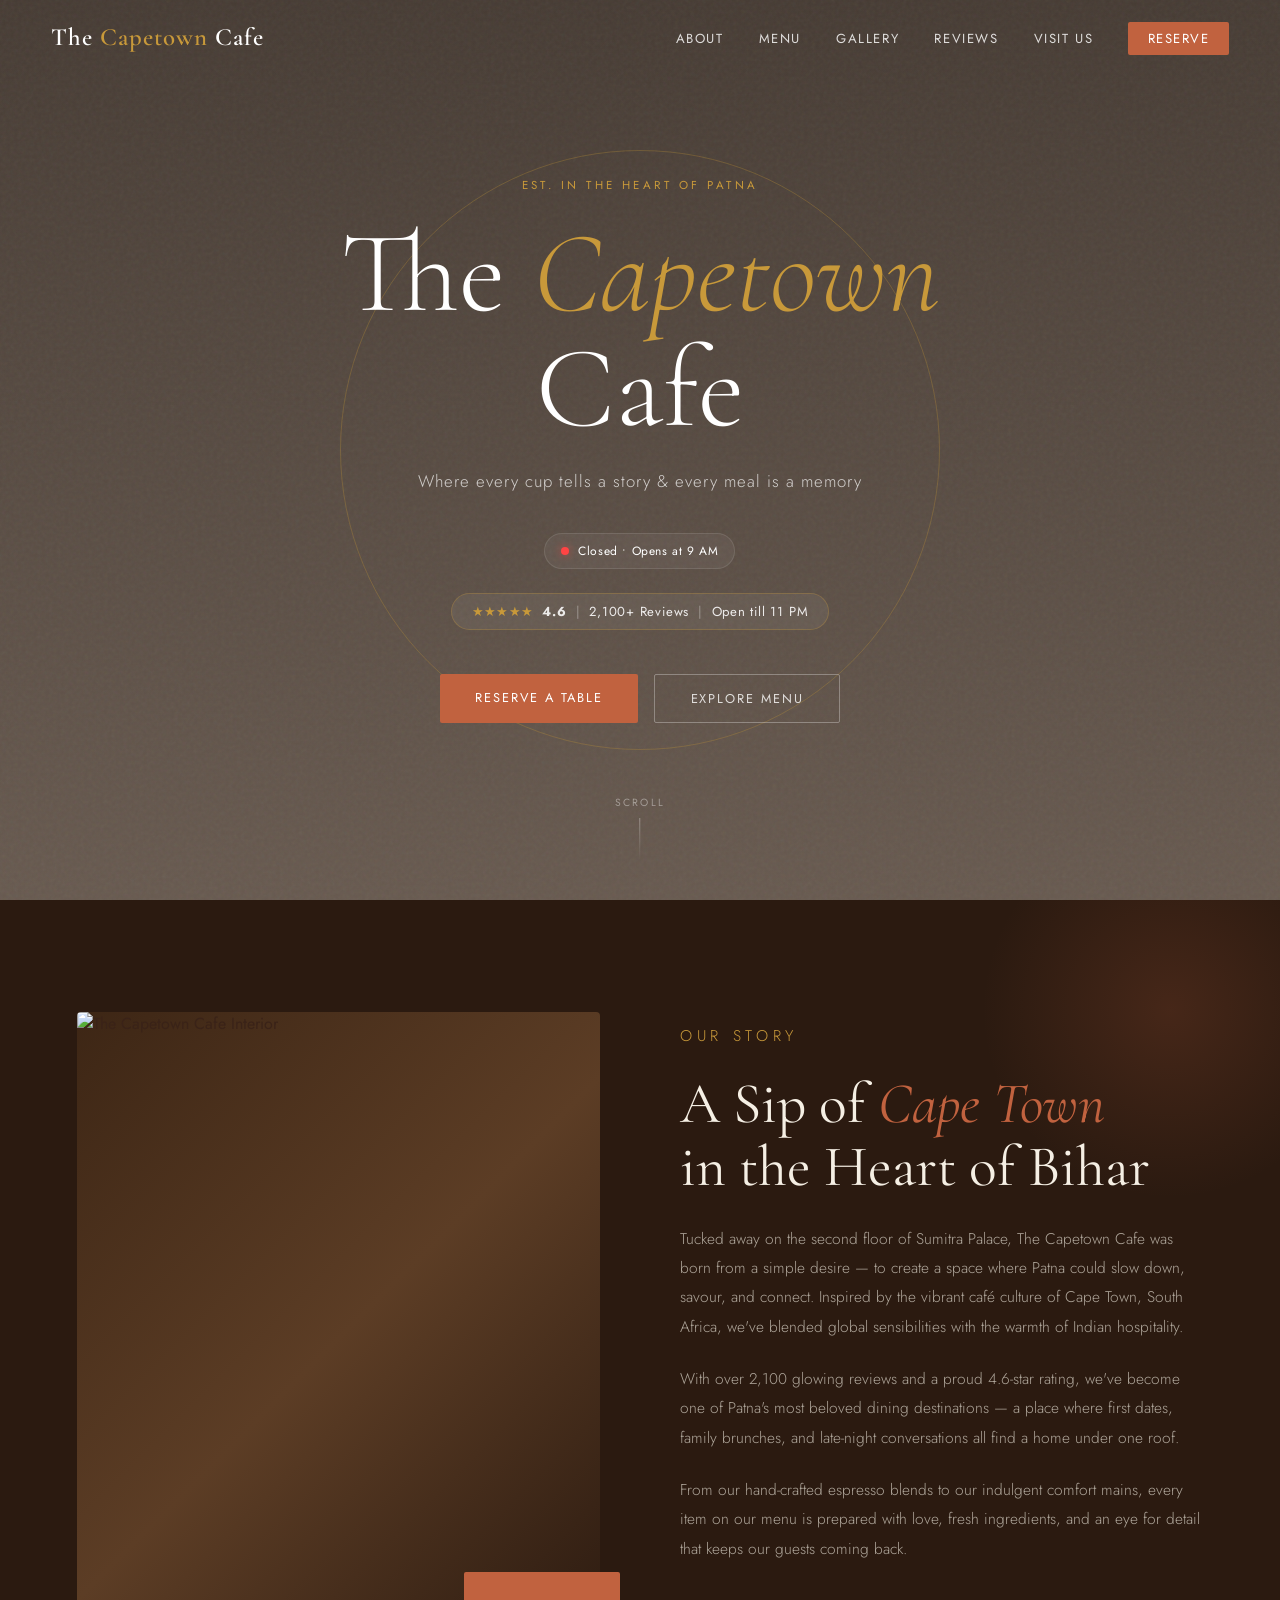
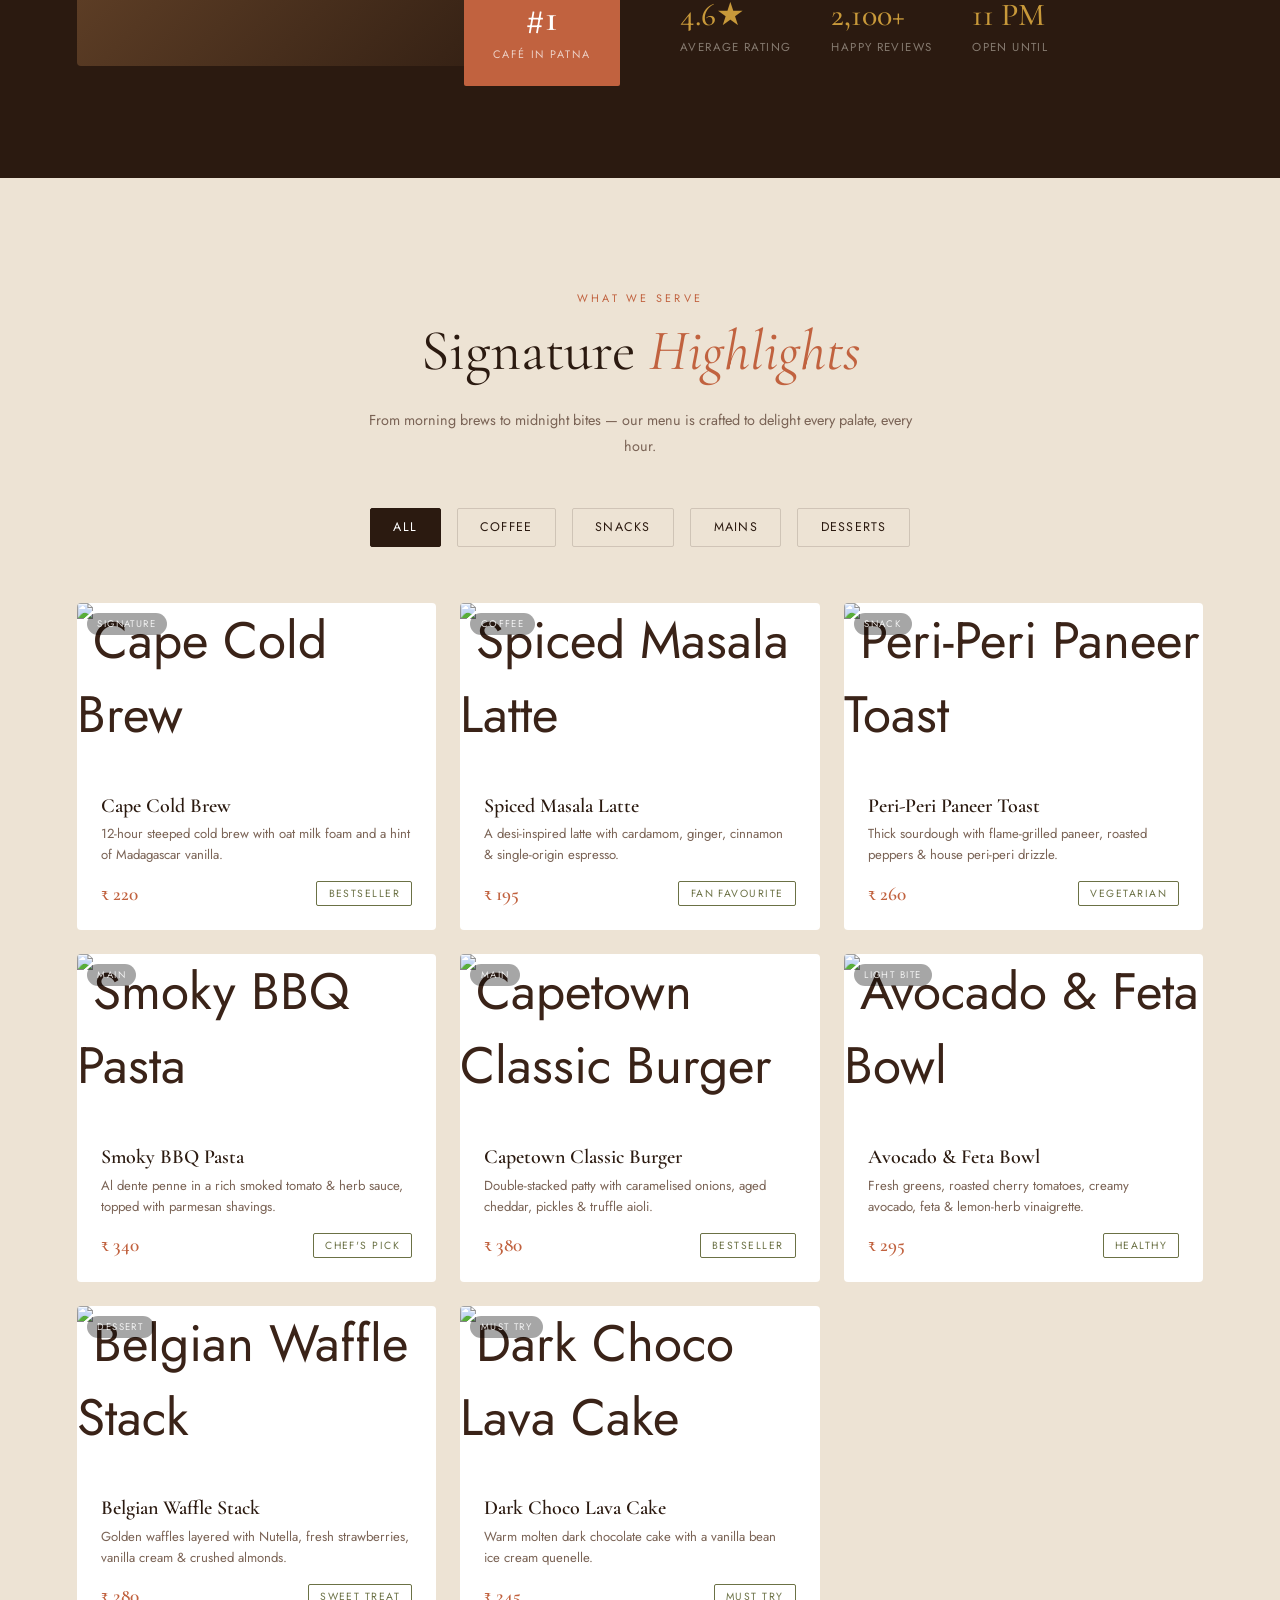
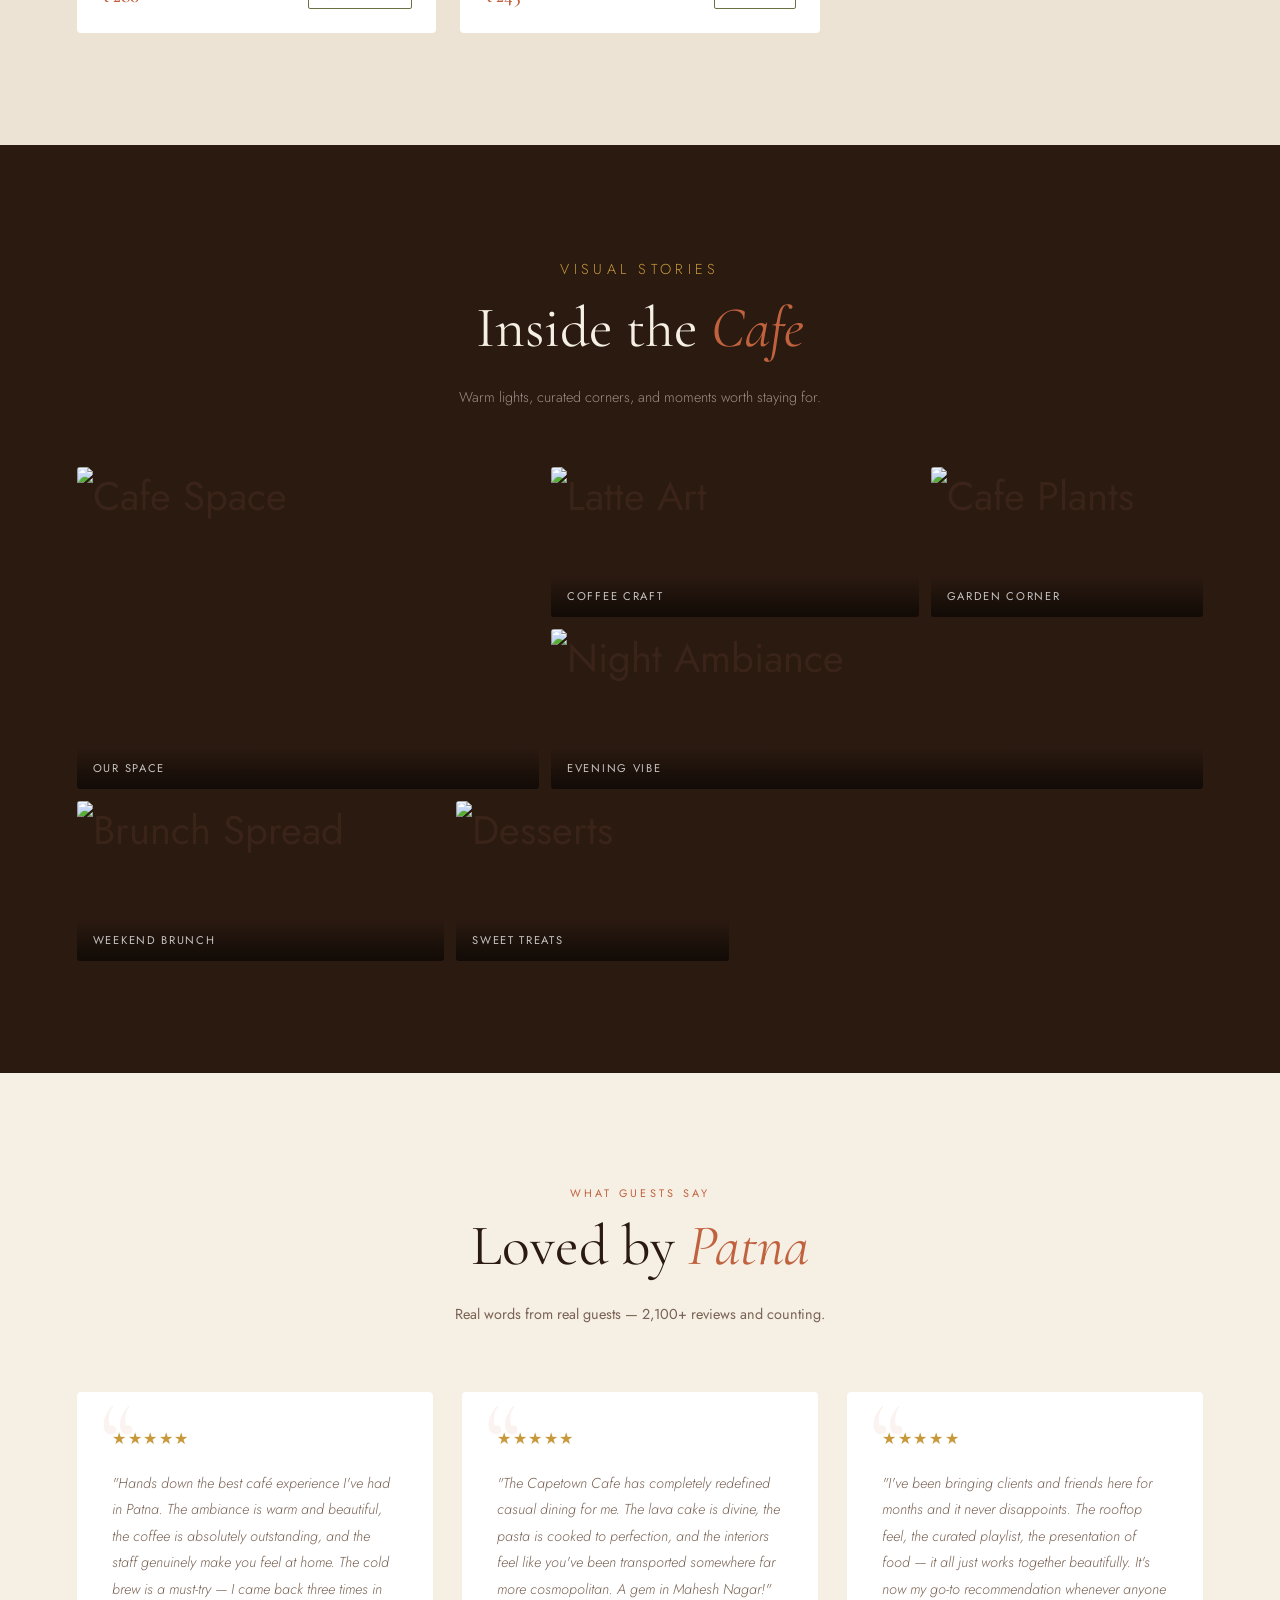
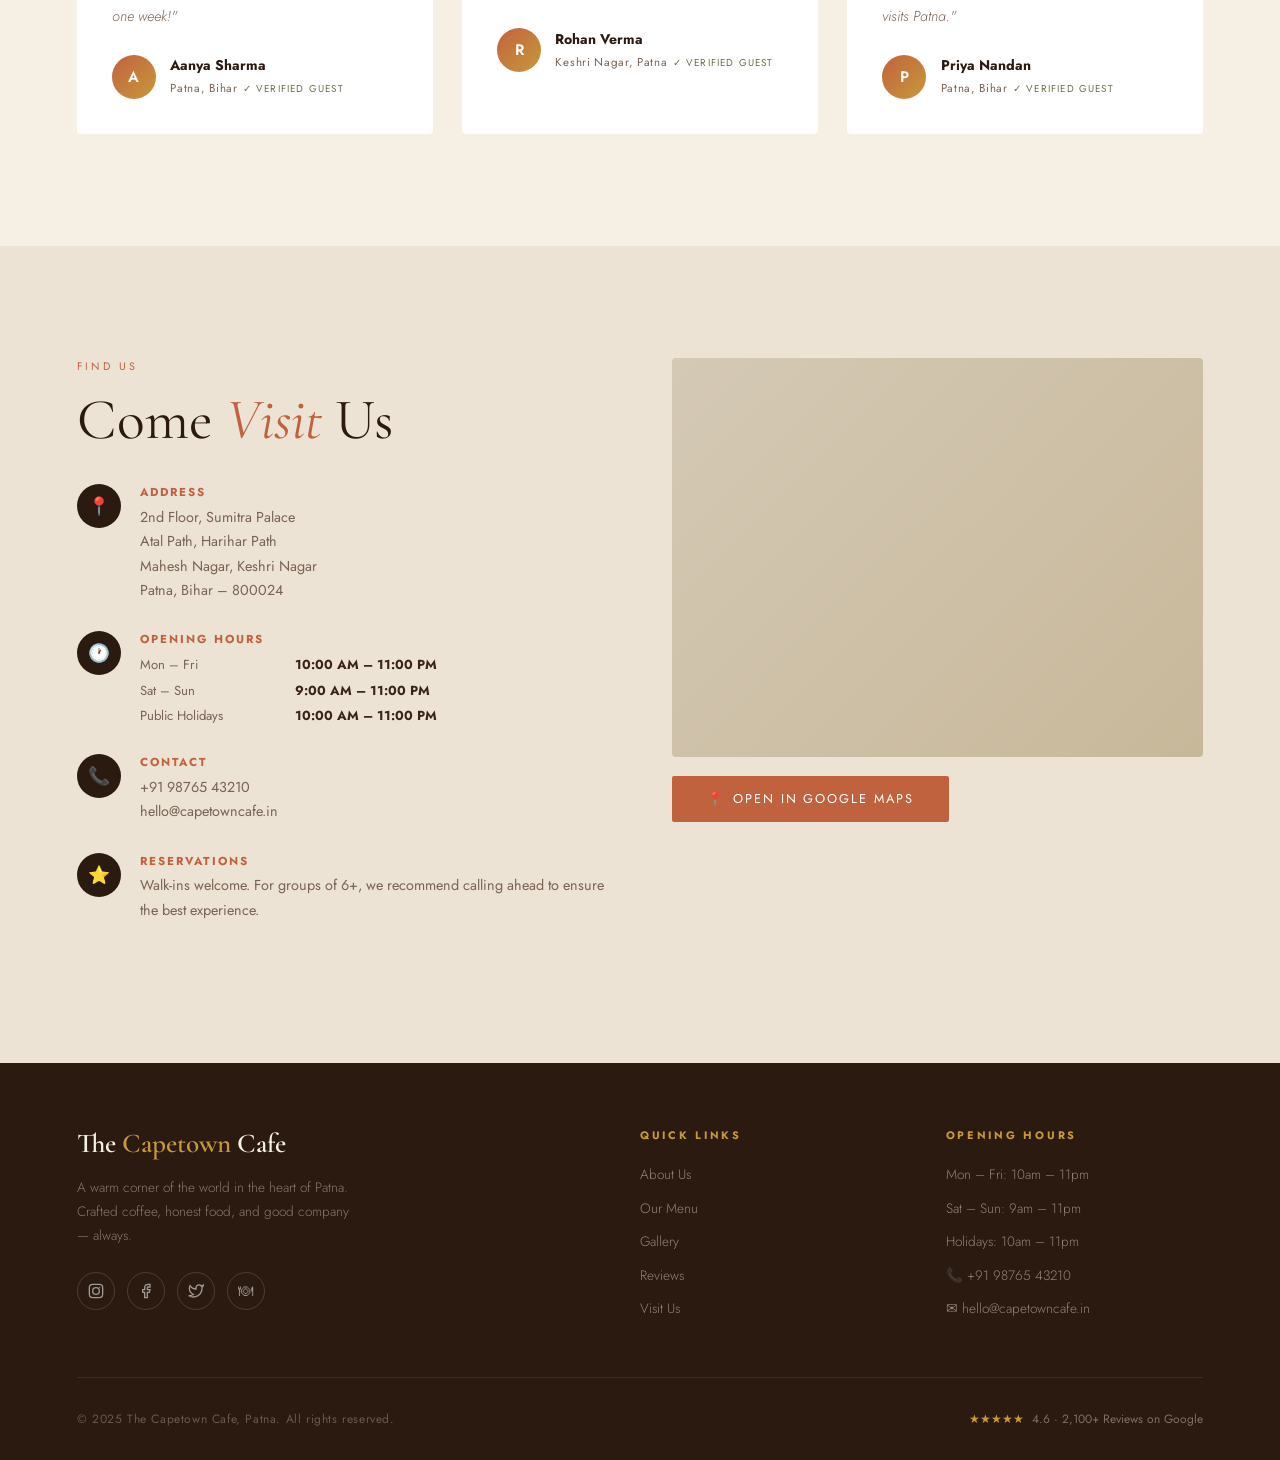
==== index.html @ cfdac9e3 "Initial commit - The Capetown Cafe Website" ====
<!DOCTYPE html>
<html lang="en">

<head>
    <meta charset="UTF-8" />
    <meta name="viewport" content="width=device-width, initial-scale=1.0" />
    <title>The Capetown Cafe — Patna</title>
    <link
        href="https://fonts.googleapis.com/css2?family=Cormorant+Garamond:ital,wght@0,300;0,400;0,500;0,600;1,300;1,400&family=Jost:wght@300;400;500&display=swap"
        rel="stylesheet" />
    <link rel="stylesheet" href="style.css">
</head>

<body>

    <!-- ── NAV ── -->
    <nav id="navbar">
        <a href="#hero" class="nav-logo">The <span>Capetown</span> Cafe</a>
        <ul class="nav-links">
            <li><a href="#about">About</a></li>
            <li><a href="#menu">Menu</a></li>
            <li><a href="#gallery">Gallery</a></li>
            <li><a href="#reviews">Reviews</a></li>
            <li><a href="#visit">Visit Us</a></li>
            <li><a href="#visit" class="nav-cta">Reserve</a></li>
        </ul>
        <div class="hamburger" id="hamburger" onclick="openMobileNav()">
            <span></span><span></span><span></span>
        </div>
    </nav>

    <!-- Mobile Nav -->
    <div class="mobile-nav" id="mobileNav">
        <button class="mobile-close" onclick="closeMobileNav()">✕</button>
        <a href="#about" onclick="closeMobileNav()">About</a>
        <a href="#menu" onclick="closeMobileNav()">Menu</a>
        <a href="#gallery" onclick="closeMobileNav()">Gallery</a>
        <a href="#reviews" onclick="closeMobileNav()">Reviews</a>
        <a href="#visit" onclick="closeMobileNav()">Visit Us</a>
        <a href="#visit" onclick="closeMobileNav()" style="color:var(--gold)">Reserve a Table</a>
    </div>

    <!-- ── HERO ── -->
    <section id="hero">
        <div class="hero-bg"></div>
        <div class="hero-grain"></div>
        <div class="hero-circle"></div>
        <div class="hero-circle"></div>
        <div class="hero-content">
            <p class="hero-eyebrow">Est. in the Heart of Patna</p>
            <h1 class="hero-title">The <em>Capetown</em><br>Cafe</h1>
            <p class="hero-tagline">Where every cup tells a story &amp; every meal is a memory</p>
            <div class="hero-status-wrap">
                <div id="statusPill" class="status-pill">
                    <span class="status-dot"></span>
                    <span id="statusText">Checking status...</span>
                </div>
            </div>
            <div class="hero-badge">
                <span class="stars">★★★★★</span>
                <strong>4.6</strong>
                <span class="sep">|</span>
                <span>2,100+ Reviews</span>
                <span class="sep">|</span>
                <span>Open till 11 PM</span>
            </div>
            <div class="hero-btns">
                <a href="#visit" class="btn-primary">Reserve a Table</a>
                <a href="#menu" class="btn-outline">Explore Menu</a>
            </div>
        </div>
        <div class="hero-scroll">Scroll</div>
    </section>

    <!-- ── ABOUT ── -->
    <section id="about">
        <div class="about-deco"></div>
        <div class="about-grid">
            <div class="about-img-wrap reveal-left">
                <div class="about-img-frame">
                    <img src="images/our space.png" alt="The Capetown Cafe Interior" class="about-img">
                </div>
                <div class="about-accent-box reveal-scale stagger-3">
                    <strong>#1</strong>
                    <span>Café in Patna</span>
                </div>
            </div>
            <div class="about-text reveal-right stagger-2">
                <p class="section-label">Our Story</p>
                <h2 class="section-title">A Sip of <em>Cape Town</em><br>in the Heart of Bihar</h2>
                <p>Tucked away on the second floor of Sumitra Palace, The Capetown Cafe was born from a simple desire —
                    to create a space where Patna could slow down, savour, and connect. Inspired by the vibrant café
                    culture of Cape Town, South Africa, we've blended global sensibilities with the warmth of Indian
                    hospitality.</p>
                <p>With over 2,100 glowing reviews and a proud 4.6-star rating, we've become one of Patna's most beloved
                    dining destinations — a place where first dates, family brunches, and late-night conversations all
                    find a home under one roof.</p>
                <p>From our hand-crafted espresso blends to our indulgent comfort mains, every item on our menu is
                    prepared with love, fresh ingredients, and an eye for detail that keeps our guests coming back.</p>
                <div class="about-stats">
                    <div class="stat">
                        <strong>4.6★</strong>
                        <span>Average Rating</span>
                    </div>
                    <div class="stat">
                        <strong>2,100+</strong>
                        <span>Happy Reviews</span>
                    </div>
                    <div class="stat">
                        <strong>11 PM</strong>
                        <span>Open Until</span>
                    </div>
                </div>
            </div>
        </div>
    </section>

    <!-- ── MENU ── -->
    <section id="menu">
        <div class="menu-header reveal-scale stagger-1">
            <p class="section-label">What We Serve</p>
            <h2 class="section-title">Signature <em>Highlights</em></h2>
            <p style="color:var(--muted);font-size:.9rem;line-height:1.8;margin-top:.8rem">From morning brews to
                midnight bites — our menu is crafted to delight every palate, every hour.</p>
        </div>

        <!-- Menu Filter Bar -->
        <div class="menu-filters reveal-scale">
            <button class="filter-btn active" data-filter="all">All</button>
            <button class="filter-btn" data-filter="coffee">Coffee</button>
            <button class="filter-btn" data-filter="snack">Snacks</button>
            <button class="filter-btn" data-filter="main">Mains</button>
            <button class="filter-btn" data-filter="dessert">Desserts</button>
        </div>

        <div class="menu-grid" id="menuGrid">
            <div class="menu-card reveal-scale stagger-1" data-category="coffee">
                <div class="menu-card-img">
                    <img src="https://images.unsplash.com/photo-1559496417-e7f25cb247f3?auto=format&fit=crop&q=80&w=600"
                        alt="Cape Cold Brew">
                    <span class="menu-tag">Signature</span>
                </div>
                <div class="menu-card-body">
                    <h3>Cape Cold Brew</h3>
                    <p>12-hour steeped cold brew with oat milk foam and a hint of Madagascar vanilla.</p>
                    <div class="menu-price"><strong>₹ 220</strong><span>Bestseller</span></div>
                </div>
            </div>
            <div class="menu-card reveal-scale stagger-2" data-category="coffee">
                <div class="menu-card-img">
                    <img src="https://images.unsplash.com/photo-1541167760496-162955ed8a9f?auto=format&fit=crop&q=80&w=600"
                        alt="Spiced Masala Latte">
                    <span class="menu-tag">Coffee</span>
                </div>
                <div class="menu-card-body">
                    <h3>Spiced Masala Latte</h3>
                    <p>A desi-inspired latte with cardamom, ginger, cinnamon &amp; single-origin espresso.</p>
                    <div class="menu-price"><strong>₹ 195</strong><span>Fan Favourite</span></div>
                </div>
            </div>
            <div class="menu-card reveal-scale stagger-3" data-category="snack">
                <div class="menu-card-img">
                    <img src="https://images.unsplash.com/photo-1525351484163-7529414344d8?auto=format&fit=crop&q=80&w=600"
                        alt="Peri-Peri Paneer Toast">
                    <span class="menu-tag">Snack</span>
                </div>
                <div class="menu-card-body">
                    <h3>Peri-Peri Paneer Toast</h3>
                    <p>Thick sourdough with flame-grilled paneer, roasted peppers &amp; house peri-peri drizzle.</p>
                    <div class="menu-price"><strong>₹ 260</strong><span>Vegetarian</span></div>
                </div>
            </div>
            <div class="menu-card reveal-scale stagger-4" data-category="main">
                <div class="menu-card-img">
                    <img src="https://images.unsplash.com/photo-1473093226795-af9932fe5856?auto=format&fit=crop&q=80&w=600"
                        alt="Smoky BBQ Pasta">
                    <span class="menu-tag">Main</span>
                </div>
                <div class="menu-card-body">
                    <h3>Smoky BBQ Pasta</h3>
                    <p>Al dente penne in a rich smoked tomato &amp; herb sauce, topped with parmesan shavings.</p>
                    <div class="menu-price"><strong>₹ 340</strong><span>Chef's Pick</span></div>
                </div>
            </div>
            <div class="menu-card reveal-scale stagger-1" data-category="main">
                <div class="menu-card-img">
                    <img src="https://images.unsplash.com/photo-1568901346375-23c9450c58cd?auto=format&fit=crop&q=80&w=600"
                        alt="Capetown Classic Burger">
                    <span class="menu-tag">Main</span>
                </div>
                <div class="menu-card-body">
                    <h3>Capetown Classic Burger</h3>
                    <p>Double-stacked patty with caramelised onions, aged cheddar, pickles &amp; truffle aioli.</p>
                    <div class="menu-price"><strong>₹ 380</strong><span>Bestseller</span></div>
                </div>
            </div>
            <div class="menu-card reveal-scale stagger-2" data-category="snack">
                <div class="menu-card-img">
                    <img src="https://images.unsplash.com/photo-1540189549336-e6e99c3679fe?auto=format&fit=crop&q=80&w=600"
                        alt="Avocado &amp; Feta Bowl">
                    <span class="menu-tag">Light Bite</span>
                </div>
                <div class="menu-card-body">
                    <h3>Avocado &amp; Feta Bowl</h3>
                    <p>Fresh greens, roasted cherry tomatoes, creamy avocado, feta &amp; lemon-herb vinaigrette.</p>
                    <div class="menu-price"><strong>₹ 295</strong><span>Healthy</span></div>
                </div>
            </div>
            <div class="menu-card reveal-scale stagger-3" data-category="dessert">
                <div class="menu-card-img">
                    <img src="https://images.unsplash.com/photo-1484723091739-30a097e8f929?auto=format&fit=crop&q=80&w=600"
                        alt="Belgian Waffle Stack">
                    <span class="menu-tag">Dessert</span>
                </div>
                <div class="menu-card-body">
                    <h3>Belgian Waffle Stack</h3>
                    <p>Golden waffles layered with Nutella, fresh strawberries, vanilla cream &amp; crushed almonds.</p>
                    <div class="menu-price"><strong>₹ 280</strong><span>Sweet Treat</span></div>
                </div>
            </div>
            <div class="menu-card reveal-scale stagger-4" data-category="dessert">
                <div class="menu-card-img">
                    <img src="https://images.unsplash.com/photo-1563805042-7684c019e1cb?auto=format&fit=crop&q=80&w=600"
                        alt="Dark Choco Lava Cake">
                    <span class="menu-tag">Must Try</span>
                </div>
                <div class="menu-card-body">
                    <h3>Dark Choco Lava Cake</h3>
                    <p>Warm molten dark chocolate cake with a vanilla bean ice cream quenelle.</p>
                    <div class="menu-price"><strong>₹ 245</strong><span>Must Try</span></div>
                </div>
            </div>
        </div>
    </section>

    <!-- ── GALLERY ── -->
    <section id="gallery">
        <div class="gallery-header reveal">
            <p class="section-label" style="color:var(--gold)">Visual Stories</p>
            <h2 class="section-title" style="color:var(--cream)">Inside the <em>Cafe</em></h2>
            <p>Warm lights, curated corners, and moments worth staying for.</p>
        </div>
        <div class="gallery-grid reveal">
            <div class="g-item" data-label="Our Space">
                <img src="images/our space.png" alt="Cafe Space">
            </div>
            <div class="g-item" data-label="Coffee Craft">
                <img src="https://images.unsplash.com/photo-1495474472287-4d71bcdd2085?auto=format&fit=crop&q=80&w=600"
                    alt="Latte Art">
            </div>
            <div class="g-item" data-label="Garden Corner">
                <img src="images/garden.png" alt="Cafe Plants">
            </div>
            <div class="g-item" data-label="Evening Vibe">
                <img src="https://images.unsplash.com/photo-1514933651103-005eec06c04b?auto=format&fit=crop&q=80&w=800"
                    alt="Night Ambiance">
            </div>
            <div class="g-item" data-label="Weekend Brunch">
                <img src="https://images.unsplash.com/photo-1493770348161-369560ae357d?auto=format&fit=crop&q=80&w=600"
                    alt="Brunch Spread">
            </div>
            <div class="g-item" data-label="Sweet Treats">
                <img src="https://images.unsplash.com/photo-1551024601-bec78aea704b?auto=format&fit=crop&q=80&w=600"
                    alt="Desserts">
            </div>
        </div>
    </section>

    <!-- ── REVIEWS ── -->
    <section id="reviews">
        <div class="reviews-header reveal">
            <p class="section-label">What Guests Say</p>
            <h2 class="section-title">Loved by <em>Patna</em></h2>
            <p style="color:var(--muted);font-size:.9rem;line-height:1.8;margin-top:.8rem">Real words from real guests —
                2,100+ reviews and counting.</p>
        </div>
        <div class="reviews-grid">
            <div class="review-card reveal-left stagger-1">
                <div class="review-stars">★★★★★</div>
                <p class="review-text">"Hands down the best café experience I've had in Patna. The ambiance is warm and
                    beautiful, the coffee is absolutely outstanding, and the staff genuinely make you feel at home. The
                    cold brew is a must-try — I came back three times in one week!"</p>
                <div class="review-author">
                    <div class="review-avatar">A</div>
                    <div class="review-author-info">
                        <strong>Aanya Sharma</strong>
                        <span>Patna, Bihar</span>
                        <div class="review-verified">✓ Verified Guest</div>
                    </div>
                </div>
            </div>
            <div class="review-card reveal-scale stagger-2">
                <div class="review-stars">★★★★★</div>
                <p class="review-text">"The Capetown Cafe has completely redefined casual dining for me. The lava cake
                    is divine, the pasta is cooked to perfection, and the interiors feel like you've been transported
                    somewhere far more cosmopolitan. A gem in Mahesh Nagar!"</p>
                <div class="review-author">
                    <div class="review-avatar">R</div>
                    <div class="review-author-info">
                        <strong>Rohan Verma</strong>
                        <span>Keshri Nagar, Patna</span>
                        <div class="review-verified">✓ Verified Guest</div>
                    </div>
                </div>
            </div>
            <div class="review-card reveal-right stagger-3">
                <div class="review-stars">★★★★★</div>
                <p class="review-text">"I've been bringing clients and friends here for months and it never disappoints.
                    The rooftop feel, the curated playlist, the presentation of food — it all just works together
                    beautifully. It's now my go-to recommendation whenever anyone visits Patna."</p>
                <div class="review-author">
                    <div class="review-avatar">P</div>
                    <div class="review-author-info">
                        <strong>Priya Nandan</strong>
                        <span>Patna, Bihar</span>
                        <div class="review-verified">✓ Verified Guest</div>
                    </div>
                </div>
            </div>
        </div>
    </section>

    <!-- ── VISIT ── -->
    <section id="visit">
        <div class="visit-grid">
            <div class="visit-info reveal">
                <p class="section-label">Find Us</p>
                <h2 class="section-title">Come <em>Visit</em> Us</h2>
                <div class="info-block">
                    <div class="info-icon">📍</div>
                    <div>
                        <h4>Address</h4>
                        <p>2nd Floor, Sumitra Palace<br>Atal Path, Harihar Path<br>Mahesh Nagar, Keshri Nagar<br>Patna,
                            Bihar – 800024</p>
                    </div>
                </div>
                <div class="info-block">
                    <div class="info-icon">🕐</div>
                    <div>
                        <h4>Opening Hours</h4>
                        <div class="hours-grid">
                            <span>Mon – Fri</span><strong>10:00 AM – 11:00 PM</strong>
                            <span>Sat – Sun</span><strong>9:00 AM – 11:00 PM</strong>
                            <span>Public Holidays</span><strong>10:00 AM – 11:00 PM</strong>
                        </div>
                    </div>
                </div>
                <div class="info-block">
                    <div class="info-icon">📞</div>
                    <div>
                        <h4>Contact</h4>
                        <p>+91 98765 43210<br>hello@capetowncafe.in</p>
                    </div>
                </div>
                <div class="info-block">
                    <div class="info-icon">⭐</div>
                    <div>
                        <h4>Reservations</h4>
                        <p>Walk-ins welcome. For groups of 6+, we recommend calling ahead to ensure the best experience.
                        </p>
                    </div>
                </div>
            </div>
            <div class="reveal">
                <div class="map-frame">
                    <iframe
                        src="https://www.google.com/maps/embed?pb=!1m18!1m12!1m3!1d3597.9!2d85.1376!3d25.6093!2m3!1f0!2f0!3f0!3m2!1i1024!2i768!4f13.1!3m3!1m2!1s0x0%3A0x0!2zMjXCsDM2JzMzLjUiTiA4NcKwMDgnMTUuNCJF!5e0!3m2!1sen!2sin!4v1234567890"
                        allowfullscreen="" loading="lazy" referrerpolicy="no-referrer-when-downgrade"
                        title="The Capetown Cafe Location">
                    </iframe>
                </div>
                <a href="https://maps.google.com/?q=Sumitra+Palace+Atal+Path+Patna" target="_blank" class="btn-primary"
                    style="display:inline-flex;align-items:center;gap:.5rem;margin-top:1.2rem;text-decoration:none">
                    <span>📍</span> Open in Google Maps
                </a>
            </div>
        </div>
    </section>

    <!-- ── FOOTER ── -->
    <footer>
        <div class="footer-top">
            <div class="footer-brand">
                <div class="logo">The <span>Capetown</span> Cafe</div>
                <p>A warm corner of the world in the heart of Patna. Crafted coffee, honest food, and good company —
                    always.</p>
                <div class="footer-socials">
                    <a href="#" class="social-btn" title="Instagram">
                        <svg width="16" height="16" fill="none" stroke="currentColor" stroke-width="2"
                            viewBox="0 0 24 24">
                            <rect x="2" y="2" width="20" height="20" rx="5" />
                            <circle cx="12" cy="12" r="5" />
                            <circle cx="17.5" cy="6.5" r="1" fill="currentColor" stroke="none" />
                        </svg>
                    </a>
                    <a href="#" class="social-btn" title="Facebook">
                        <svg width="16" height="16" fill="none" stroke="currentColor" stroke-width="2"
                            viewBox="0 0 24 24">
                            <path d="M18 2h-3a5 5 0 00-5 5v3H7v4h3v8h4v-8h3l1-4h-4V7a1 1 0 011-1h3z" />
                        </svg>
                    </a>
                    <a href="#" class="social-btn" title="Twitter/X">
                        <svg width="16" height="16" fill="none" stroke="currentColor" stroke-width="2"
                            viewBox="0 0 24 24">
                            <path
                                d="M23 3a10.9 10.9 0 01-3.14 1.53A4.48 4.48 0 0012 8v1A10.66 10.66 0 013 4s-4 9 5 13a11.64 11.64 0 01-7 2c9 5 20 0 20-11.5a4.5 4.5 0 00-.08-.83A7.72 7.72 0 0023 3z" />
                        </svg>
                    </a>
                    <a href="#" class="social-btn" title="Zomato">🍽</a>
                </div>
            </div>
            <div class="footer-col">
                <h5>Quick Links</h5>
                <ul>
                    <li><a href="#about">About Us</a></li>
                    <li><a href="#menu">Our Menu</a></li>
                    <li><a href="#gallery">Gallery</a></li>
                    <li><a href="#reviews">Reviews</a></li>
                    <li><a href="#visit">Visit Us</a></li>
                </ul>
            </div>
            <div class="footer-col">
                <h5>Opening Hours</h5>
                <ul>
                    <li><a href="#">Mon – Fri: 10am – 11pm</a></li>
                    <li><a href="#">Sat – Sun: 9am – 11pm</a></li>
                    <li><a href="#">Holidays: 10am – 11pm</a></li>
                    <li><a href="#">📞 +91 98765 43210</a></li>
                    <li><a href="#">✉ hello@capetowncafe.in</a></li>
                </ul>
            </div>
        </div>
        <div class="footer-bottom">
            <p>© 2025 The Capetown Cafe, Patna. All rights reserved.</p>
            <div class="footer-rating">
                <span class="stars">★★★★★</span>
                <span>4.6 · 2,100+ Reviews on Google</span>
            </div>
        </div>
    </footer>

    <script src="script.js"></script>
</body>

</html>
---- style.css ----
*,
*::before,
*::after {
    margin: 0;
    padding: 0;
    box-sizing: border-box;
}

:root {
    --terra: #C1623F;
    --espresso: #2B1A10;
    --cream: #F5EFE4;
    --warm: #EDE3D4;
    --olive: #6B7145;
    --gold: #C8993A;
    --text: #3A2318;
    --muted: #7A6355;
}

html {
    scroll-behavior: smooth;
}

body {
    font-family: 'Jost', sans-serif;
    background: var(--cream);
    color: var(--text);
    overflow-x: hidden;
}

/* ── NAV ── */
nav {
    position: fixed;
    top: 0;
    left: 0;
    right: 0;
    z-index: 100;
    padding: 1.4rem 4vw;
    display: flex;
    align-items: center;
    justify-content: space-between;
    transition: background .4s, padding .4s, box-shadow .4s;
}

nav.scrolled {
    background: rgba(43, 26, 16, .93);
    backdrop-filter: blur(10px);
    padding: .85rem 4vw;
    box-shadow: 0 2px 30px rgba(0, 0, 0, .35);
}

.nav-logo {
    font-family: 'Cormorant Garamond', serif;
    font-size: 1.55rem;
    font-weight: 600;
    letter-spacing: .04em;
    color: #fff;
    text-decoration: none;
}

.nav-logo span {
    color: var(--gold);
}

.nav-links {
    display: flex;
    gap: 2.2rem;
    list-style: none;
}

.nav-links a {
    color: rgba(255, 255, 255, .82);
    font-size: .82rem;
    letter-spacing: .12em;
    text-transform: uppercase;
    text-decoration: none;
    font-weight: 400;
    position: relative;
    transition: color .3s;
}

.nav-links a::after {
    content: '';
    position: absolute;
    bottom: -3px;
    left: 0;
    right: 100%;
    height: 1px;
    background: var(--gold);
    transition: right .3s;
}

.nav-links a:hover {
    color: #fff;
}

.nav-links a:hover::after {
    right: 0;
}

.nav-cta {
    background: var(--terra);
    color: #fff !important;
    padding: .45rem 1.2rem;
    border-radius: 2px;
    transition: background .3s !important;
}

.nav-cta:hover {
    background: var(--gold) !important;
}

.nav-cta::after {
    display: none !important;
}

.hamburger {
    display: none;
    flex-direction: column;
    gap: 5px;
    cursor: pointer;
}

.hamburger span {
    width: 24px;
    height: 2px;
    background: #fff;
    border-radius: 2px;
    transition: .3s;
}

/* ── HERO ── */
#hero {
    min-height: 100vh;
    position: relative;
    display: flex;
    align-items: center;
    justify-content: center;
    overflow: hidden;
    text-align: center;
}

.hero-bg {
    position: absolute;
    inset: 0;
    background:
        linear-gradient(rgba(26, 14, 7, 0.8), rgba(43, 26, 16, 0.7)),
        url('images/hero cafe.png');
    background-size: cover;
    background-position: center;
}

.hero-grain {
    position: absolute;
    inset: 0;
    opacity: .06;
    background-image: url("data:image/svg+xml,%3Csvg viewBox='0 0 256 256' xmlns='http://www.w3.org/2000/svg'%3E%3Cfilter id='noise'%3E%3CfeTurbulence type='fractalNoise' baseFrequency='0.9' numOctaves='4' stitchTiles='stitch'/%3E%3C/filter%3E%3Crect width='100%25' height='100%25' filter='url(%23noise)'/%3E%3C/svg%3E");
}

.hero-circle {
    position: absolute;
    width: 600px;
    height: 600px;
    border-radius: 50%;
    border: 1px solid rgba(200, 153, 58, .15);
    top: 50%;
    left: 50%;
    transform: translate(-50%, -50%);
    animation: pulse-ring 6s ease-in-out infinite;
}

.hero-circle:nth-child(2) {
    width: 800px;
    height: 800px;
    animation-delay: 2s;
    opacity: .5;
}

@keyframes pulse-ring {

    0%,
    100% {
        transform: translate(-50%, -50%) scale(1);
        opacity: .3;
    }

    50% {
        transform: translate(-50%, -50%) scale(1.04);
        opacity: .08;
    }
}

.hero-content {
    position: relative;
    z-index: 2;
    padding: 2rem;
    max-width: 780px;
}

.hero-eyebrow {
    font-size: .72rem;
    letter-spacing: .3em;
    text-transform: uppercase;
    color: var(--gold);
    margin-bottom: 1.4rem;
    opacity: 0;
    animation: fadeUp .8s .3s forwards;
}

.hero-title {
    font-family: 'Cormorant Garamond', serif;
    font-size: clamp(3.5rem, 9vw, 7.5rem);
    font-weight: 300;
    line-height: 1.0;
    color: #fff;
    margin-bottom: 1.4rem;
    opacity: 0;
    animation: fadeUp .9s .5s forwards;
}

.hero-title em {
    font-style: italic;
    color: var(--gold);
}

.hero-tagline {
    font-size: clamp(.9rem, 2vw, 1.05rem);
    font-weight: 300;
    color: rgba(255, 255, 255, .72);
    letter-spacing: .06em;
    margin-bottom: 2.5rem;
    opacity: 0;
    animation: fadeUp .9s .7s forwards;
}

/* ── DYNAMIC STATUS PILL ── */
.hero-status-wrap {
    display: flex;
    justify-content: center;
    margin-bottom: 1.5rem;
    opacity: 0;
    animation: fadeUp .9s .8s forwards;
}

.status-pill {
    display: inline-flex;
    align-items: center;
    gap: .6rem;
    padding: .5rem 1rem;
    background: rgba(255, 255, 255, .05);
    border: 1px solid rgba(255, 255, 255, .1);
    border-radius: 40px;
    font-size: .75rem;
    letter-spacing: .05em;
    color: #fff;
    backdrop-filter: blur(5px);
}

.status-dot {
    width: 8px;
    height: 8px;
    border-radius: 50%;
    background: #444;
}

.status-pill.open .status-dot {
    background: #00ff88;
    box-shadow: 0 0 10px rgba(0, 255, 136, .6);
}

.status-pill.closed .status-dot {
    background: #ff4444;
    box-shadow: 0 0 10px rgba(255, 68, 68, .6);
}

.hero-badge {
    display: inline-flex;
    align-items: center;
    gap: .55rem;
    background: rgba(255, 255, 255, .06);
    border: 1px solid rgba(200, 153, 58, .3);
    padding: .5rem 1.2rem;
    border-radius: 30px;
    color: rgba(255, 255, 255, .88);
    font-size: .82rem;
    letter-spacing: .06em;
    margin-bottom: 2.8rem;
    opacity: 0;
    animation: fadeUp 1s 0.9s cubic-bezier(0.2, 0.8, 0.2, 1) forwards;
}

.hero-badge .stars {
    color: var(--gold);
    letter-spacing: .03em;
}

.hero-badge .sep {
    opacity: .4;
}

.hero-btns {
    display: flex;
    gap: 1rem;
    justify-content: center;
    flex-wrap: wrap;
    opacity: 0;
    animation: fadeUp 1s 1.1s cubic-bezier(0.2, 0.8, 0.2, 1) forwards;
}

.btn-primary {
    background: var(--terra);
    color: #fff;
    padding: .85rem 2.2rem;
    border-radius: 2px;
    font-family: 'Jost', sans-serif;
    font-size: .8rem;
    letter-spacing: .15em;
    text-transform: uppercase;
    text-decoration: none;
    border: none;
    cursor: pointer;
    transition: background .3s, transform .2s;
}

.btn-primary:hover {
    background: var(--gold);
    transform: translateY(-2px);
}

.btn-outline {
    background: transparent;
    color: rgba(255, 255, 255, .8);
    padding: .85rem 2.2rem;
    border-radius: 2px;
    border: 1px solid rgba(255, 255, 255, .3);
    font-family: 'Jost', sans-serif;
    font-size: .8rem;
    letter-spacing: .15em;
    text-transform: uppercase;
    text-decoration: none;
    transition: border-color .3s, color .3s;
}

.btn-outline:hover {
    border-color: var(--gold);
    color: var(--gold);
}

.hero-scroll {
    position: absolute;
    bottom: 2.5rem;
    left: 50%;
    transform: translateX(-50%);
    display: flex;
    flex-direction: column;
    align-items: center;
    gap: .5rem;
    color: rgba(255, 255, 255, .4);
    font-size: .65rem;
    letter-spacing: .2em;
    text-transform: uppercase;
    animation: bob 2.5s ease-in-out infinite;
}

.hero-scroll::after {
    content: '';
    width: 1px;
    height: 42px;
    background: linear-gradient(to bottom, rgba(255, 255, 255, .35), transparent);
}

@keyframes bob {

    0%,
    100% {
        transform: translateX(-50%) translateY(0)
    }

    50% {
        transform: translateX(-50%) translateY(6px)
    }
}

/* ── SECTION COMMON ── */
section {
    padding: 7rem 6vw;
}

.section-label {
    font-size: .68rem;
    letter-spacing: .3em;
    text-transform: uppercase;
    color: var(--terra);
    margin-bottom: .9rem;
}

.section-title {
    font-family: 'Cormorant Garamond', serif;
    font-size: clamp(2.2rem, 5vw, 3.6rem);
    font-weight: 400;
    line-height: 1.1;
    color: var(--espresso);
    margin-bottom: 1.5rem;
}

.section-title em {
    font-style: italic;
    color: var(--terra);
}

.reveal {
    opacity: 0;
    transform: translateY(36px);
    transition: opacity .8s ease, transform .8s ease;
}

.reveal.visible {
    opacity: 1;
    transform: none;
}

/* ── ABOUT ── */
#about {
    background: var(--espresso);
    position: relative;
    overflow: hidden;
}

.about-deco {
    position: absolute;
    right: -80px;
    top: -80px;
    width: 380px;
    height: 380px;
    border-radius: 50%;
    background: radial-gradient(circle, rgba(193, 98, 63, .18) 0%, transparent 70%);
}

.about-grid {
    display: grid;
    grid-template-columns: 1fr 1fr;
    gap: 5rem;
    align-items: center;
}

.about-img-wrap {
    position: relative;
}

.about-img-frame {
    width: 100%;
    aspect-ratio: 4/5;
    background: linear-gradient(135deg, #3d2615 0%, #5c3d25 50%, #2B1A10 100%);
    border-radius: 4px;
    overflow: hidden;
    position: relative;
}

.about-img-frame::before {
    display: none;
}

.about-img {
    width: 100%;
    height: 100%;
    object-fit: cover;
    transition: transform .6s ease;
}

.about-img-frame:hover .about-img {
    transform: scale(1.05);
}

.about-img-frame .img-placeholder {
    position: absolute;
    inset: 0;
    display: flex;
    flex-direction: column;
    align-items: center;
    justify-content: center;
    gap: .8rem;
    color: rgba(255, 255, 255, .2);
    font-size: .72rem;
    letter-spacing: .18em;
    text-transform: uppercase;
}

.about-img-frame .img-placeholder svg {
    opacity: .3;
}

.about-accent-box {
    position: absolute;
    bottom: -20px;
    right: -20px;
    background: var(--terra);
    padding: 1.4rem 1.8rem;
    border-radius: 2px;
    text-align: center;
}

.about-accent-box strong {
    display: block;
    font-family: 'Cormorant Garamond', serif;
    font-size: 2.4rem;
    font-weight: 600;
    color: #fff;
}

.about-accent-box span {
    font-size: .68rem;
    letter-spacing: .18em;
    text-transform: uppercase;
    color: rgba(255, 255, 255, .7);
}

.about-text .section-label {
    color: var(--gold);
}

.about-text .section-title {
    color: var(--cream);
}

.about-text p {
    font-size: .97rem;
    line-height: 1.9;
    color: rgba(245, 239, 228, .65);
    margin-bottom: 1.4rem;
    font-weight: 300;
}

.about-stats {
    display: flex;
    gap: 2.5rem;
    margin-top: 2rem;
    flex-wrap: wrap;
}

.stat strong {
    display: block;
    font-family: 'Cormorant Garamond', serif;
    font-size: 2rem;
    color: var(--gold);
    font-weight: 500;
}

.stat span {
    font-size: .72rem;
    letter-spacing: .12em;
    text-transform: uppercase;
    color: rgba(245, 239, 228, .45);
}

/* ── MENU ── */
#menu {
    background: var(--warm);
}

.menu-header {
    text-align: center;
    max-width: 560px;
    margin: 0 auto 3rem;
}

/* ── MENU FILTERS ── */
.menu-filters {
    display: flex;
    justify-content: center;
    gap: 1rem;
    margin-bottom: 3.5rem;
    flex-wrap: wrap;
}

.filter-btn {
    background: transparent;
    border: 1px solid rgba(43, 26, 16, .15);
    padding: .6rem 1.4rem;
    font-family: 'Jost', sans-serif;
    font-size: .78rem;
    letter-spacing: .1em;
    text-transform: uppercase;
    color: var(--espresso);
    cursor: pointer;
    border-radius: 2px;
    transition: all .3s ease;
}

.filter-btn:hover {
    border-color: var(--terra);
    color: var(--terra);
}

.filter-btn.active {
    background: var(--espresso);
    border-color: var(--espresso);
    color: #fff;
}

.menu-card.filtered-out {
    display: none;
}

.menu-grid {
    display: grid;
    grid-template-columns: repeat(auto-fill, minmax(280px, 1fr));
    gap: 1.5rem;
}

.menu-card {
    background: #fff;
    border-radius: 4px;
    overflow: hidden;
    transition: transform .3s, box-shadow .3s;
    cursor: default;
}

.menu-card:hover {
    transform: translateY(-6px);
    box-shadow: 0 20px 50px rgba(43, 26, 16, .14);
}

.menu-card-img {
    height: 170px;
    position: relative;
    overflow: hidden;
    display: flex;
    align-items: center;
    justify-content: center;
    font-size: 3.2rem;
}

.menu-card-img img {
    width: 100%;
    height: 100%;
    object-fit: cover;
    transition: transform .5s ease;
}

.menu-card:hover .menu-card-img img {
    transform: scale(1.1);
}

.menu-tag {
    position: absolute;
    top: 10px;
    left: 10px;
    background: rgba(0, 0, 0, .35);
    color: rgba(255, 255, 255, .85);
    font-size: .6rem;
    letter-spacing: .15em;
    text-transform: uppercase;
    padding: .25rem .65rem;
    border-radius: 20px;
}

.menu-card-body {
    padding: 1.3rem 1.5rem 1.5rem;
}

.menu-card-body h3 {
    font-family: 'Cormorant Garamond', serif;
    font-size: 1.25rem;
    font-weight: 600;
    color: var(--espresso);
    margin-bottom: .35rem;
}

.menu-card-body p {
    font-size: .82rem;
    color: var(--muted);
    line-height: 1.6;
    margin-bottom: 1rem;
}

.menu-price {
    display: flex;
    align-items: center;
    justify-content: space-between;
}

.menu-price strong {
    font-family: 'Cormorant Garamond', serif;
    font-size: 1.2rem;
    color: var(--terra);
    font-weight: 600;
}

.menu-price span {
    font-size: .65rem;
    letter-spacing: .14em;
    text-transform: uppercase;
    color: var(--olive);
    border: 1px solid var(--olive);
    padding: .25rem .7rem;
    border-radius: 2px;
}

/* ── GALLERY ── */
#gallery {
    background: var(--espresso);
}

.gallery-header {
    text-align: center;
    max-width: 520px;
    margin: 0 auto 3.5rem;
}

.gallery-header .section-title {
    color: var(--cream);
}

.gallery-header p {
    color: rgba(245, 239, 228, .55);
    font-size: .9rem;
    line-height: 1.8;
    font-weight: 300;
}

.gallery-grid {
    display: grid;
    grid-template-columns: repeat(12, 1fr);
    grid-template-rows: auto;
    gap: 12px;
}

.g-item {
    border-radius: 3px;
    overflow: hidden;
    position: relative;
    display: flex;
    align-items: center;
    justify-content: center;
    font-size: 2.5rem;
    transition: transform .4s;
}

.g-item:hover {
    transform: scale(1.02);
    z-index: 2;
}

.g-item::after {
    content: attr(data-label);
    position: absolute;
    bottom: 0;
    left: 0;
    right: 0;
    padding: .8rem 1rem;
    font-size: .7rem;
    letter-spacing: .15em;
    text-transform: uppercase;
    color: rgba(255, 255, 255, .75);
    background: linear-gradient(to top, rgba(0, 0, 0, .6), transparent);
    font-family: 'Jost', sans-serif;
}

.g-item img {
    width: 100%;
    height: 100%;
    object-fit: cover;
    transition: transform .6s cubic-bezier(0.165, 0.84, 0.44, 1);
}

.g-item:hover img {
    transform: scale(1.1);
}

.g-item:nth-child(1) {
    grid-column: span 5;
    grid-row: span 2;
    min-height: 320px;
}

.g-item:nth-child(2) {
    grid-column: span 4;
    min-height: 150px;
}

.g-item:nth-child(3) {
    grid-column: span 3;
    min-height: 150px;
}

.g-item:nth-child(4) {
    grid-column: span 7;
    min-height: 160px;
}

.g-item:nth-child(5) {
    grid-column: span 4;
    min-height: 160px;
}

.g-item:nth-child(6) {
    grid-column: span 3;
    min-height: 160px;
}

/* ── REVIEWS ── */
#reviews {
    background: var(--cream);
}

.reviews-header {
    text-align: center;
    max-width: 520px;
    margin: 0 auto 4rem;
}

.reviews-grid {
    display: grid;
    grid-template-columns: repeat(auto-fill, minmax(300px, 1fr));
    gap: 1.8rem;
}

.review-card {
    background: #fff;
    border-radius: 4px;
    padding: 2.2rem;
    position: relative;
    overflow: hidden;
    transition: transform .3s, box-shadow .3s;
}

.review-card:hover {
    transform: translateY(-4px);
    box-shadow: 0 16px 40px rgba(43, 26, 16, .1);
}

.review-card::before {
    content: '\201C';
    position: absolute;
    top: -.4rem;
    left: 1.4rem;
    font-family: 'Cormorant Garamond', serif;
    font-size: 7rem;
    color: var(--terra);
    opacity: .08;
    line-height: 1;
    pointer-events: none;
}

.review-stars {
    color: var(--gold);
    font-size: 1rem;
    letter-spacing: .1em;
    margin-bottom: 1.2rem;
}

.review-text {
    font-size: .9rem;
    line-height: 1.85;
    color: var(--muted);
    margin-bottom: 1.6rem;
    font-style: italic;
    font-weight: 300;
}

.review-author {
    display: flex;
    align-items: center;
    gap: .9rem;
}

.review-avatar {
    width: 44px;
    height: 44px;
    border-radius: 50%;
    background: linear-gradient(135deg, var(--terra), var(--gold));
    display: flex;
    align-items: center;
    justify-content: center;
    color: #fff;
    font-weight: 600;
    font-size: .95rem;
}

.review-author-info strong {
    display: block;
    font-size: .88rem;
    color: var(--espresso);
}

.review-author-info span {
    font-size: .72rem;
    color: var(--muted);
    letter-spacing: .06em;
}

.review-verified {
    display: inline-flex;
    align-items: center;
    gap: .3rem;
    font-size: .62rem;
    letter-spacing: .12em;
    text-transform: uppercase;
    color: var(--olive);
    margin-top: .2rem;
}

/* ── VISIT ── */
#visit {
    background: var(--warm);
}

.visit-grid {
    display: grid;
    grid-template-columns: 1fr 1fr;
    gap: 4rem;
    align-items: start;
}

.visit-info .section-title {
    margin-bottom: 2rem;
}

.info-block {
    display: flex;
    gap: 1.2rem;
    margin-bottom: 1.8rem;
    align-items: flex-start;
}

.info-icon {
    width: 44px;
    height: 44px;
    border-radius: 50%;
    flex-shrink: 0;
    background: var(--espresso);
    display: flex;
    align-items: center;
    justify-content: center;
    font-size: 1.1rem;
}

.info-block h4 {
    font-size: .72rem;
    letter-spacing: .18em;
    text-transform: uppercase;
    color: var(--terra);
    margin-bottom: .3rem;
}

.info-block p {
    font-size: .9rem;
    color: var(--muted);
    line-height: 1.7;
}

.hours-grid {
    display: grid;
    grid-template-columns: 1fr 1fr;
    gap: .4rem .8rem;
    margin-top: .5rem;
}

.hours-grid span {
    font-size: .82rem;
    color: var(--muted);
}

.hours-grid strong {
    font-size: .82rem;
    color: var(--text);
}

.map-frame {
    width: 100%;
    aspect-ratio: 4/3;
    background: linear-gradient(135deg, #d4c9b5, #c8b89a);
    border-radius: 4px;
    overflow: hidden;
    position: relative;
    display: flex;
    align-items: center;
    justify-content: center;
}

.map-frame iframe {
    width: 100%;
    height: 100%;
    border: none;
}

.map-pin {
    position: absolute;
    text-align: center;
    pointer-events: none;
}

.map-pin .pin-dot {
    width: 18px;
    height: 18px;
    background: var(--terra);
    border-radius: 50%;
    border: 3px solid #fff;
    margin: 0 auto .4rem;
    box-shadow: 0 0 0 6px rgba(193, 98, 63, .25);
}

.map-pin span {
    font-size: .72rem;
    color: var(--espresso);
    letter-spacing: .05em;
    font-weight: 500;
}

/* ── FOOTER ── */
footer {
    background: var(--espresso);
    padding: 4rem 6vw 2rem;
}

.footer-top {
    display: grid;
    grid-template-columns: 2fr 1fr 1fr;
    gap: 3rem;
    padding-bottom: 3rem;
    border-bottom: 1px solid rgba(255, 255, 255, .08);
    margin-bottom: 2rem;
}

.footer-brand .logo {
    font-family: 'Cormorant Garamond', serif;
    font-size: 1.7rem;
    font-weight: 600;
    color: var(--cream);
    margin-bottom: .9rem;
}

.footer-brand .logo span {
    color: var(--gold);
}

.footer-brand p {
    font-size: .85rem;
    color: rgba(245, 239, 228, .45);
    line-height: 1.8;
    font-weight: 300;
    max-width: 280px;
}

.footer-socials {
    display: flex;
    gap: .75rem;
    margin-top: 1.5rem;
}

.social-btn {
    width: 38px;
    height: 38px;
    border-radius: 50%;
    border: 1px solid rgba(255, 255, 255, .15);
    display: flex;
    align-items: center;
    justify-content: center;
    color: rgba(255, 255, 255, .55);
    text-decoration: none;
    font-size: .95rem;
    transition: border-color .3s, color .3s, background .3s;
}

.social-btn:hover {
    border-color: var(--gold);
    color: var(--gold);
    background: rgba(200, 153, 58, .1);
}

.footer-col h5 {
    font-size: .68rem;
    letter-spacing: .25em;
    text-transform: uppercase;
    color: var(--gold);
    margin-bottom: 1.2rem;
}

.footer-col ul {
    list-style: none;
}

.footer-col ul li {
    margin-bottom: .65rem;
}

.footer-col ul li a {
    color: rgba(245, 239, 228, .5);
    font-size: .85rem;
    text-decoration: none;
    transition: color .3s;
    font-weight: 300;
}

.footer-col ul li a:hover {
    color: var(--cream);
}

.footer-bottom {
    display: flex;
    align-items: center;
    justify-content: space-between;
    flex-wrap: wrap;
    gap: 1rem;
}

.footer-bottom p {
    font-size: .75rem;
    color: rgba(245, 239, 228, .3);
    letter-spacing: .05em;
}

.footer-rating {
    display: flex;
    align-items: center;
    gap: .5rem;
    font-size: .75rem;
    color: rgba(245, 239, 228, .4);
}

.footer-rating .stars {
    color: var(--gold);
}

/* ── ANIMATIONS ── */
@keyframes fadeUp {
    from {
        opacity: 0;
        transform: translateY(30px);
    }

    to {
        opacity: 1;
        transform: translateY(0);
    }
}

@keyframes fadeScale {
    from {
        opacity: 0;
        transform: scale(0.95) translateY(10px);
    }

    to {
        opacity: 1;
        transform: scale(1) translateY(0);
    }
}

@keyframes slideRight {
    from {
        opacity: 0;
        transform: translateX(-30px);
    }

    to {
        opacity: 1;
        transform: translateX(0);
    }
}

@keyframes slideLeft {
    from {
        opacity: 0;
        transform: translateX(30px);
    }

    to {
        opacity: 1;
        transform: translateX(0);
    }
}

@keyframes spin-slow {
    from {
        transform: rotate(0deg);
    }

    to {
        transform: rotate(360deg);
    }
}

@keyframes float {

    0%,
    100% {
        transform: translateY(0);
    }

    50% {
        transform: translateY(-10px);
    }
}

.reveal {
    opacity: 0;
    transform: translateY(30px);
    transition: all 0.8s cubic-bezier(0.2, 0.8, 0.2, 1);
}

.reveal.visible {
    opacity: 1;
    transform: translateY(0);
}

.reveal-scale {
    opacity: 0;
    transform: scale(0.95);
    transition: all 0.8s cubic-bezier(0.2, 0.8, 0.2, 1);
}

.reveal-scale.visible {
    opacity: 1;
    transform: scale(1);
}

.reveal-left {
    opacity: 0;
    transform: translateX(-30px);
    transition: all 0.8s cubic-bezier(0.2, 0.8, 0.2, 1);
}

.reveal-left.visible {
    opacity: 1;
    transform: translateX(0);
}

.reveal-right {
    opacity: 0;
    transform: translateX(30px);
    transition: all 0.8s cubic-bezier(0.2, 0.8, 0.2, 1);
}

.reveal-right.visible {
    opacity: 1;
    transform: translateX(0);
}

/* ── STAGGER DELAYS ── */
.stagger-1 {
    transition-delay: 0.1s;
}

.stagger-2 {
    transition-delay: 0.2s;
}

.stagger-3 {
    transition-delay: 0.3s;
}

.stagger-4 {
    transition-delay: 0.4s;
}

.stagger-5 {
    transition-delay: 0.5s;
}

/* ── RESPONSIVE ── */
@media (max-width: 900px) {

    .about-grid,
    .visit-grid {
        grid-template-columns: 1fr;
        gap: 3rem;
    }

    .about-img-wrap {
        max-width: 420px;
    }

    .footer-top {
        grid-template-columns: 1fr 1fr;
    }

    .footer-brand {
        grid-column: span 2;
    }

    .gallery-grid {
        grid-template-columns: repeat(6, 1fr);
    }

    .g-item:nth-child(1) {
        grid-column: span 6;
        min-height: 220px;
    }

    .g-item:nth-child(2),
    .g-item:nth-child(3) {
        grid-column: span 3;
    }

    .g-item:nth-child(4) {
        grid-column: span 4;
    }

    .g-item:nth-child(5) {
        grid-column: span 2;
    }

    .g-item:nth-child(6) {
        grid-column: span 6;
    }
}

@media (max-width: 640px) {
    section {
        padding: 5rem 5vw;
    }

    .nav-links {
        display: none;
    }

    .hamburger {
        display: flex;
    }

    .footer-top {
        grid-template-columns: 1fr;
    }

    .footer-brand {
        grid-column: span 1;
    }

    .hero-btns {
        flex-direction: column;
        align-items: center;
    }

    .gallery-grid {
        display: grid;
        grid-template-columns: 1fr 1fr;
        gap: 8px;
    }

    .g-item {
        grid-column: span 1 !important;
        grid-row: span 1 !important;
        min-height: 130px !important;
    }

    .about-stats {
        gap: 1.5rem;
    }
}

/* Mobile Nav */
.mobile-nav {
    display: none;
    position: fixed;
    inset: 0;
    z-index: 200;
    background: rgba(43, 26, 16, .97);
    flex-direction: column;
    align-items: center;
    justify-content: center;
    gap: 2rem;
}

.mobile-nav.open {
    display: flex;
}

.mobile-nav a {
    color: var(--cream);
    font-size: 1.4rem;
    font-family: 'Cormorant Garamond', serif;
    text-decoration: none;
    letter-spacing: .06em;
    transition: color .3s;
}

.mobile-nav a:hover {
    color: var(--gold);
}

.mobile-close {
    position: absolute;
    top: 1.5rem;
    right: 1.5rem;
    background: none;
    border: none;
    color: var(--cream);
    font-size: 1.6rem;
    cursor: pointer;
}
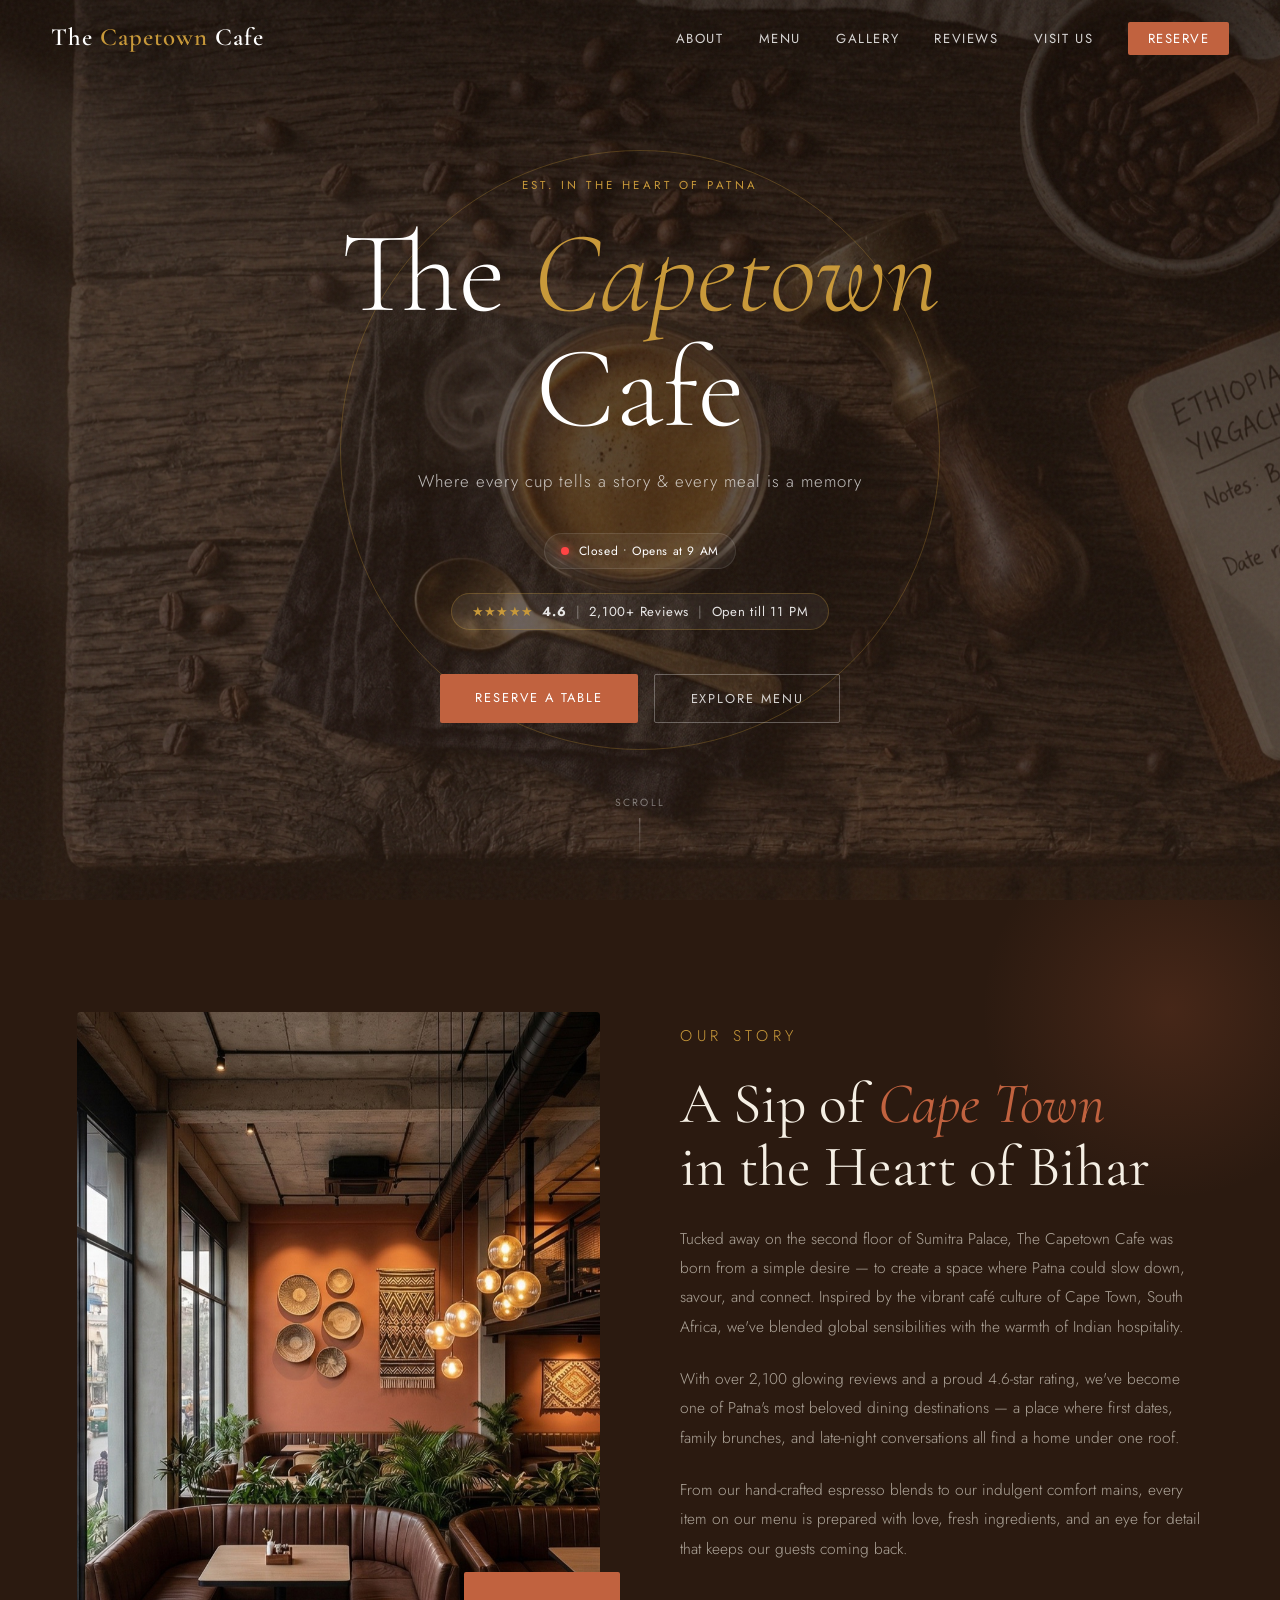
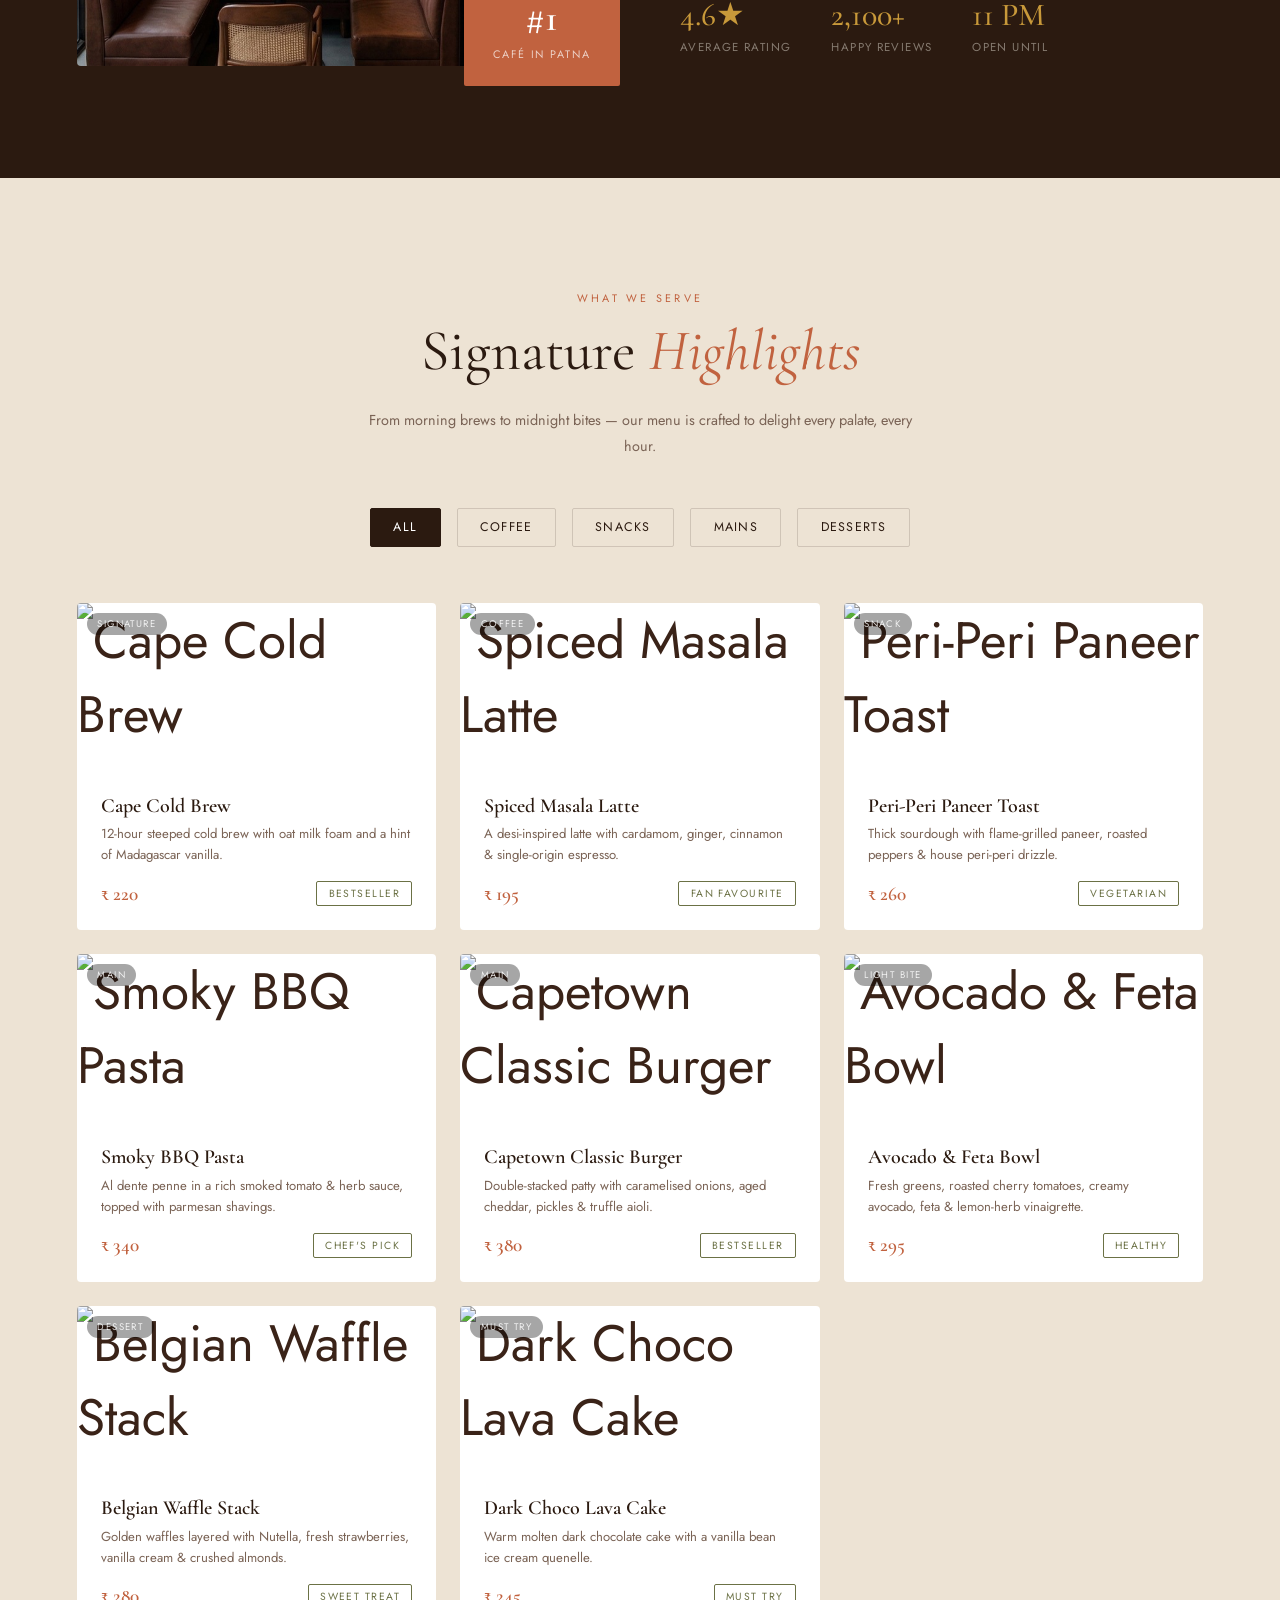
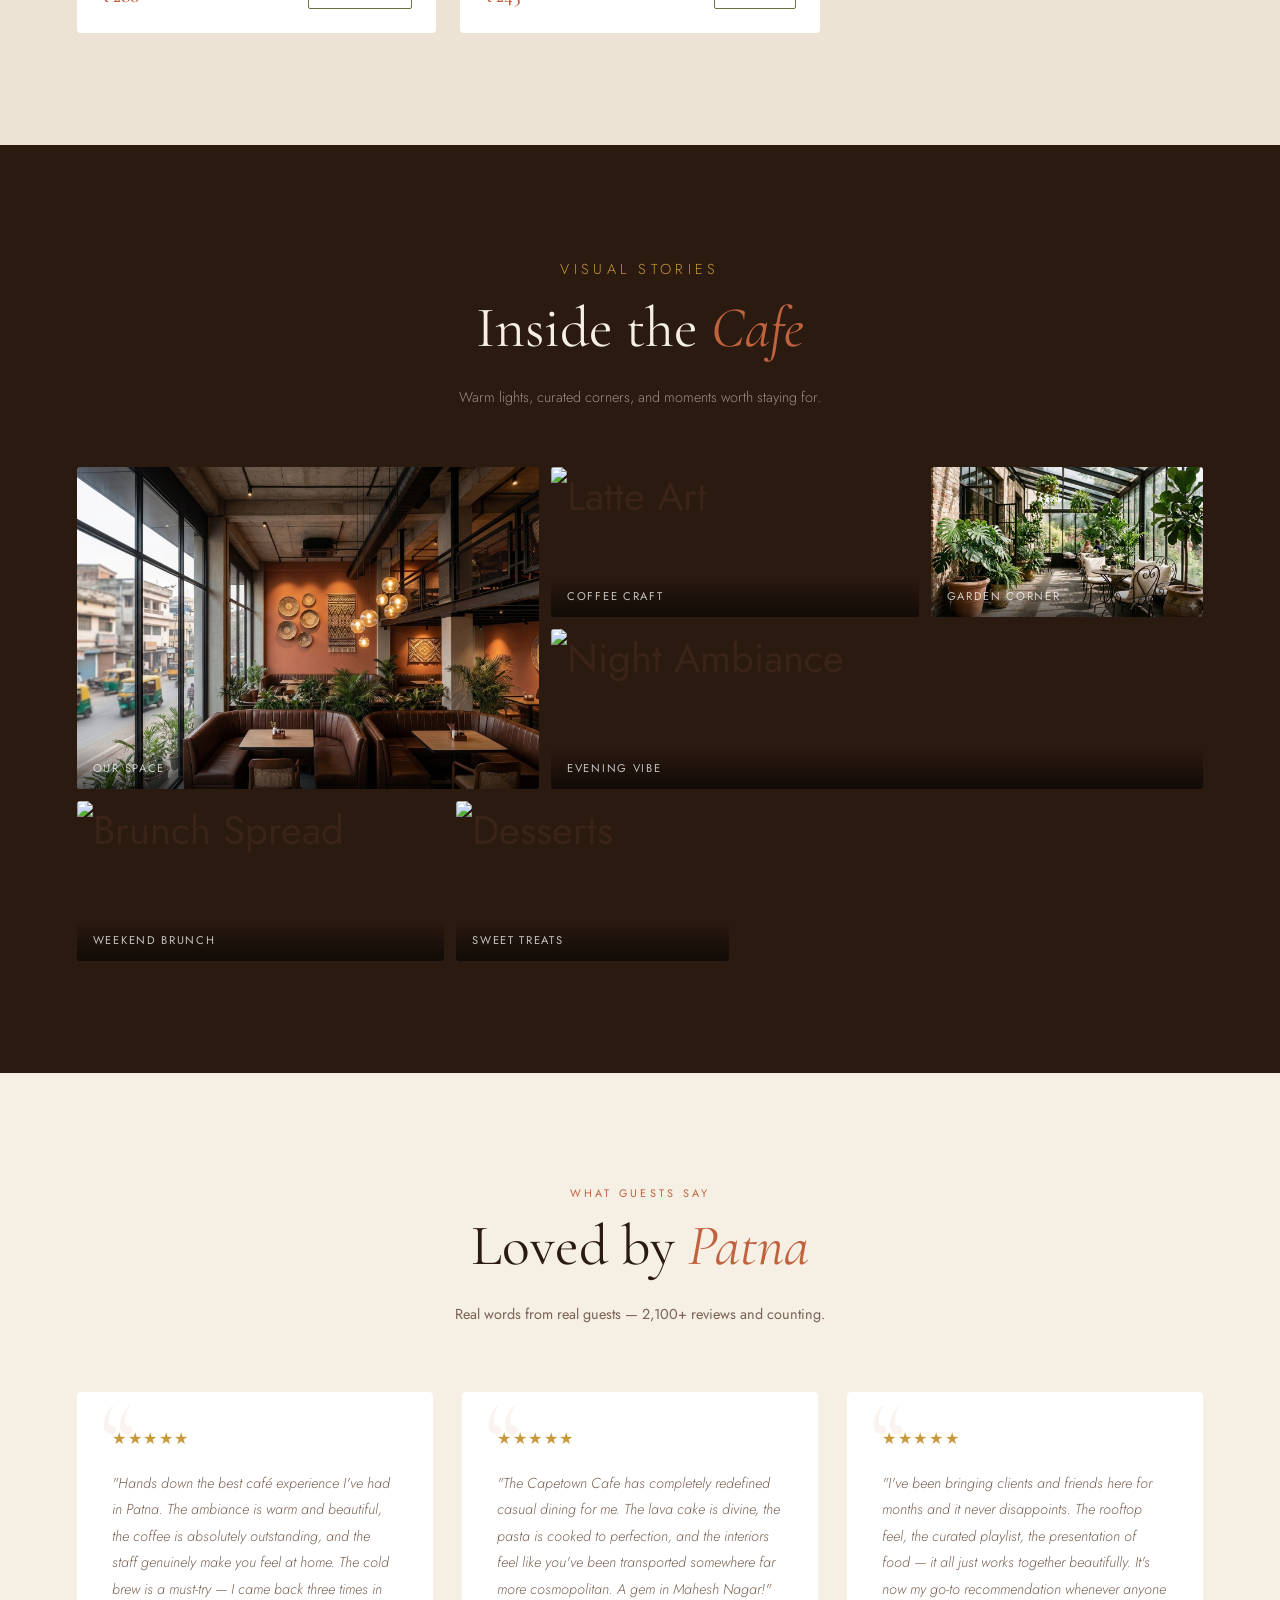
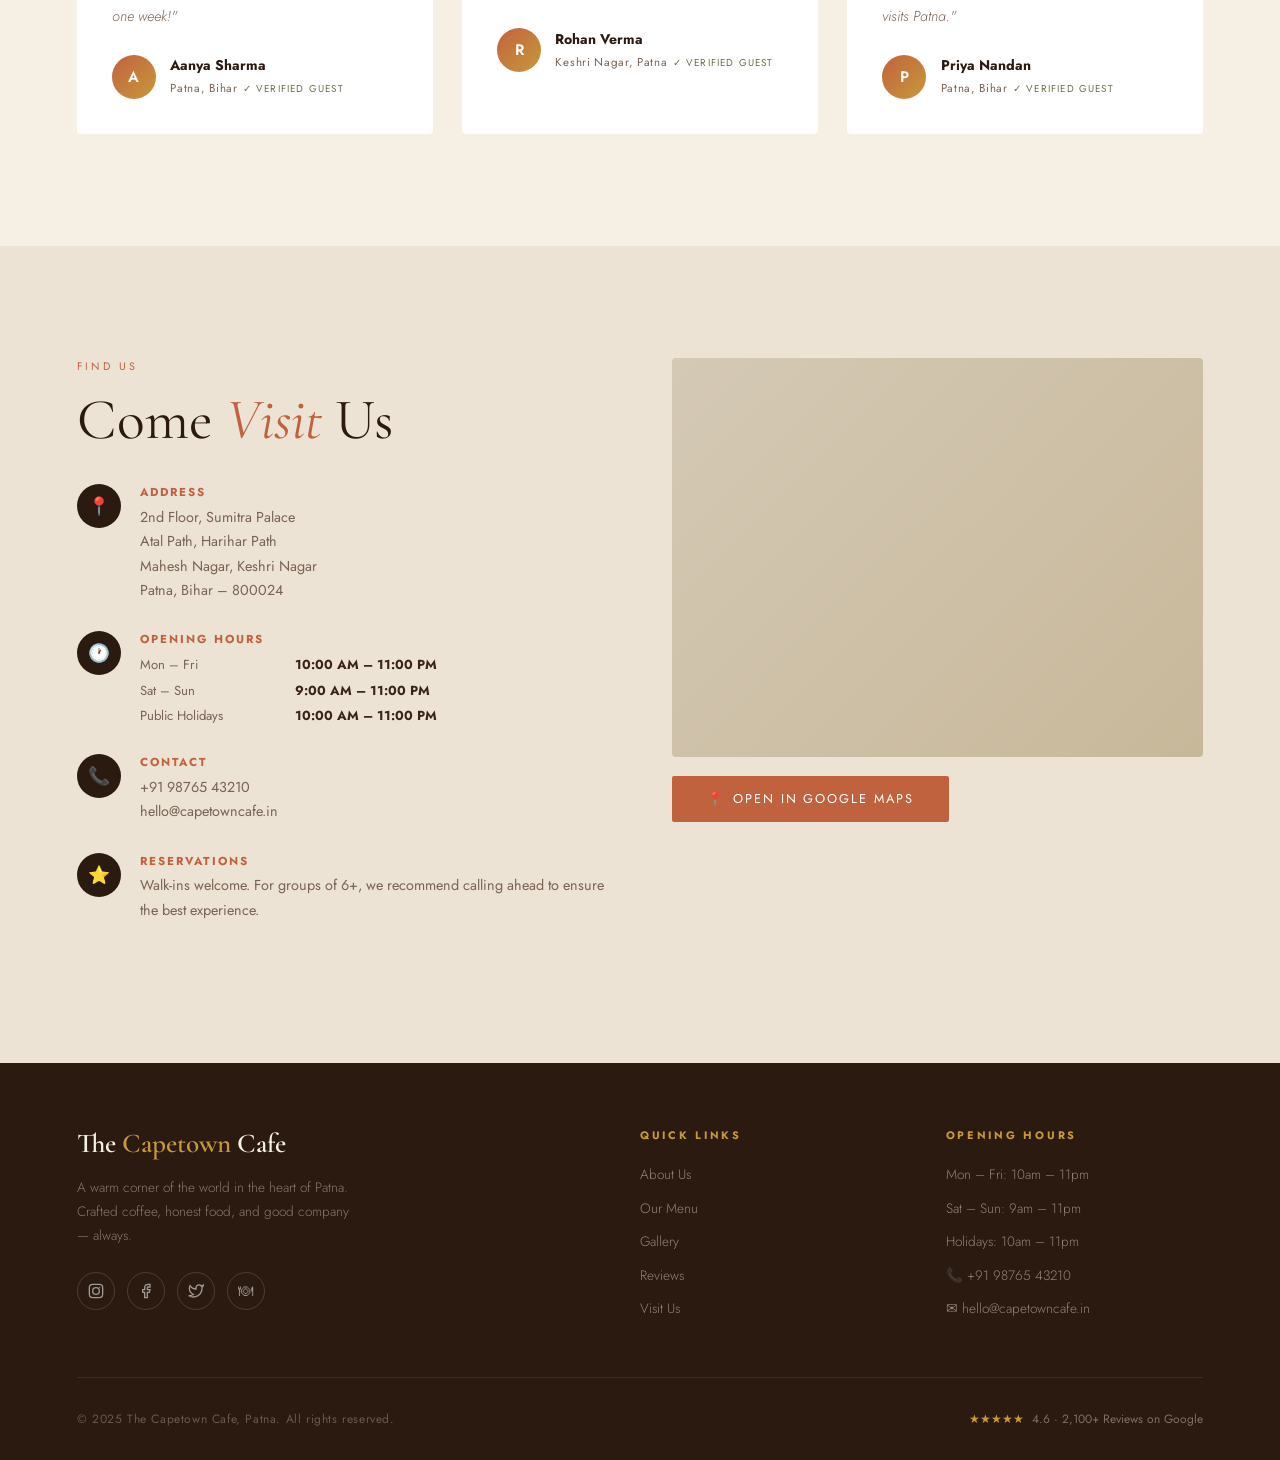
==== commit 24826f35: "Optimize: Compress images and add lazy loading" ====
--- a/index.html
+++ b/index.html
@@ -78,7 +78,7 @@
         <div class="about-grid">
             <div class="about-img-wrap reveal-left">
                 <div class="about-img-frame">
-                    <img src="images/our space.png" alt="The Capetown Cafe Interior" class="about-img">
+                    <img src="images/space.jpg" alt="The Capetown Cafe Interior" class="about-img" loading="lazy">
                 </div>
                 <div class="about-accent-box reveal-scale stagger-3">
                     <strong>#1</strong>
@@ -137,7 +137,7 @@
             <div class="menu-card reveal-scale stagger-1" data-category="coffee">
                 <div class="menu-card-img">
                     <img src="https://images.unsplash.com/photo-1559496417-e7f25cb247f3?auto=format&fit=crop&q=80&w=600"
-                        alt="Cape Cold Brew">
+                        alt="Cape Cold Brew" loading="lazy">
                     <span class="menu-tag">Signature</span>
                 </div>
                 <div class="menu-card-body">
@@ -149,7 +149,7 @@
             <div class="menu-card reveal-scale stagger-2" data-category="coffee">
                 <div class="menu-card-img">
                     <img src="https://images.unsplash.com/photo-1541167760496-162955ed8a9f?auto=format&fit=crop&q=80&w=600"
-                        alt="Spiced Masala Latte">
+                        alt="Spiced Masala Latte" loading="lazy">
                     <span class="menu-tag">Coffee</span>
                 </div>
                 <div class="menu-card-body">
@@ -161,7 +161,7 @@
             <div class="menu-card reveal-scale stagger-3" data-category="snack">
                 <div class="menu-card-img">
                     <img src="https://images.unsplash.com/photo-1525351484163-7529414344d8?auto=format&fit=crop&q=80&w=600"
-                        alt="Peri-Peri Paneer Toast">
+                        alt="Peri-Peri Paneer Toast" loading="lazy">
                     <span class="menu-tag">Snack</span>
                 </div>
                 <div class="menu-card-body">
@@ -173,7 +173,7 @@
             <div class="menu-card reveal-scale stagger-4" data-category="main">
                 <div class="menu-card-img">
                     <img src="https://images.unsplash.com/photo-1473093226795-af9932fe5856?auto=format&fit=crop&q=80&w=600"
-                        alt="Smoky BBQ Pasta">
+                        alt="Smoky BBQ Pasta" loading="lazy">
                     <span class="menu-tag">Main</span>
                 </div>
                 <div class="menu-card-body">
@@ -185,7 +185,7 @@
             <div class="menu-card reveal-scale stagger-1" data-category="main">
                 <div class="menu-card-img">
                     <img src="https://images.unsplash.com/photo-1568901346375-23c9450c58cd?auto=format&fit=crop&q=80&w=600"
-                        alt="Capetown Classic Burger">
+                        alt="Capetown Classic Burger" loading="lazy">
                     <span class="menu-tag">Main</span>
                 </div>
                 <div class="menu-card-body">
@@ -197,7 +197,7 @@
             <div class="menu-card reveal-scale stagger-2" data-category="snack">
                 <div class="menu-card-img">
                     <img src="https://images.unsplash.com/photo-1540189549336-e6e99c3679fe?auto=format&fit=crop&q=80&w=600"
-                        alt="Avocado &amp; Feta Bowl">
+                        alt="Avocado &amp; Feta Bowl" loading="lazy">
                     <span class="menu-tag">Light Bite</span>
                 </div>
                 <div class="menu-card-body">
@@ -209,7 +209,7 @@
             <div class="menu-card reveal-scale stagger-3" data-category="dessert">
                 <div class="menu-card-img">
                     <img src="https://images.unsplash.com/photo-1484723091739-30a097e8f929?auto=format&fit=crop&q=80&w=600"
-                        alt="Belgian Waffle Stack">
+                        alt="Belgian Waffle Stack" loading="lazy">
                     <span class="menu-tag">Dessert</span>
                 </div>
                 <div class="menu-card-body">
@@ -221,7 +221,7 @@
             <div class="menu-card reveal-scale stagger-4" data-category="dessert">
                 <div class="menu-card-img">
                     <img src="https://images.unsplash.com/photo-1563805042-7684c019e1cb?auto=format&fit=crop&q=80&w=600"
-                        alt="Dark Choco Lava Cake">
+                        alt="Dark Choco Lava Cake" loading="lazy">
                     <span class="menu-tag">Must Try</span>
                 </div>
                 <div class="menu-card-body">
@@ -242,18 +242,18 @@
         </div>
         <div class="gallery-grid reveal">
             <div class="g-item" data-label="Our Space">
-                <img src="images/our space.png" alt="Cafe Space">
+                <img src="images/space.jpg" alt="Cafe Space" loading="lazy">
             </div>
             <div class="g-item" data-label="Coffee Craft">
                 <img src="https://images.unsplash.com/photo-1495474472287-4d71bcdd2085?auto=format&fit=crop&q=80&w=600"
-                    alt="Latte Art">
+                    alt="Latte Art" loading="lazy">
             </div>
             <div class="g-item" data-label="Garden Corner">
-                <img src="images/garden.png" alt="Cafe Plants">
+                <img src="images/garden.jpg" alt="Cafe Plants" loading="lazy">
             </div>
             <div class="g-item" data-label="Evening Vibe">
                 <img src="https://images.unsplash.com/photo-1514933651103-005eec06c04b?auto=format&fit=crop&q=80&w=800"
-                    alt="Night Ambiance">
+                    alt="Night Ambiance" loading="lazy">
             </div>
             <div class="g-item" data-label="Weekend Brunch">
                 <img src="https://images.unsplash.com/photo-1493770348161-369560ae357d?auto=format&fit=crop&q=80&w=600"
--- a/style.css
+++ b/style.css
@@ -145,7 +145,7 @@
     inset: 0;
     background:
         linear-gradient(rgba(26, 14, 7, 0.8), rgba(43, 26, 16, 0.7)),
-        url('images/hero cafe.png');
+        url('images/hero.jpg');
     background-size: cover;
     background-position: center;
 }
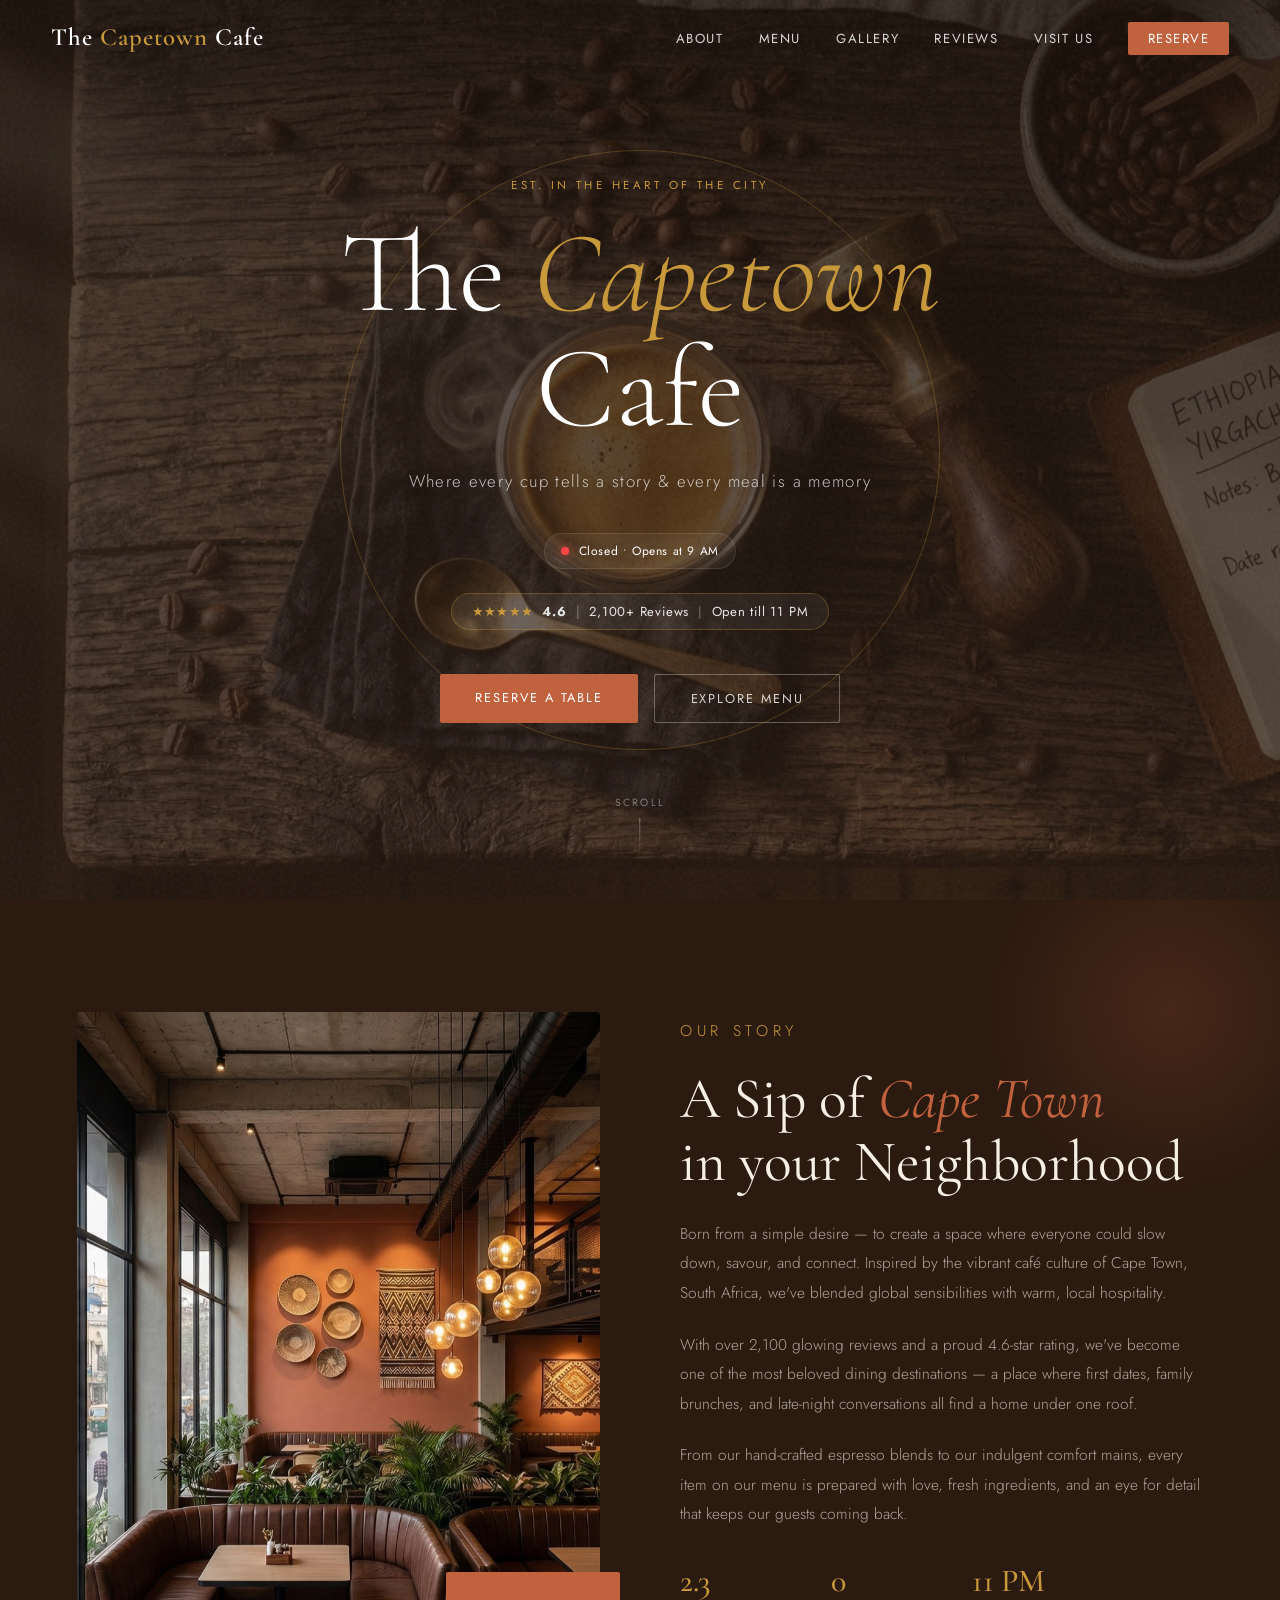
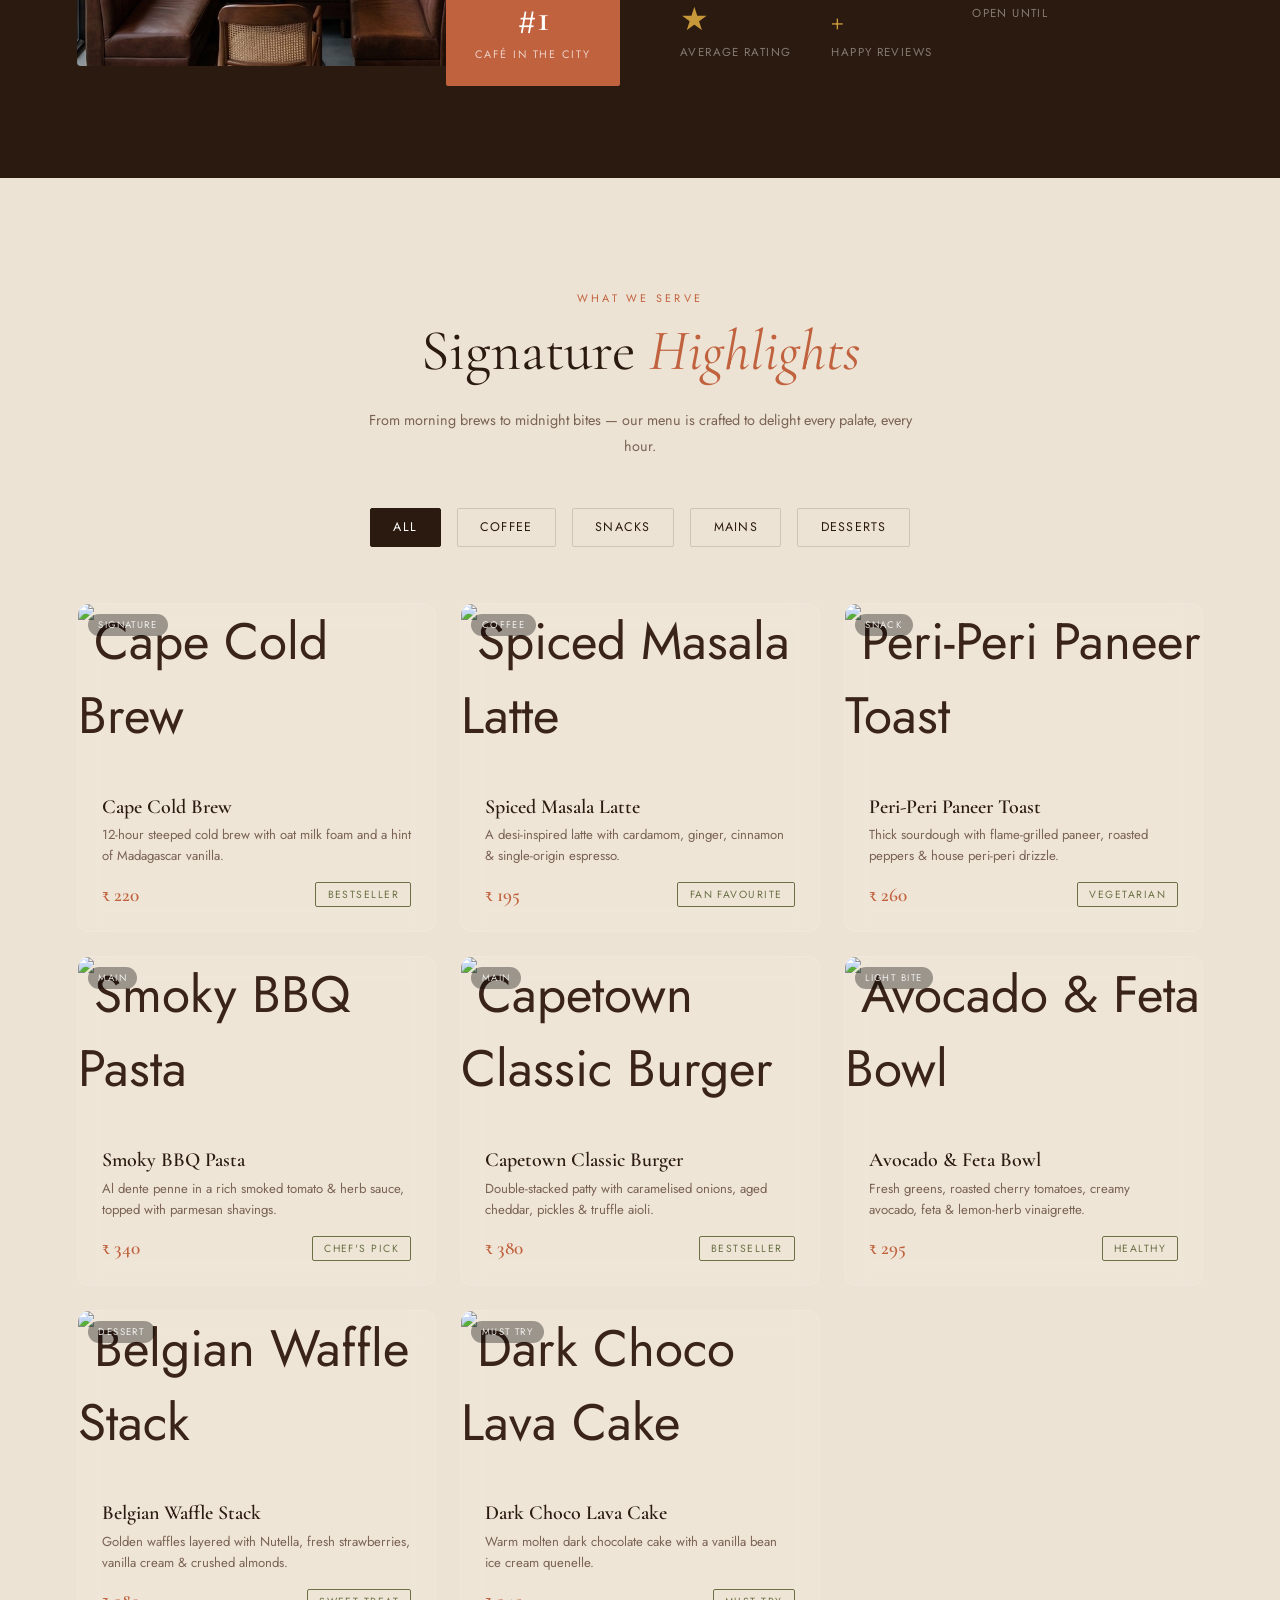
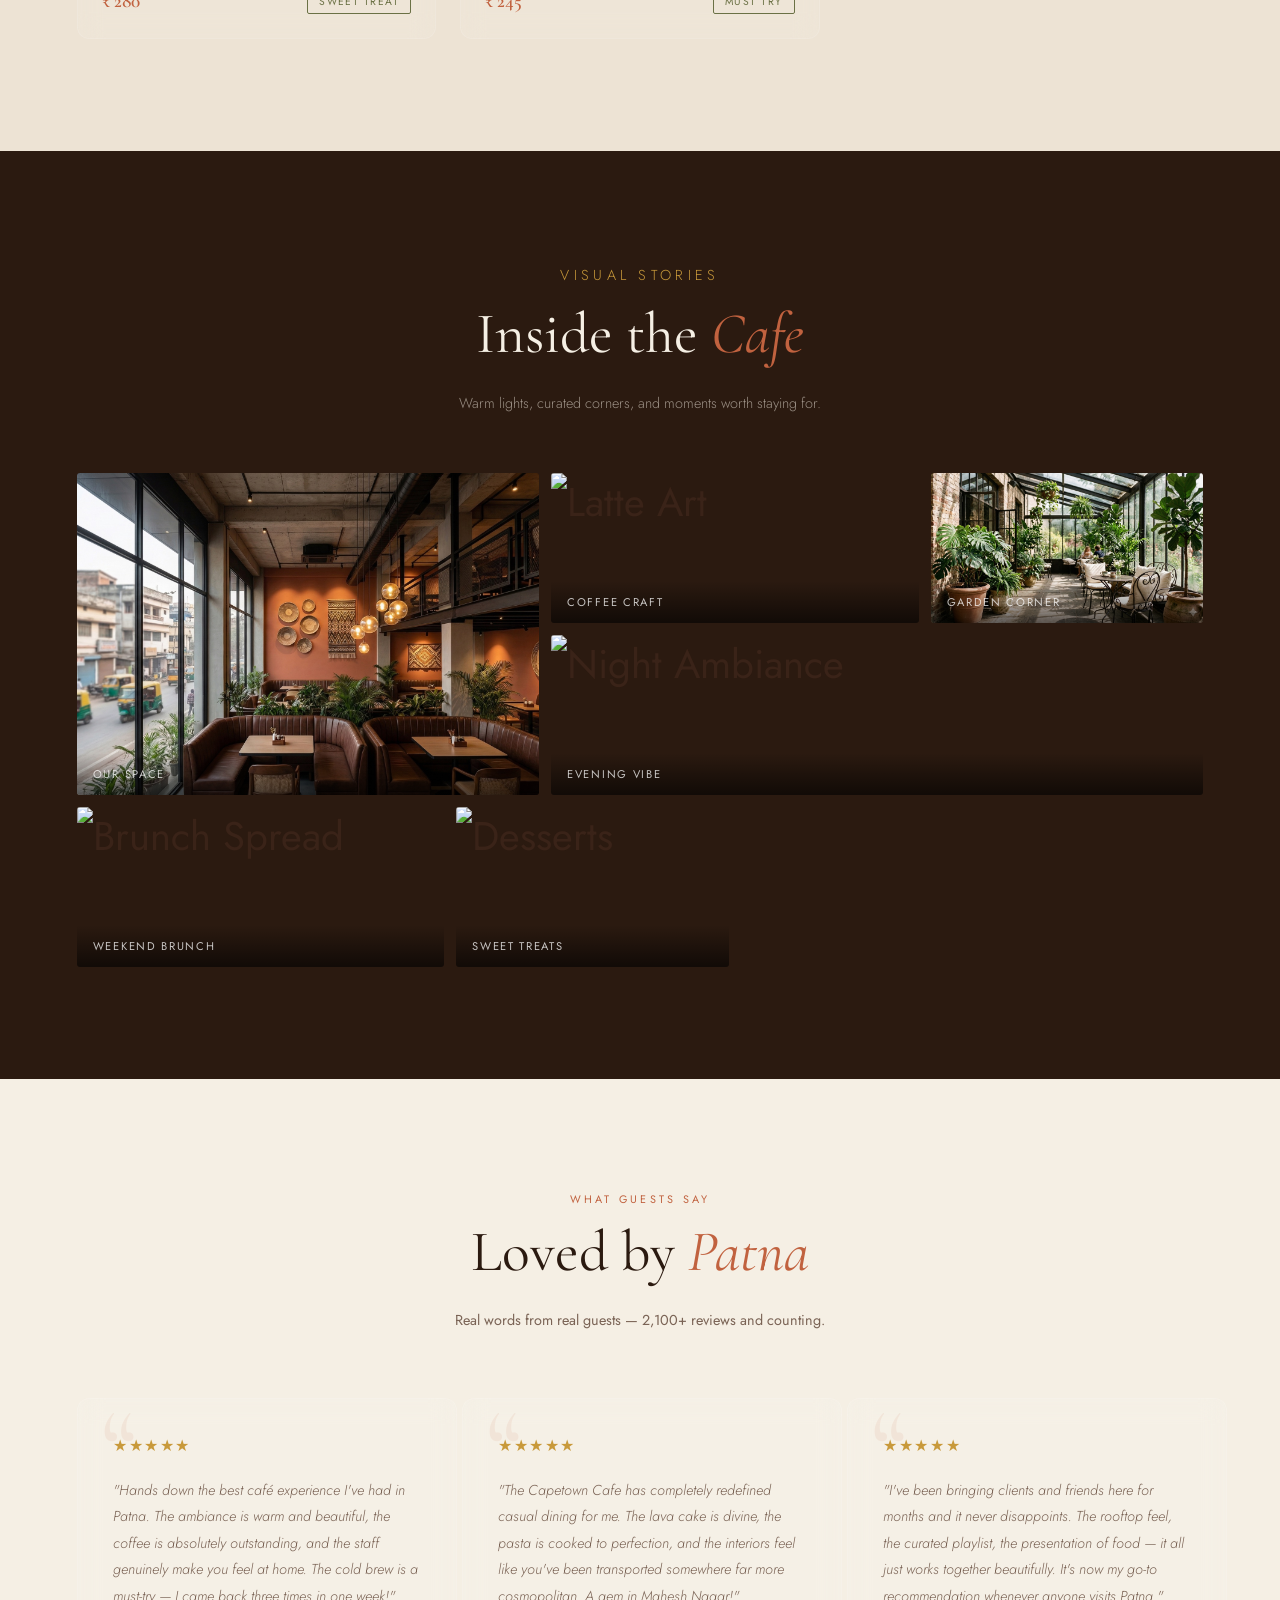
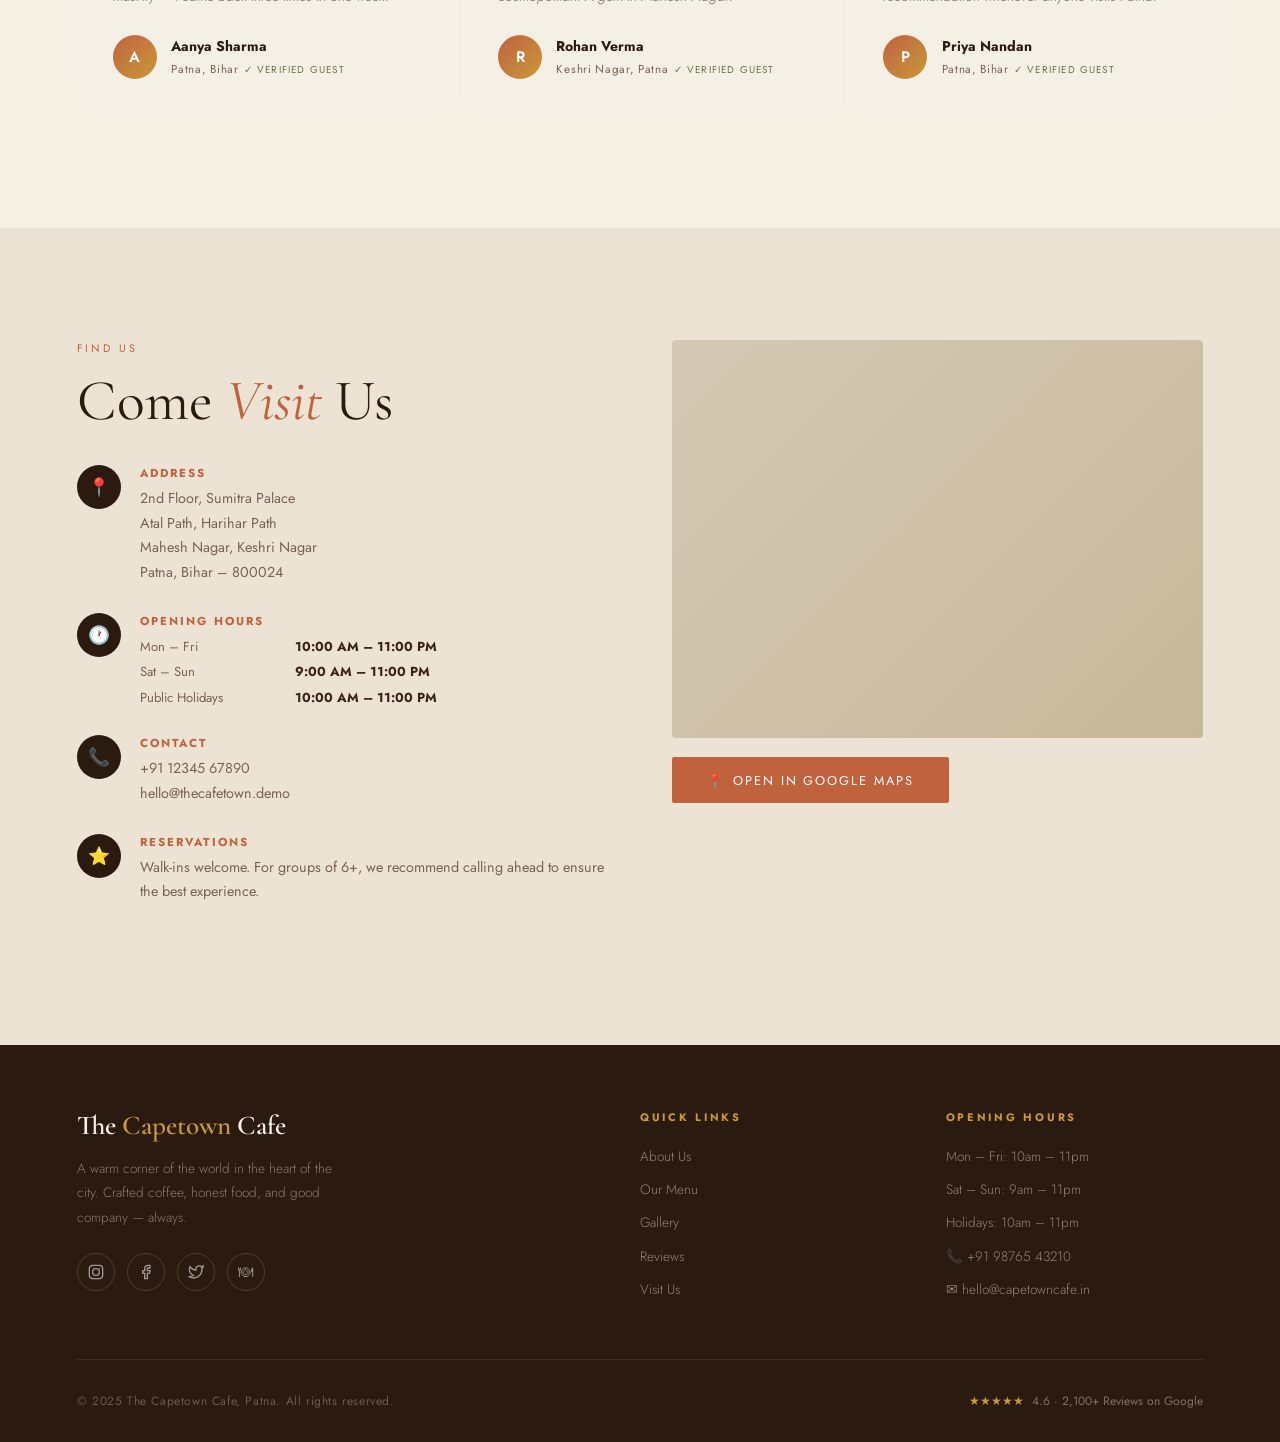
==== commit f3aa665e: "UI/UX: Premium glassmorphism, draggable slider, and fake details" ====
--- a/index.html
+++ b/index.html
@@ -12,6 +12,16 @@
 </head>
 
 <body>
+
+    <!-- ── PRELOADER ── -->
+    <div class="preloader" id="preloader">
+        <div class="loader-content">
+            <div class="loader-logo">The <span>Capetown</span> Cafe</div>
+            <div class="loader-bar">
+                <div class="loader-progress"></div>
+            </div>
+        </div>
+    </div>
 
     <!-- ── NAV ── -->
     <nav id="navbar">
@@ -47,7 +57,7 @@
         <div class="hero-circle"></div>
         <div class="hero-circle"></div>
         <div class="hero-content">
-            <p class="hero-eyebrow">Est. in the Heart of Patna</p>
+            <p class="hero-eyebrow">Est. in the Heart of the City</p>
             <h1 class="hero-title">The <em>Capetown</em><br>Cafe</h1>
             <p class="hero-tagline">Where every cup tells a story &amp; every meal is a memory</p>
             <div class="hero-status-wrap">
@@ -82,28 +92,27 @@
                 </div>
                 <div class="about-accent-box reveal-scale stagger-3">
                     <strong>#1</strong>
-                    <span>Café in Patna</span>
+                    <span>Café in the City</span>
                 </div>
             </div>
             <div class="about-text reveal-right stagger-2">
                 <p class="section-label">Our Story</p>
-                <h2 class="section-title">A Sip of <em>Cape Town</em><br>in the Heart of Bihar</h2>
-                <p>Tucked away on the second floor of Sumitra Palace, The Capetown Cafe was born from a simple desire —
-                    to create a space where Patna could slow down, savour, and connect. Inspired by the vibrant café
-                    culture of Cape Town, South Africa, we've blended global sensibilities with the warmth of Indian
-                    hospitality.</p>
-                <p>With over 2,100 glowing reviews and a proud 4.6-star rating, we've become one of Patna's most beloved
-                    dining destinations — a place where first dates, family brunches, and late-night conversations all
-                    find a home under one roof.</p>
+                <h2 class="section-title">A Sip of <em>Cape Town</em><br>in your Neighborhood</h2>
+                <p>Born from a simple desire — to create a space where everyone could slow down, savour, and connect.
+                    Inspired by the vibrant café culture of Cape Town, South Africa, we've blended global
+                    sensibilities with warm, local hospitality.</p>
+                <p>With over 2,100 glowing reviews and a proud 4.6-star rating, we've become one of the most
+                    beloved dining destinations — a place where first dates, family brunches, and late-night
+                    conversations all find a home under one roof.</p>
                 <p>From our hand-crafted espresso blends to our indulgent comfort mains, every item on our menu is
                     prepared with love, fresh ingredients, and an eye for detail that keeps our guests coming back.</p>
                 <div class="about-stats">
                     <div class="stat">
-                        <strong>4.6★</strong>
+                        <strong class="counter" data-count="4.6">0</strong><strong>★</strong>
                         <span>Average Rating</span>
                     </div>
                     <div class="stat">
-                        <strong>2,100+</strong>
+                        <strong class="counter" data-count="2100">0</strong><strong>+</strong>
                         <span>Happy Reviews</span>
                     </div>
                     <div class="stat">
@@ -349,7 +358,7 @@
                     <div class="info-icon">📞</div>
                     <div>
                         <h4>Contact</h4>
-                        <p>+91 98765 43210<br>hello@capetowncafe.in</p>
+                        <p>+91 12345 67890<br>hello@thecafetown.demo</p>
                     </div>
                 </div>
                 <div class="info-block">
@@ -364,12 +373,12 @@
             <div class="reveal">
                 <div class="map-frame">
                     <iframe
-                        src="https://www.google.com/maps/embed?pb=!1m18!1m12!1m3!1d3597.9!2d85.1376!3d25.6093!2m3!1f0!2f0!3f0!3m2!1i1024!2i768!4f13.1!3m3!1m2!1s0x0%3A0x0!2zMjXCsDM2JzMzLjUiTiA4NcKwMDgnMTUuNCJF!5e0!3m2!1sen!2sin!4v1234567890"
+                        src="https://www.google.com/maps/embed?pb=!1m18!1m12!1m3!1d1234.5!2d0!3d0!2m3!1f0!2f0!3f0!3m2!1i1024!2i768!4f13.1!3m3!1m2!1s0x0%3A0x0!2zMTPCsDAwJzAwLjAiTiAwwrAwMCcwMC4wIkU!5e0!3m2!1sen!2sin!4v1234567890"
                         allowfullscreen="" loading="lazy" referrerpolicy="no-referrer-when-downgrade"
                         title="The Capetown Cafe Location">
                     </iframe>
                 </div>
-                <a href="https://maps.google.com/?q=Sumitra+Palace+Atal+Path+Patna" target="_blank" class="btn-primary"
+                <a href="#" target="_blank" class="btn-primary"
                     style="display:inline-flex;align-items:center;gap:.5rem;margin-top:1.2rem;text-decoration:none">
                     <span>📍</span> Open in Google Maps
                 </a>
@@ -382,7 +391,7 @@
         <div class="footer-top">
             <div class="footer-brand">
                 <div class="logo">The <span>Capetown</span> Cafe</div>
-                <p>A warm corner of the world in the heart of Patna. Crafted coffee, honest food, and good company —
+                <p>A warm corner of the world in the heart of the city. Crafted coffee, honest food, and good company —
                     always.</p>
                 <div class="footer-socials">
                     <a href="#" class="social-btn" title="Instagram">
--- a/style.css
+++ b/style.css
@@ -15,6 +15,31 @@
     --gold: #C8993A;
     --text: #3A2318;
     --muted: #7A6355;
+
+    /* GLASSMORPHISM */
+    --glass-bg: rgba(255, 255, 255, 0.08);
+    --glass-border: rgba(255, 255, 255, 0.12);
+    --glass-shadow: 0 8px 32px 0 rgba(0, 0, 0, 0.2);
+    --glass-blur: 12px;
+}
+
+/* ── CUSTOM SCROLLBAR ── */
+::-webkit-scrollbar {
+    width: 10px;
+}
+
+::-webkit-scrollbar-track {
+    background: var(--espresso);
+}
+
+::-webkit-scrollbar-thumb {
+    background: var(--terra);
+    border: 3px solid var(--espresso);
+    border-radius: 10px;
+}
+
+::-webkit-scrollbar-thumb:hover {
+    background: var(--gold);
 }
 
 html {
@@ -43,10 +68,12 @@
 }
 
 nav.scrolled {
-    background: rgba(43, 26, 16, .93);
-    backdrop-filter: blur(10px);
+    background: rgba(43, 26, 16, .85);
+    backdrop-filter: blur(var(--glass-blur));
+    -webkit-backdrop-filter: blur(var(--glass-blur));
+    border-bottom: 1px solid var(--glass-border);
     padding: .85rem 4vw;
-    box-shadow: 0 2px 30px rgba(0, 0, 0, .35);
+    box-shadow: var(--glass-shadow);
 }
 
 .nav-logo {
@@ -227,8 +254,9 @@
     font-size: clamp(.9rem, 2vw, 1.05rem);
     font-weight: 300;
     color: rgba(255, 255, 255, .72);
-    letter-spacing: .06em;
+    letter-spacing: .08em;
     margin-bottom: 2.5rem;
+    text-shadow: 0 2px 10px rgba(0, 0, 0, 0.3);
     opacity: 0;
     animation: fadeUp .9s .7s forwards;
 }
@@ -608,16 +636,21 @@
 }
 
 .menu-card {
-    background: #fff;
-    border-radius: 4px;
+    background: var(--glass-bg);
+    backdrop-filter: blur(var(--glass-blur));
+    -webkit-backdrop-filter: blur(var(--glass-blur));
+    border: 1px solid var(--glass-border);
+    border-radius: 12px;
     overflow: hidden;
-    transition: transform .3s, box-shadow .3s;
+    transition: all .4s cubic-bezier(0.165, 0.84, 0.44, 1);
     cursor: default;
 }
 
 .menu-card:hover {
-    transform: translateY(-6px);
-    box-shadow: 0 20px 50px rgba(43, 26, 16, .14);
+    transform: translateY(-8px);
+    background: rgba(255, 255, 255, 0.12);
+    border-color: var(--gold);
+    box-shadow: var(--glass-shadow);
 }
 
 .menu-card-img {
@@ -815,18 +848,56 @@
     gap: 1.8rem;
 }
 
+/* ── REVIEWS SLIDER ── */
+.reviews-slider-container {
+    padding: 0 4vw 4rem;
+    overflow: hidden;
+    position: relative;
+    cursor: grab;
+}
+
+.reviews-slider-container:active {
+    cursor: grabbing;
+}
+
+.reviews-track {
+    display: flex;
+    gap: 2rem;
+    transition: transform 0.5s cubic-bezier(0.23, 1, 0.32, 1);
+    will-change: transform;
+    user-select: none;
+}
+
 .review-card {
-    background: #fff;
-    border-radius: 4px;
+    min-width: 380px;
+    max-width: 380px;
+    background: var(--glass-bg);
+    backdrop-filter: blur(var(--glass-blur));
+    -webkit-backdrop-filter: blur(var(--glass-blur));
+    border: 1px solid var(--glass-border);
+    border-radius: 12px;
     padding: 2.2rem;
-    position: relative;
-    overflow: hidden;
-    transition: transform .3s, box-shadow .3s;
-}
-
-.review-card:hover {
-    transform: translateY(-4px);
-    box-shadow: 0 16px 40px rgba(43, 26, 16, .1);
+    display: flex;
+    flex-direction: column;
+    justify-content: space-between;
+}
+
+@media (max-width: 480px) {
+    .review-card {
+        min-width: 290px;
+        max-width: 290px;
+        padding: 1.8rem;
+    }
+}
+
+.slider-hint {
+    text-align: center;
+    font-size: 0.7rem;
+    text-transform: uppercase;
+    letter-spacing: 0.15em;
+    color: var(--muted);
+    margin-top: 2rem;
+    opacity: 0.6;
 }
 
 .review-card::before {
@@ -1379,13 +1450,68 @@
     color: var(--gold);
 }
 
-.mobile-close {
+/* ── PRELOADER ── */
+.preloader {
+    position: fixed;
+    inset: 0;
+    background: var(--espresso);
+    z-index: 1000;
+    display: flex;
+    align-items: center;
+    justify-content: center;
+    transition: transform 0.8s cubic-bezier(0.77, 0, 0.175, 1);
+}
+
+.preloader.loaded {
+    transform: translateY(-100%);
+}
+
+.loader-content {
+    text-align: center;
+}
+
+.loader-logo {
+    font-family: 'Cormorant Garamond', serif;
+    font-size: 2.5rem;
+    color: #fff;
+    margin-bottom: 1rem;
+    opacity: 0;
+    transform: translateY(20px);
+    animation: loaderIn 1s forwards;
+}
+
+.loader-logo span {
+    color: var(--gold);
+}
+
+.loader-bar {
+    width: 120px;
+    height: 1px;
+    background: rgba(255, 255, 255, 0.1);
+    margin: 0 auto;
+    position: relative;
+    overflow: hidden;
+}
+
+.loader-progress {
     position: absolute;
-    top: 1.5rem;
-    right: 1.5rem;
-    background: none;
-    border: none;
-    color: var(--cream);
-    font-size: 1.6rem;
-    cursor: pointer;
+    top: 0;
+    left: 0;
+    height: 100%;
+    width: 0;
+    background: var(--gold);
+    animation: progress 2s ease-in-out forwards;
+}
+
+@keyframes loaderIn {
+    to {
+        opacity: 1;
+        transform: translateY(0);
+    }
+}
+
+@keyframes progress {
+    to {
+        width: 100%;
+    }
 }
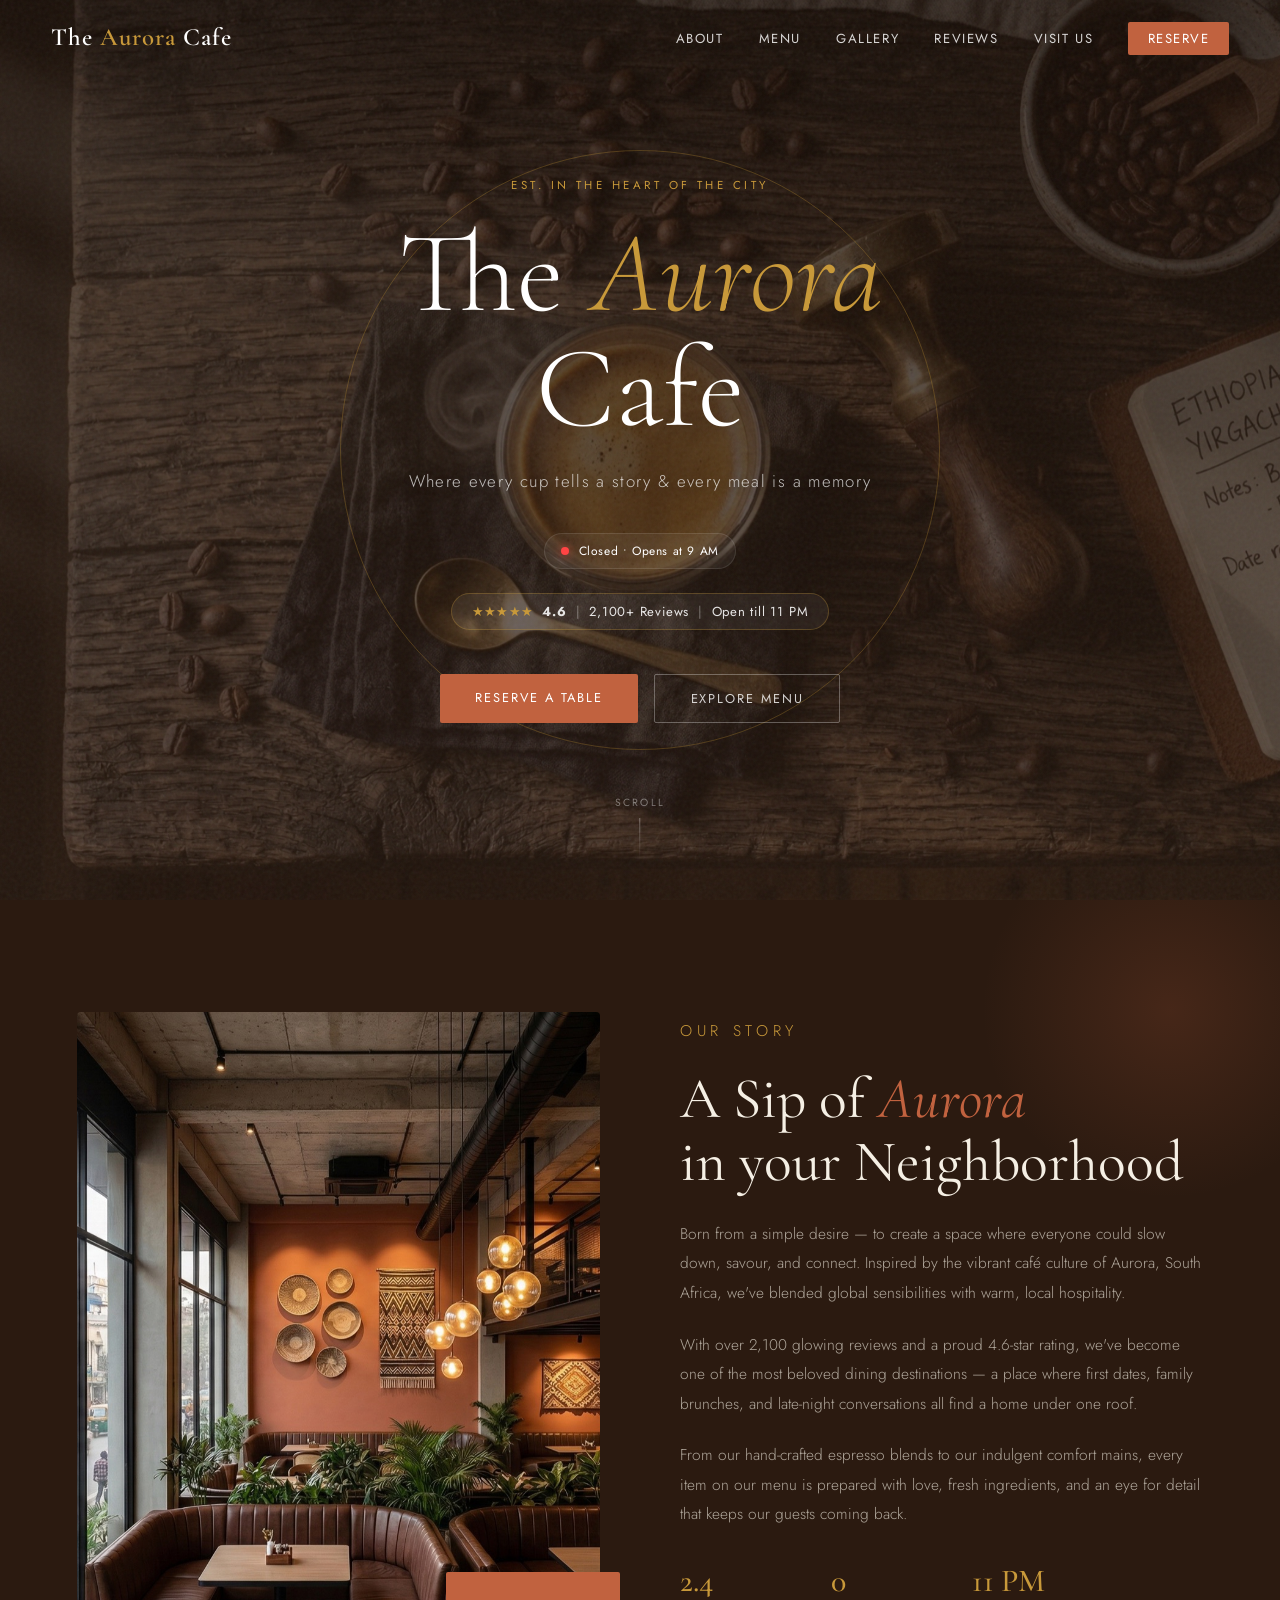
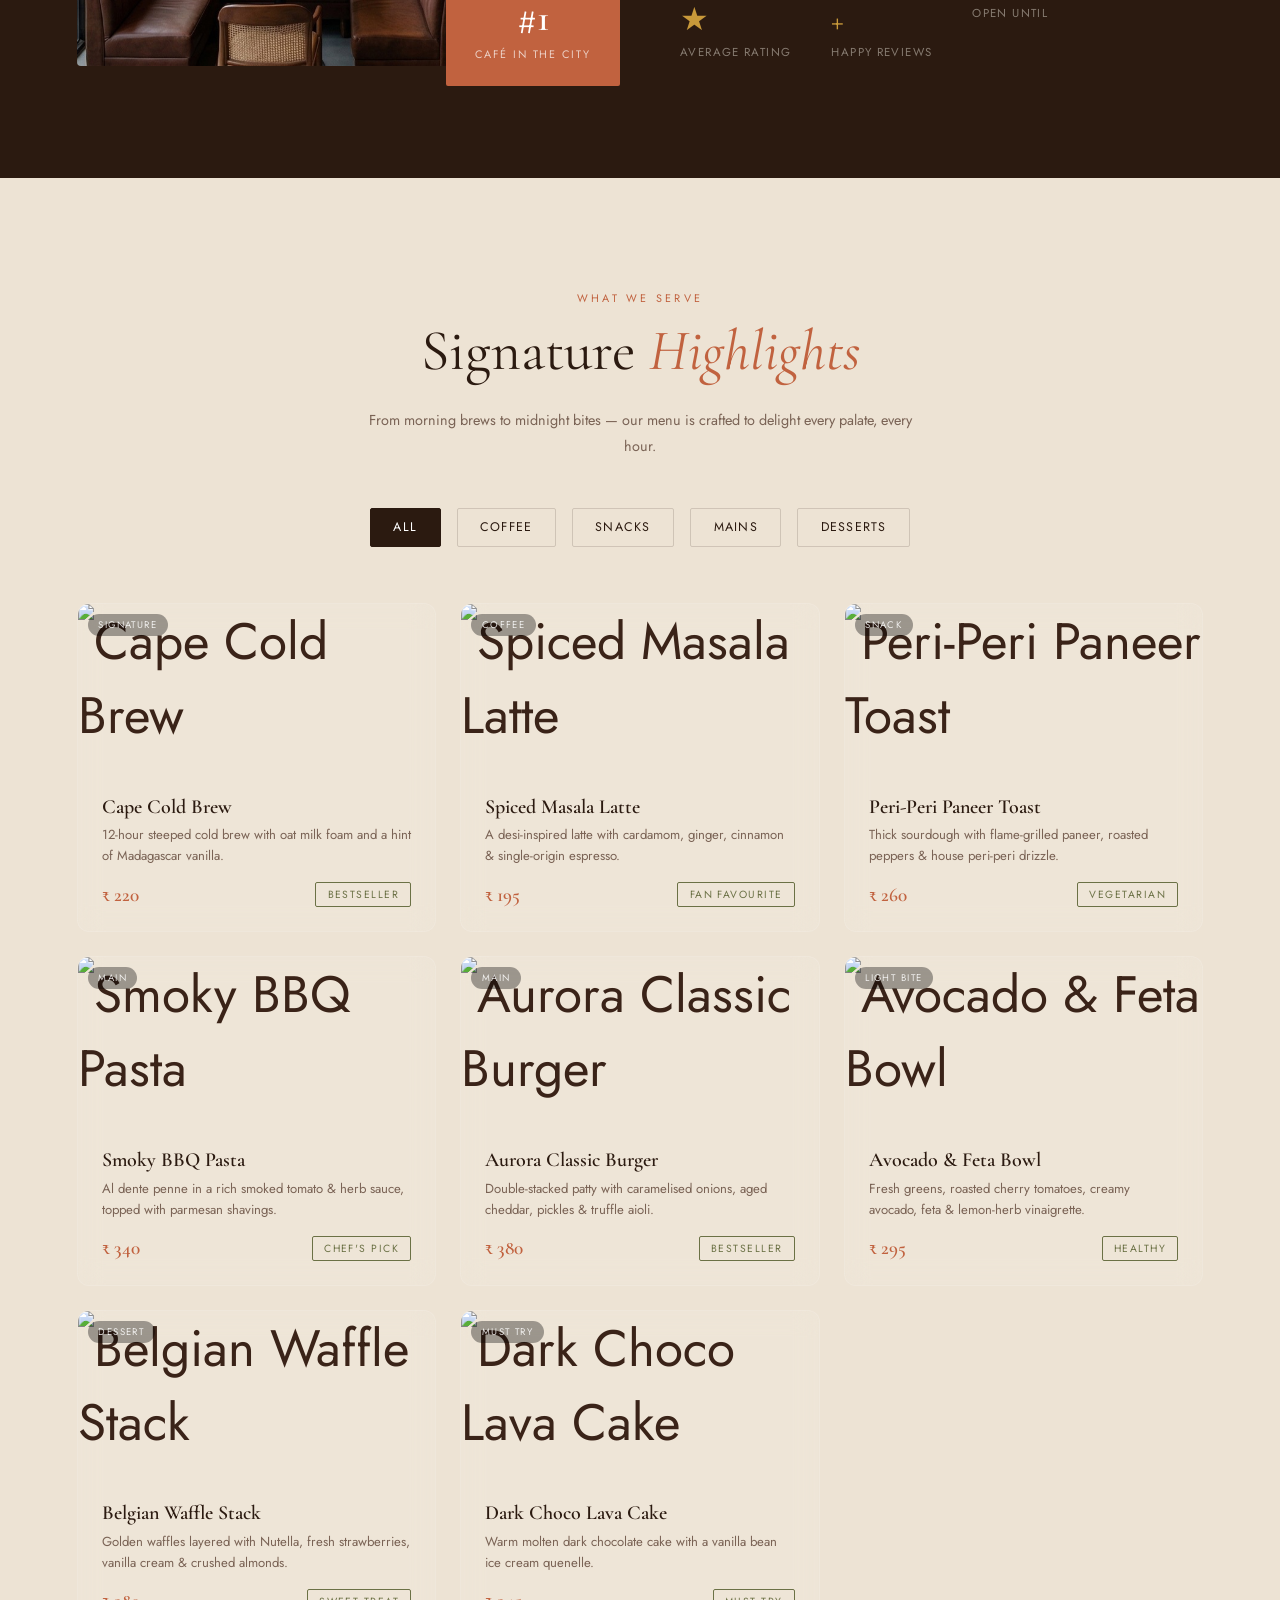
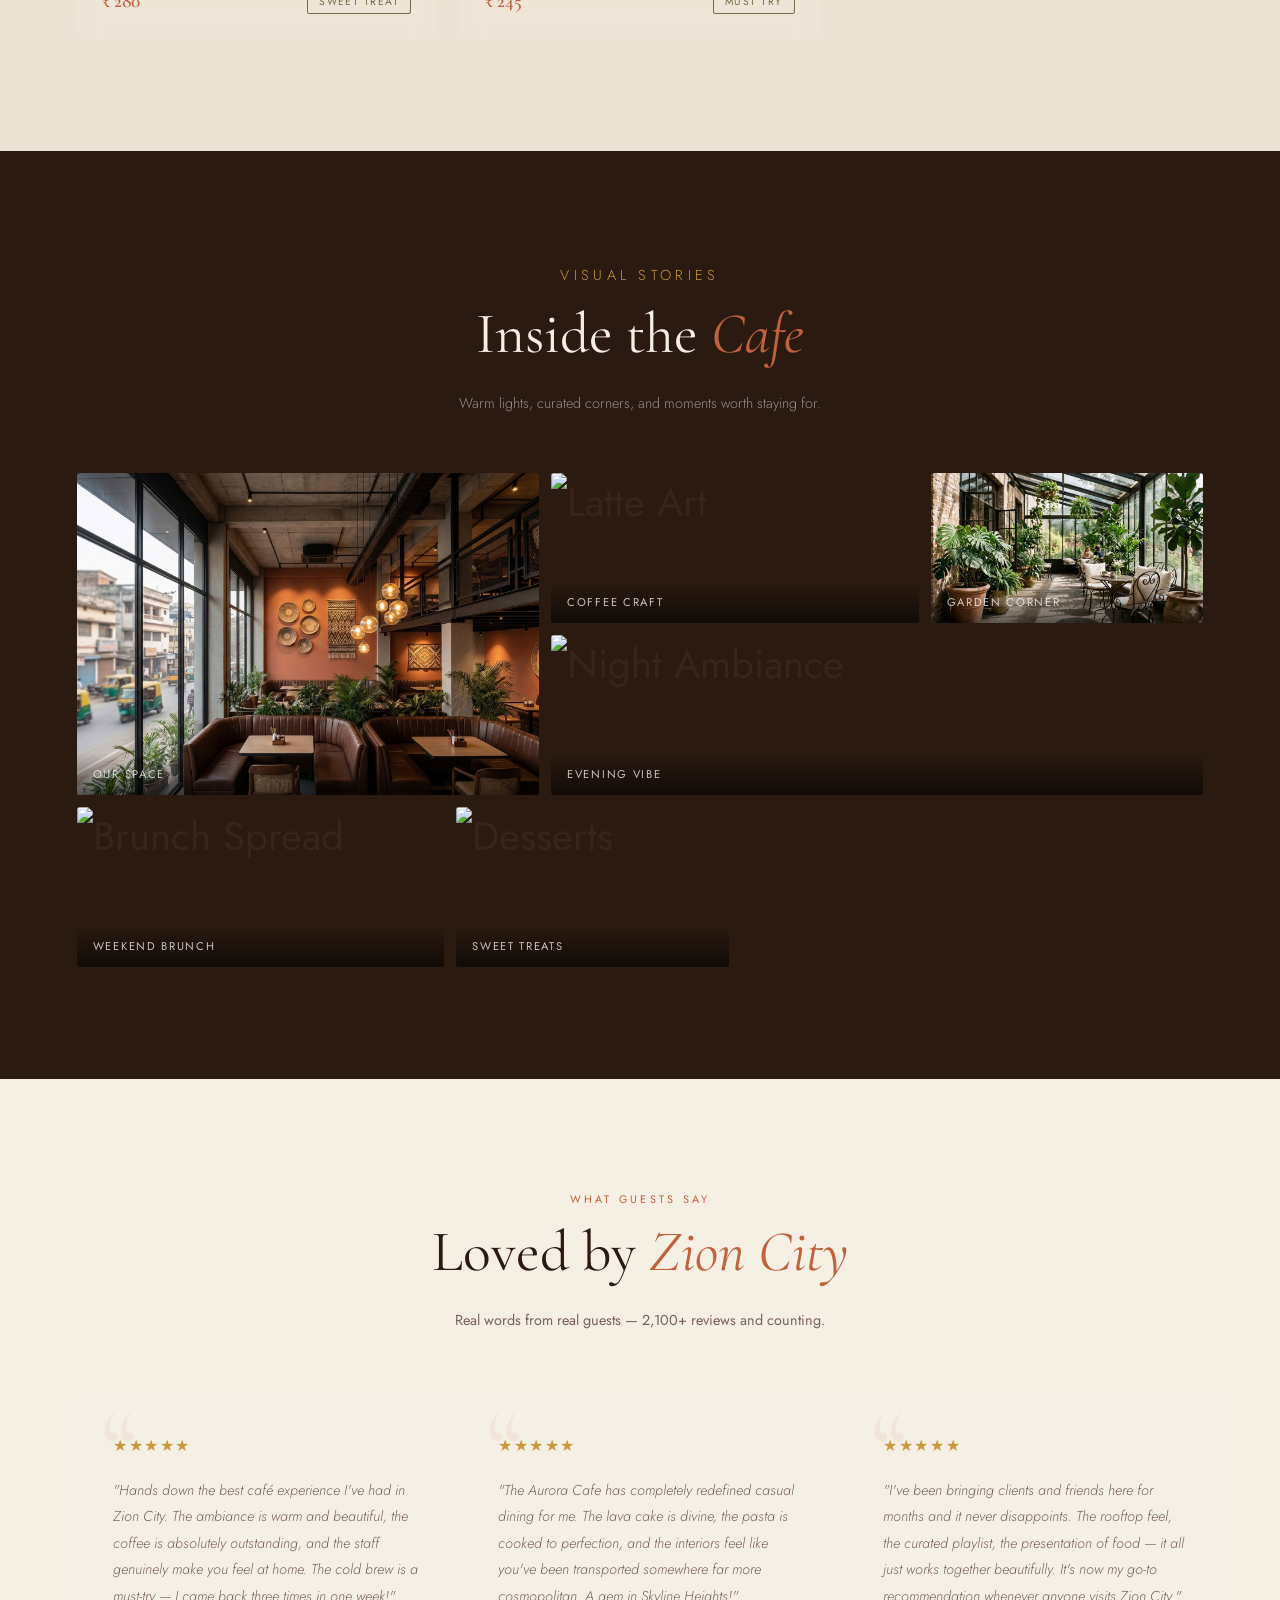
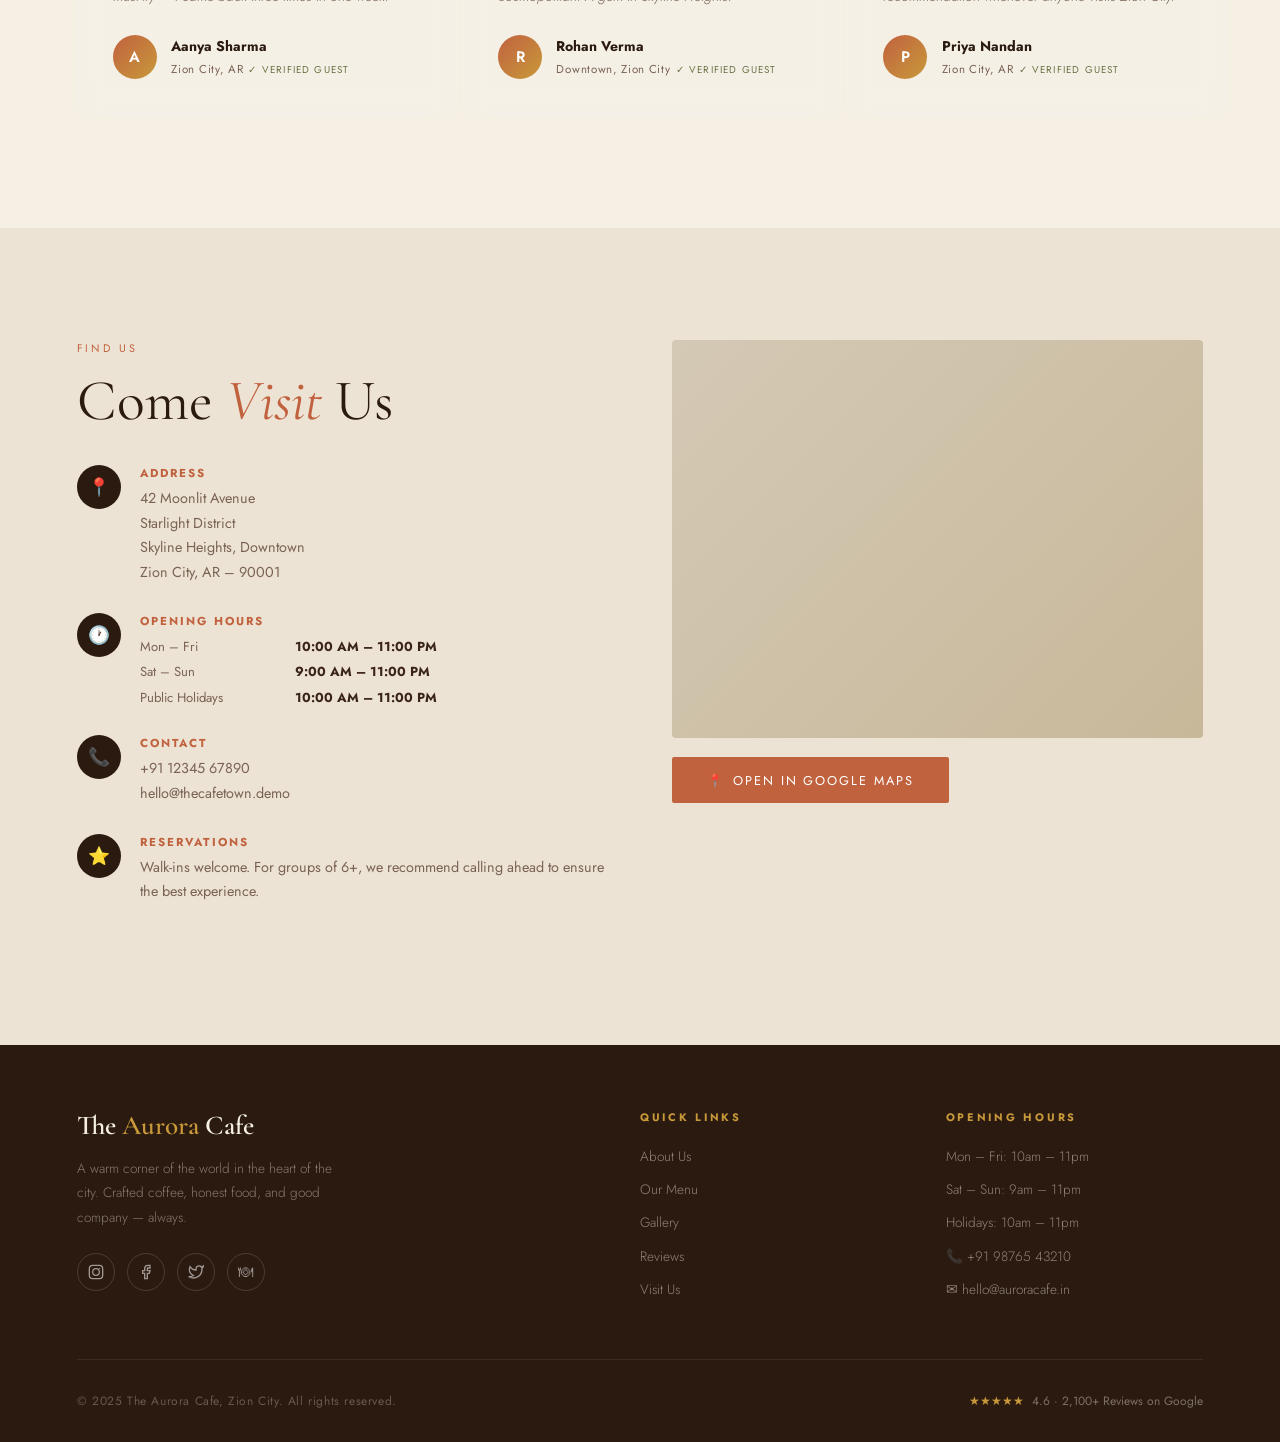
==== commit cf56379e: "Branding: Rebranded to The Aurora Cafe and Zion City" ====
--- a/index.html
+++ b/index.html
@@ -4,7 +4,7 @@
 <head>
     <meta charset="UTF-8" />
     <meta name="viewport" content="width=device-width, initial-scale=1.0" />
-    <title>The Capetown Cafe — Patna</title>
+    <title>The Aurora Cafe — Zion City</title>
     <link
         href="https://fonts.googleapis.com/css2?family=Cormorant+Garamond:ital,wght@0,300;0,400;0,500;0,600;1,300;1,400&family=Jost:wght@300;400;500&display=swap"
         rel="stylesheet" />
@@ -16,7 +16,7 @@
     <!-- ── PRELOADER ── -->
     <div class="preloader" id="preloader">
         <div class="loader-content">
-            <div class="loader-logo">The <span>Capetown</span> Cafe</div>
+            <div class="loader-logo">The <span>Aurora</span> Cafe</div>
             <div class="loader-bar">
                 <div class="loader-progress"></div>
             </div>
@@ -25,7 +25,7 @@
 
     <!-- ── NAV ── -->
     <nav id="navbar">
-        <a href="#hero" class="nav-logo">The <span>Capetown</span> Cafe</a>
+        <a href="#hero" class="nav-logo">The <span>Aurora</span> Cafe</a>
         <ul class="nav-links">
             <li><a href="#about">About</a></li>
             <li><a href="#menu">Menu</a></li>
@@ -58,7 +58,7 @@
         <div class="hero-circle"></div>
         <div class="hero-content">
             <p class="hero-eyebrow">Est. in the Heart of the City</p>
-            <h1 class="hero-title">The <em>Capetown</em><br>Cafe</h1>
+            <h1 class="hero-title">The <em>Aurora</em><br>Cafe</h1>
             <p class="hero-tagline">Where every cup tells a story &amp; every meal is a memory</p>
             <div class="hero-status-wrap">
                 <div id="statusPill" class="status-pill">
@@ -88,7 +88,7 @@
         <div class="about-grid">
             <div class="about-img-wrap reveal-left">
                 <div class="about-img-frame">
-                    <img src="images/space.jpg" alt="The Capetown Cafe Interior" class="about-img" loading="lazy">
+                    <img src="images/space.jpg" alt="The Aurora Cafe Interior" class="about-img" loading="lazy">
                 </div>
                 <div class="about-accent-box reveal-scale stagger-3">
                     <strong>#1</strong>
@@ -97,9 +97,9 @@
             </div>
             <div class="about-text reveal-right stagger-2">
                 <p class="section-label">Our Story</p>
-                <h2 class="section-title">A Sip of <em>Cape Town</em><br>in your Neighborhood</h2>
+                <h2 class="section-title">A Sip of <em>Aurora</em><br>in your Neighborhood</h2>
                 <p>Born from a simple desire — to create a space where everyone could slow down, savour, and connect.
-                    Inspired by the vibrant café culture of Cape Town, South Africa, we've blended global
+                    Inspired by the vibrant café culture of Aurora, South Africa, we've blended global
                     sensibilities with warm, local hospitality.</p>
                 <p>With over 2,100 glowing reviews and a proud 4.6-star rating, we've become one of the most
                     beloved dining destinations — a place where first dates, family brunches, and late-night
@@ -194,11 +194,11 @@
             <div class="menu-card reveal-scale stagger-1" data-category="main">
                 <div class="menu-card-img">
                     <img src="https://images.unsplash.com/photo-1568901346375-23c9450c58cd?auto=format&fit=crop&q=80&w=600"
-                        alt="Capetown Classic Burger" loading="lazy">
+                        alt="Aurora Classic Burger" loading="lazy">
                     <span class="menu-tag">Main</span>
                 </div>
                 <div class="menu-card-body">
-                    <h3>Capetown Classic Burger</h3>
+                    <h3>Aurora Classic Burger</h3>
                     <p>Double-stacked patty with caramelised onions, aged cheddar, pickles &amp; truffle aioli.</p>
                     <div class="menu-price"><strong>₹ 380</strong><span>Bestseller</span></div>
                 </div>
@@ -279,35 +279,35 @@
     <section id="reviews">
         <div class="reviews-header reveal">
             <p class="section-label">What Guests Say</p>
-            <h2 class="section-title">Loved by <em>Patna</em></h2>
+            <h2 class="section-title">Loved by <em>Zion City</em></h2>
             <p style="color:var(--muted);font-size:.9rem;line-height:1.8;margin-top:.8rem">Real words from real guests —
                 2,100+ reviews and counting.</p>
         </div>
         <div class="reviews-grid">
             <div class="review-card reveal-left stagger-1">
                 <div class="review-stars">★★★★★</div>
-                <p class="review-text">"Hands down the best café experience I've had in Patna. The ambiance is warm and
+                <p class="review-text">"Hands down the best café experience I've had in Zion City. The ambiance is warm and
                     beautiful, the coffee is absolutely outstanding, and the staff genuinely make you feel at home. The
                     cold brew is a must-try — I came back three times in one week!"</p>
                 <div class="review-author">
                     <div class="review-avatar">A</div>
                     <div class="review-author-info">
                         <strong>Aanya Sharma</strong>
-                        <span>Patna, Bihar</span>
+                        <span>Zion City, AR</span>
                         <div class="review-verified">✓ Verified Guest</div>
                     </div>
                 </div>
             </div>
             <div class="review-card reveal-scale stagger-2">
                 <div class="review-stars">★★★★★</div>
-                <p class="review-text">"The Capetown Cafe has completely redefined casual dining for me. The lava cake
+                <p class="review-text">"The Aurora Cafe has completely redefined casual dining for me. The lava cake
                     is divine, the pasta is cooked to perfection, and the interiors feel like you've been transported
-                    somewhere far more cosmopolitan. A gem in Mahesh Nagar!"</p>
+                    somewhere far more cosmopolitan. A gem in Skyline Heights!"</p>
                 <div class="review-author">
                     <div class="review-avatar">R</div>
                     <div class="review-author-info">
                         <strong>Rohan Verma</strong>
-                        <span>Keshri Nagar, Patna</span>
+                        <span>Downtown, Zion City</span>
                         <div class="review-verified">✓ Verified Guest</div>
                     </div>
                 </div>
@@ -316,12 +316,12 @@
                 <div class="review-stars">★★★★★</div>
                 <p class="review-text">"I've been bringing clients and friends here for months and it never disappoints.
                     The rooftop feel, the curated playlist, the presentation of food — it all just works together
-                    beautifully. It's now my go-to recommendation whenever anyone visits Patna."</p>
+                    beautifully. It's now my go-to recommendation whenever anyone visits Zion City."</p>
                 <div class="review-author">
                     <div class="review-avatar">P</div>
                     <div class="review-author-info">
                         <strong>Priya Nandan</strong>
-                        <span>Patna, Bihar</span>
+                        <span>Zion City, AR</span>
                         <div class="review-verified">✓ Verified Guest</div>
                     </div>
                 </div>
@@ -339,8 +339,8 @@
                     <div class="info-icon">📍</div>
                     <div>
                         <h4>Address</h4>
-                        <p>2nd Floor, Sumitra Palace<br>Atal Path, Harihar Path<br>Mahesh Nagar, Keshri Nagar<br>Patna,
-                            Bihar – 800024</p>
+                        <p>42 Moonlit Avenue<br>Starlight District<br>Skyline Heights, Downtown<br>Zion City,
+                            AR – 90001</p>
                     </div>
                 </div>
                 <div class="info-block">
@@ -375,7 +375,7 @@
                     <iframe
                         src="https://www.google.com/maps/embed?pb=!1m18!1m12!1m3!1d1234.5!2d0!3d0!2m3!1f0!2f0!3f0!3m2!1i1024!2i768!4f13.1!3m3!1m2!1s0x0%3A0x0!2zMTPCsDAwJzAwLjAiTiAwwrAwMCcwMC4wIkU!5e0!3m2!1sen!2sin!4v1234567890"
                         allowfullscreen="" loading="lazy" referrerpolicy="no-referrer-when-downgrade"
-                        title="The Capetown Cafe Location">
+                        title="The Aurora Cafe Location">
                     </iframe>
                 </div>
                 <a href="#" target="_blank" class="btn-primary"
@@ -390,7 +390,7 @@
     <footer>
         <div class="footer-top">
             <div class="footer-brand">
-                <div class="logo">The <span>Capetown</span> Cafe</div>
+                <div class="logo">The <span>Aurora</span> Cafe</div>
                 <p>A warm corner of the world in the heart of the city. Crafted coffee, honest food, and good company —
                     always.</p>
                 <div class="footer-socials">
@@ -435,12 +435,12 @@
                     <li><a href="#">Sat – Sun: 9am – 11pm</a></li>
                     <li><a href="#">Holidays: 10am – 11pm</a></li>
                     <li><a href="#">📞 +91 98765 43210</a></li>
-                    <li><a href="#">✉ hello@capetowncafe.in</a></li>
+                    <li><a href="#">✉ hello@auroracafe.in</a></li>
                 </ul>
             </div>
         </div>
         <div class="footer-bottom">
-            <p>© 2025 The Capetown Cafe, Patna. All rights reserved.</p>
+            <p>© 2025 The Aurora Cafe, Zion City. All rights reserved.</p>
             <div class="footer-rating">
                 <span class="stars">★★★★★</span>
                 <span>4.6 · 2,100+ Reviews on Google</span>
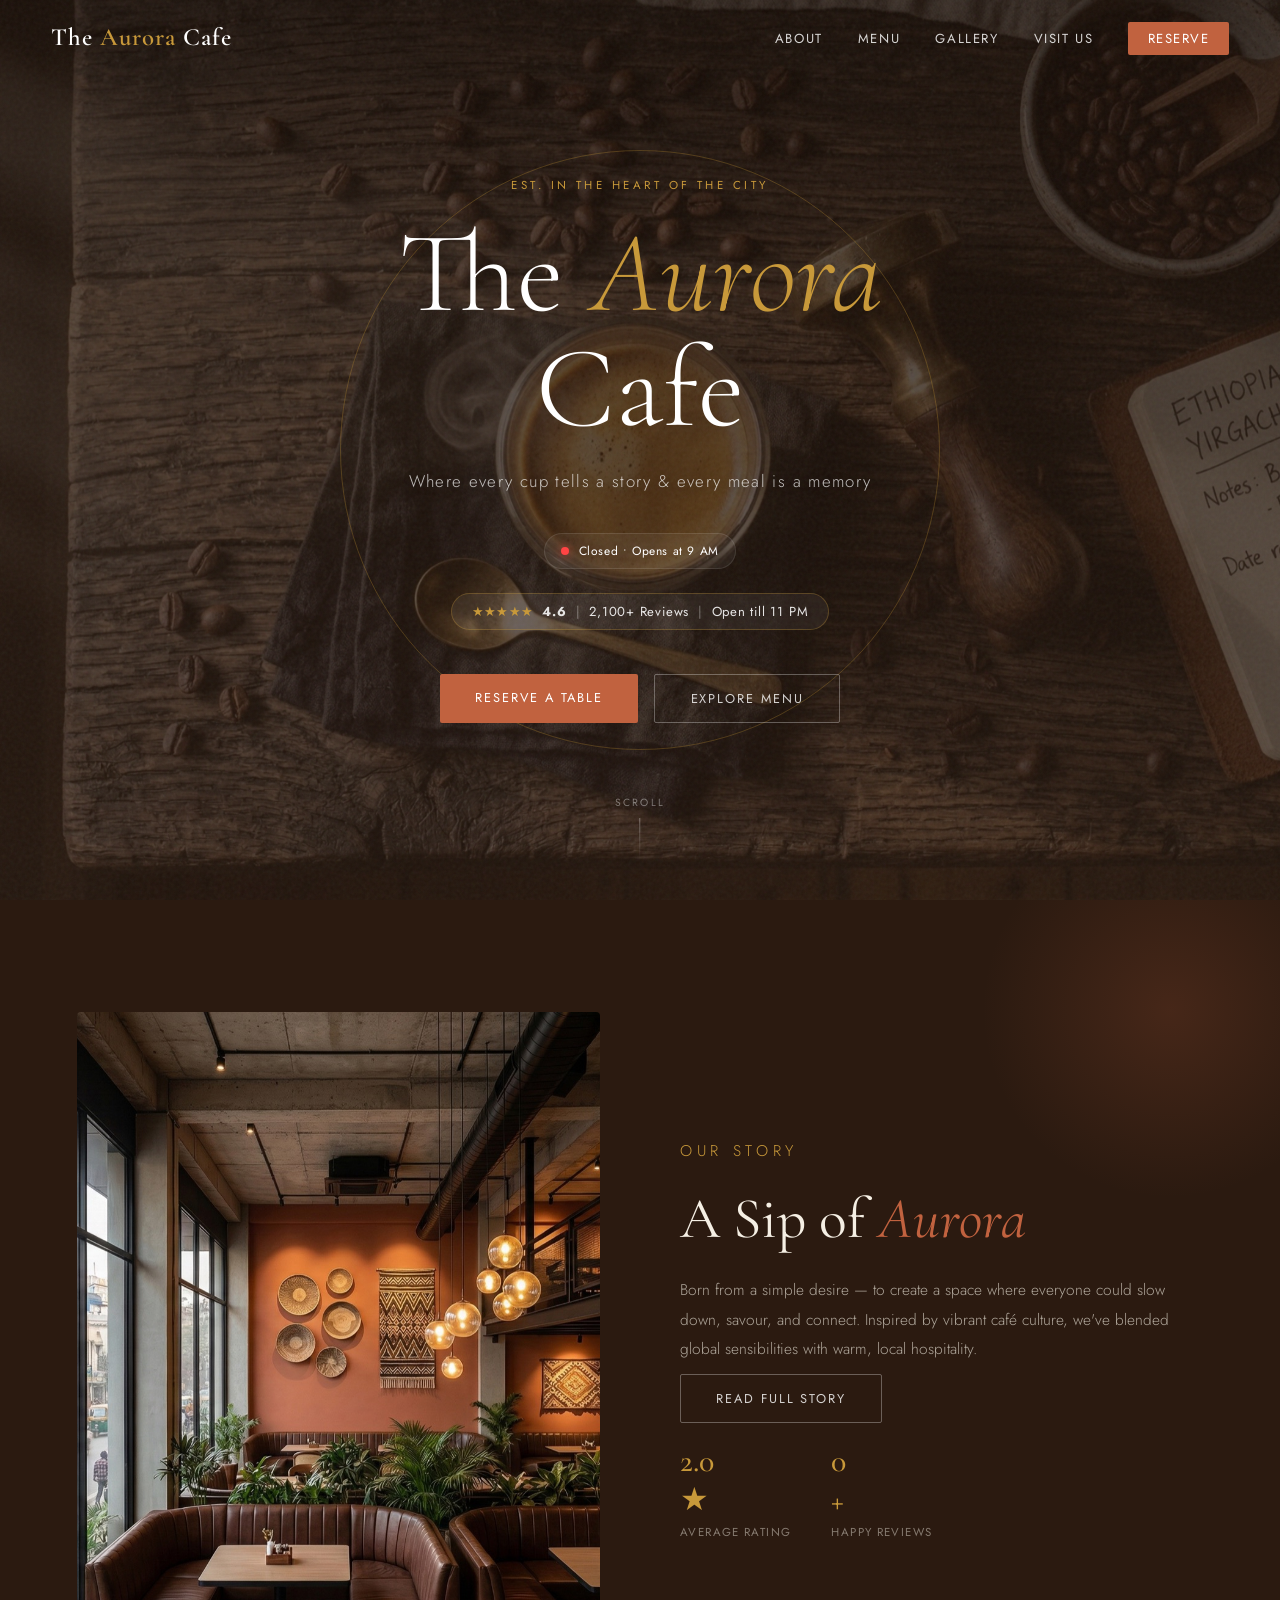
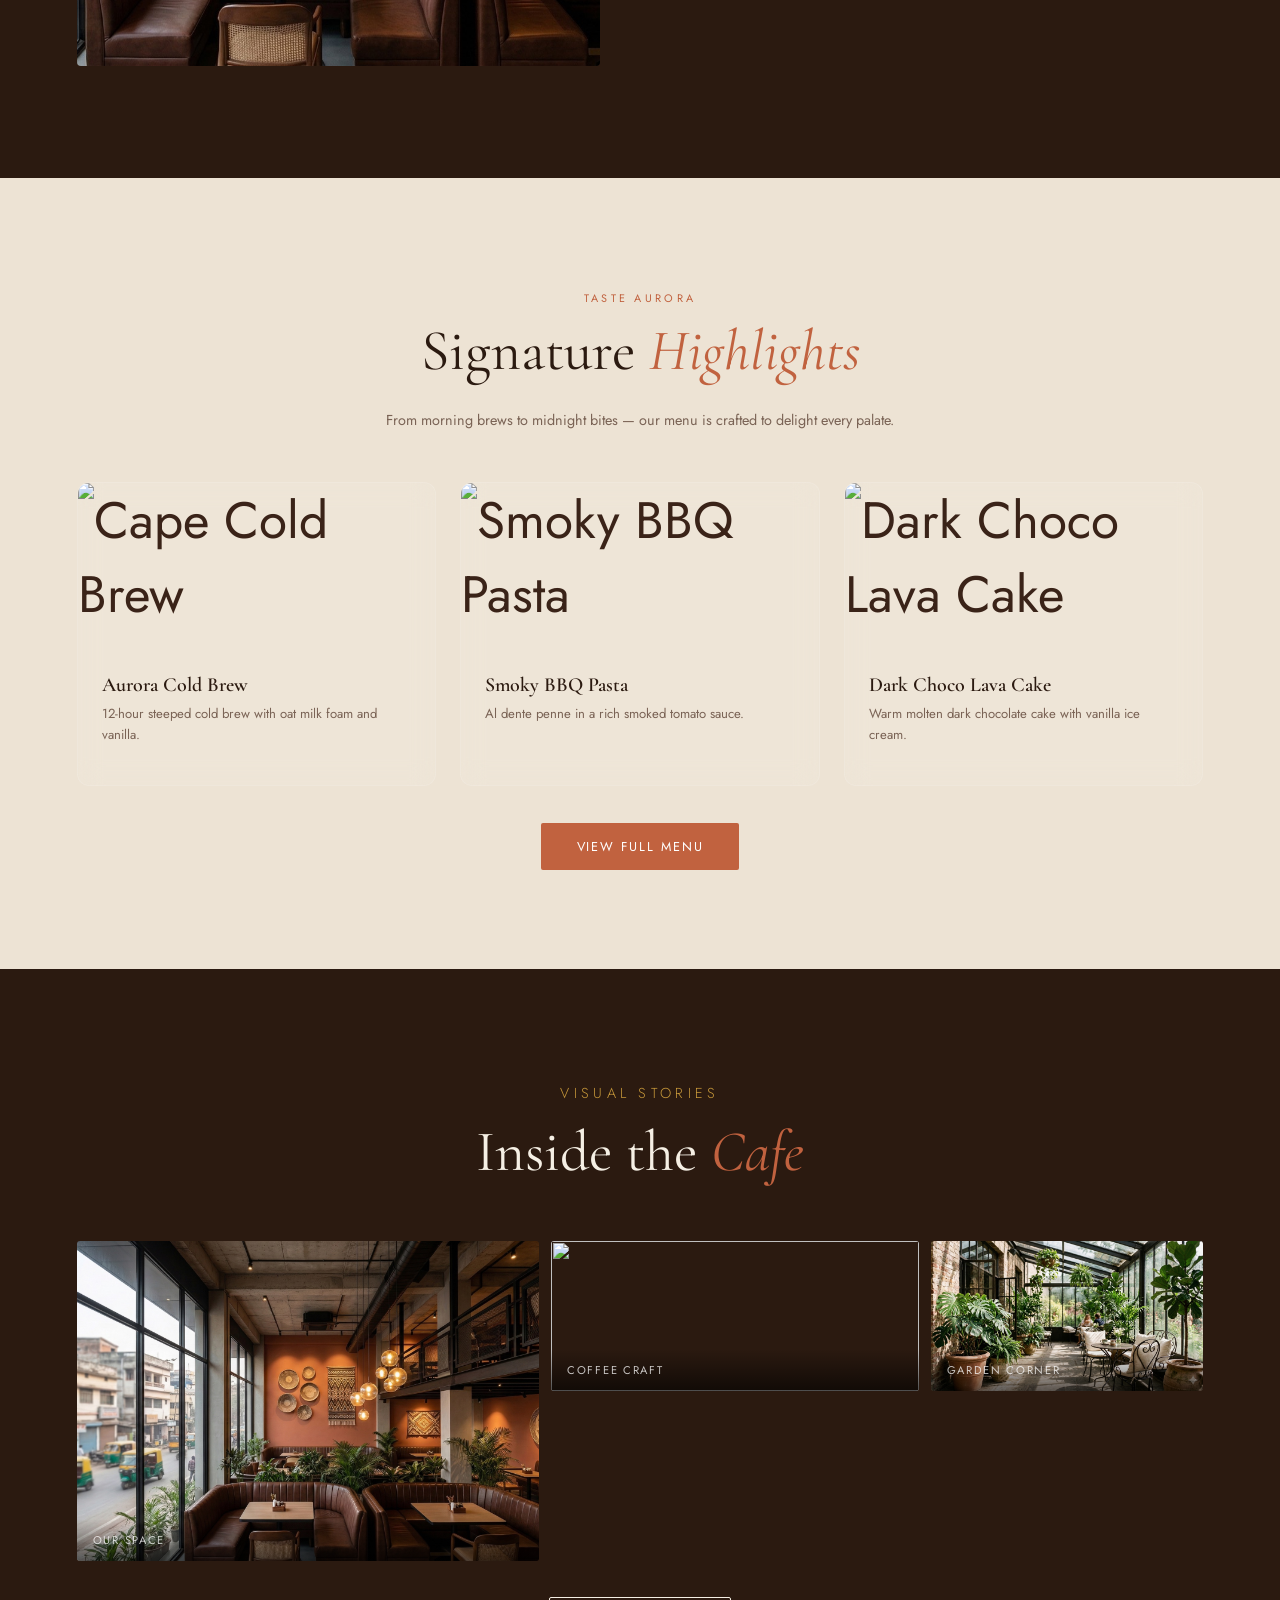
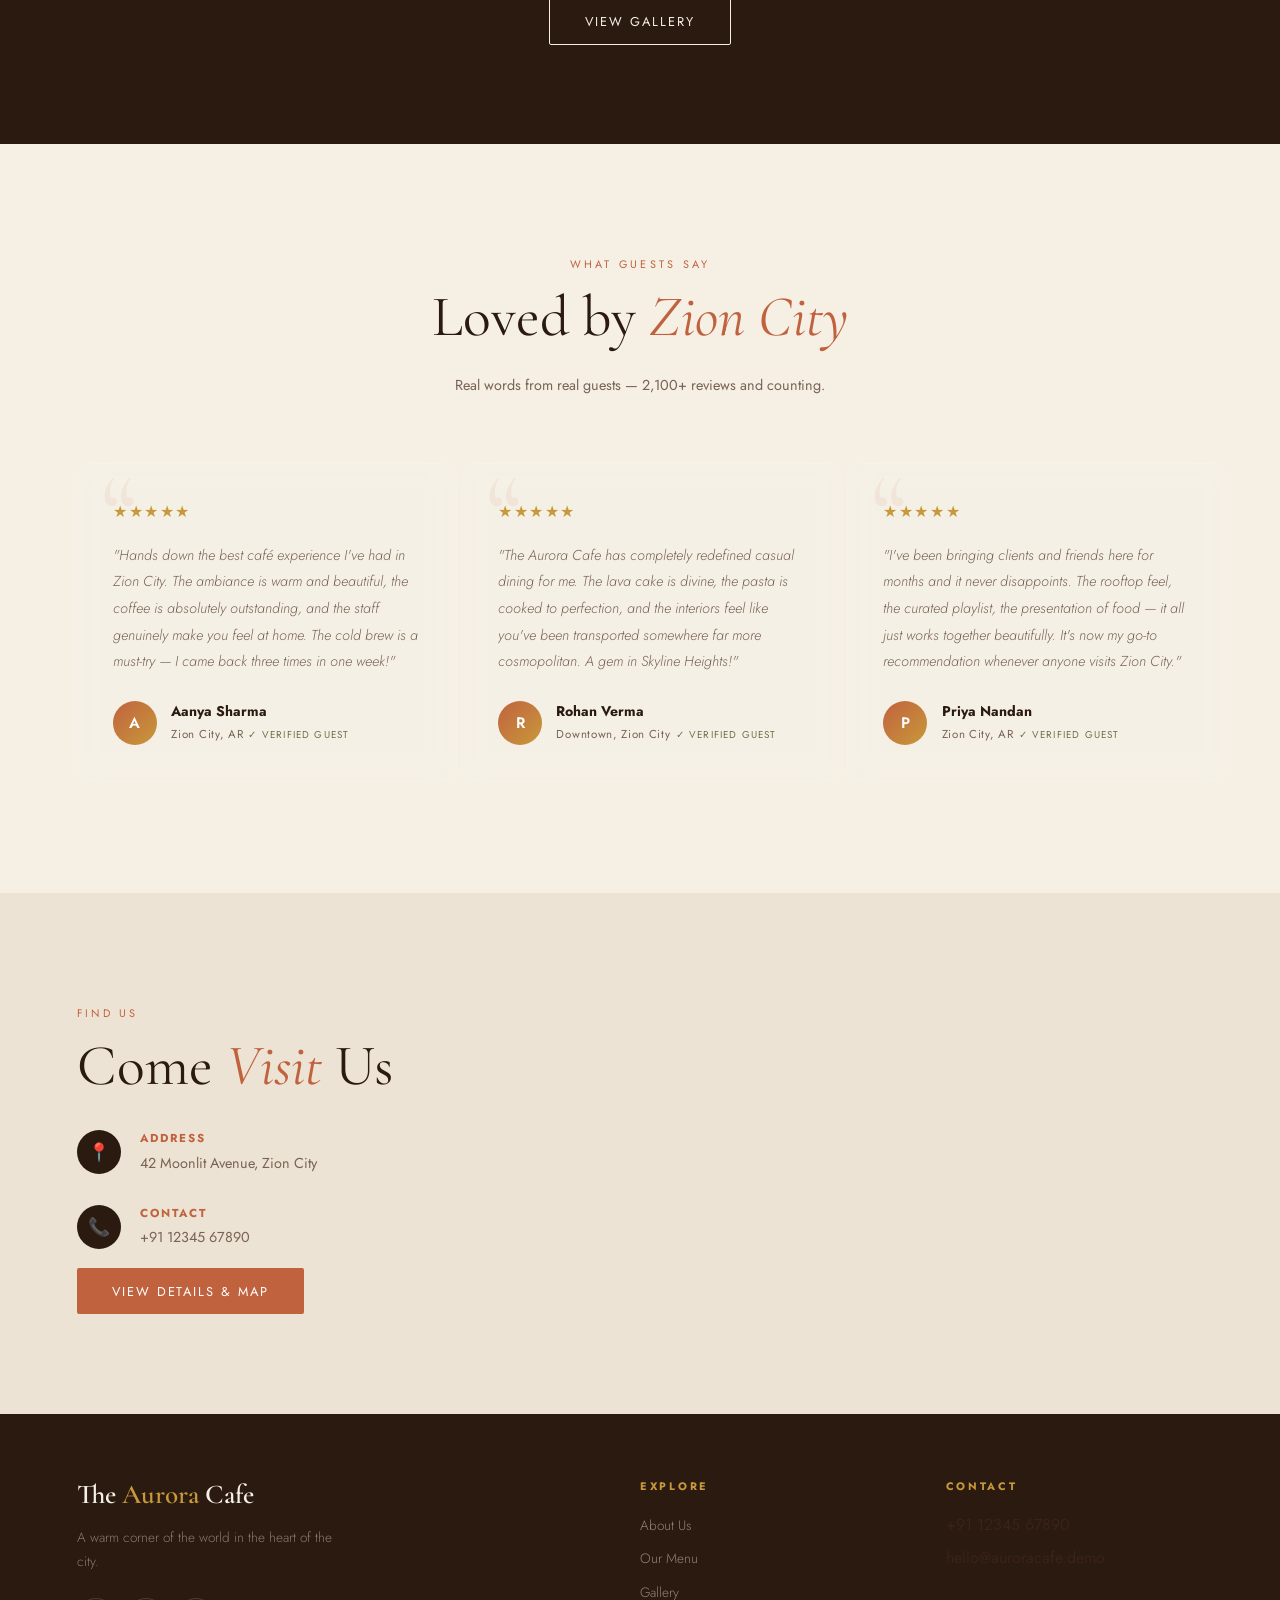
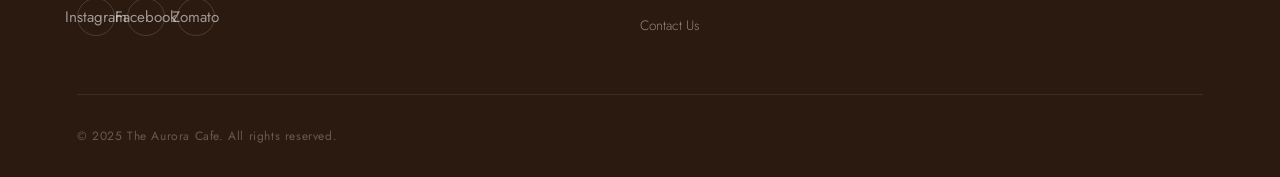
==== commit 42fc081d: "Multi-page conversion: Dedicated pages for About, Menu, Gallery, and Visit" ====
--- a/index.html
+++ b/index.html
@@ -25,14 +25,13 @@
 
     <!-- ── NAV ── -->
     <nav id="navbar">
-        <a href="#hero" class="nav-logo">The <span>Aurora</span> Cafe</a>
+        <a href="index.html" class="nav-logo">The <span>Aurora</span> Cafe</a>
         <ul class="nav-links">
-            <li><a href="#about">About</a></li>
-            <li><a href="#menu">Menu</a></li>
-            <li><a href="#gallery">Gallery</a></li>
-            <li><a href="#reviews">Reviews</a></li>
-            <li><a href="#visit">Visit Us</a></li>
-            <li><a href="#visit" class="nav-cta">Reserve</a></li>
+            <li><a href="about.html">About</a></li>
+            <li><a href="menu.html">Menu</a></li>
+            <li><a href="gallery.html">Gallery</a></li>
+            <li><a href="contact.html">Visit Us</a></li>
+            <li><a href="contact.html" class="nav-cta">Reserve</a></li>
         </ul>
         <div class="hamburger" id="hamburger" onclick="openMobileNav()">
             <span></span><span></span><span></span>
@@ -42,12 +41,11 @@
     <!-- Mobile Nav -->
     <div class="mobile-nav" id="mobileNav">
         <button class="mobile-close" onclick="closeMobileNav()">✕</button>
-        <a href="#about" onclick="closeMobileNav()">About</a>
-        <a href="#menu" onclick="closeMobileNav()">Menu</a>
-        <a href="#gallery" onclick="closeMobileNav()">Gallery</a>
-        <a href="#reviews" onclick="closeMobileNav()">Reviews</a>
-        <a href="#visit" onclick="closeMobileNav()">Visit Us</a>
-        <a href="#visit" onclick="closeMobileNav()" style="color:var(--gold)">Reserve a Table</a>
+        <a href="about.html">About</a>
+        <a href="menu.html">Menu</a>
+        <a href="gallery.html">Gallery</a>
+        <a href="contact.html">Visit Us</a>
+        <a href="contact.html" style="color:var(--gold)">Reserve a Table</a>
     </div>
 
     <!-- ── HERO ── -->
@@ -75,8 +73,8 @@
                 <span>Open till 11 PM</span>
             </div>
             <div class="hero-btns">
-                <a href="#visit" class="btn-primary">Reserve a Table</a>
-                <a href="#menu" class="btn-outline">Explore Menu</a>
+                <a href="contact.html" class="btn-primary">Reserve a Table</a>
+                <a href="menu.html" class="btn-outline">Explore Menu</a>
             </div>
         </div>
         <div class="hero-scroll">Scroll</div>
@@ -90,23 +88,15 @@
                 <div class="about-img-frame">
                     <img src="images/space.jpg" alt="The Aurora Cafe Interior" class="about-img" loading="lazy">
                 </div>
-                <div class="about-accent-box reveal-scale stagger-3">
-                    <strong>#1</strong>
-                    <span>Café in the City</span>
-                </div>
-            </div>
-            <div class="about-text reveal-right stagger-2">
+            </div>
+            <div class="about-text reveal-right">
                 <p class="section-label">Our Story</p>
-                <h2 class="section-title">A Sip of <em>Aurora</em><br>in your Neighborhood</h2>
+                <h2 class="section-title">A Sip of <em>Aurora</em></h2>
                 <p>Born from a simple desire — to create a space where everyone could slow down, savour, and connect.
-                    Inspired by the vibrant café culture of Aurora, South Africa, we've blended global
-                    sensibilities with warm, local hospitality.</p>
-                <p>With over 2,100 glowing reviews and a proud 4.6-star rating, we've become one of the most
-                    beloved dining destinations — a place where first dates, family brunches, and late-night
-                    conversations all find a home under one roof.</p>
-                <p>From our hand-crafted espresso blends to our indulgent comfort mains, every item on our menu is
-                    prepared with love, fresh ingredients, and an eye for detail that keeps our guests coming back.</p>
-                <div class="about-stats">
+                    Inspired by vibrant café culture, we've blended global sensibilities with warm, local hospitality.
+                </p>
+                <a href="about.html" class="btn-outline" style="margin-top: 1rem;">Read Full Story</a>
+                <div class="about-stats" style="margin-top: 2rem;">
                     <div class="stat">
                         <strong class="counter" data-count="4.6">0</strong><strong>★</strong>
                         <span>Average Rating</span>
@@ -115,10 +105,6 @@
                         <strong class="counter" data-count="2100">0</strong><strong>+</strong>
                         <span>Happy Reviews</span>
                     </div>
-                    <div class="stat">
-                        <strong>11 PM</strong>
-                        <span>Open Until</span>
-                    </div>
                 </div>
             </div>
         </div>
@@ -126,119 +112,49 @@
 
     <!-- ── MENU ── -->
     <section id="menu">
-        <div class="menu-header reveal-scale stagger-1">
-            <p class="section-label">What We Serve</p>
+        <div class="menu-header reveal">
+            <p class="section-label">Taste Aurora</p>
             <h2 class="section-title">Signature <em>Highlights</em></h2>
             <p style="color:var(--muted);font-size:.9rem;line-height:1.8;margin-top:.8rem">From morning brews to
-                midnight bites — our menu is crafted to delight every palate, every hour.</p>
-        </div>
-
-        <!-- Menu Filter Bar -->
-        <div class="menu-filters reveal-scale">
-            <button class="filter-btn active" data-filter="all">All</button>
-            <button class="filter-btn" data-filter="coffee">Coffee</button>
-            <button class="filter-btn" data-filter="snack">Snacks</button>
-            <button class="filter-btn" data-filter="main">Mains</button>
-            <button class="filter-btn" data-filter="dessert">Desserts</button>
-        </div>
-
-        <div class="menu-grid" id="menuGrid">
+                midnight bites — our menu is crafted to delight every palate.</p>
+        </div>
+
+        <div class="menu-grid">
+            <!-- Show only top 3 as teasers -->
             <div class="menu-card reveal-scale stagger-1" data-category="coffee">
                 <div class="menu-card-img">
                     <img src="https://images.unsplash.com/photo-1559496417-e7f25cb247f3?auto=format&fit=crop&q=80&w=600"
                         alt="Cape Cold Brew" loading="lazy">
-                    <span class="menu-tag">Signature</span>
                 </div>
                 <div class="menu-card-body">
-                    <h3>Cape Cold Brew</h3>
-                    <p>12-hour steeped cold brew with oat milk foam and a hint of Madagascar vanilla.</p>
-                    <div class="menu-price"><strong>₹ 220</strong><span>Bestseller</span></div>
-                </div>
-            </div>
-            <div class="menu-card reveal-scale stagger-2" data-category="coffee">
-                <div class="menu-card-img">
-                    <img src="https://images.unsplash.com/photo-1541167760496-162955ed8a9f?auto=format&fit=crop&q=80&w=600"
-                        alt="Spiced Masala Latte" loading="lazy">
-                    <span class="menu-tag">Coffee</span>
-                </div>
-                <div class="menu-card-body">
-                    <h3>Spiced Masala Latte</h3>
-                    <p>A desi-inspired latte with cardamom, ginger, cinnamon &amp; single-origin espresso.</p>
-                    <div class="menu-price"><strong>₹ 195</strong><span>Fan Favourite</span></div>
-                </div>
-            </div>
-            <div class="menu-card reveal-scale stagger-3" data-category="snack">
-                <div class="menu-card-img">
-                    <img src="https://images.unsplash.com/photo-1525351484163-7529414344d8?auto=format&fit=crop&q=80&w=600"
-                        alt="Peri-Peri Paneer Toast" loading="lazy">
-                    <span class="menu-tag">Snack</span>
-                </div>
-                <div class="menu-card-body">
-                    <h3>Peri-Peri Paneer Toast</h3>
-                    <p>Thick sourdough with flame-grilled paneer, roasted peppers &amp; house peri-peri drizzle.</p>
-                    <div class="menu-price"><strong>₹ 260</strong><span>Vegetarian</span></div>
-                </div>
-            </div>
-            <div class="menu-card reveal-scale stagger-4" data-category="main">
+                    <h3>Aurora Cold Brew</h3>
+                    <p>12-hour steeped cold brew with oat milk foam and vanilla.</p>
+                </div>
+            </div>
+            <div class="menu-card reveal-scale stagger-2" data-category="main">
                 <div class="menu-card-img">
                     <img src="https://images.unsplash.com/photo-1473093226795-af9932fe5856?auto=format&fit=crop&q=80&w=600"
                         alt="Smoky BBQ Pasta" loading="lazy">
-                    <span class="menu-tag">Main</span>
                 </div>
                 <div class="menu-card-body">
                     <h3>Smoky BBQ Pasta</h3>
-                    <p>Al dente penne in a rich smoked tomato &amp; herb sauce, topped with parmesan shavings.</p>
-                    <div class="menu-price"><strong>₹ 340</strong><span>Chef's Pick</span></div>
-                </div>
-            </div>
-            <div class="menu-card reveal-scale stagger-1" data-category="main">
-                <div class="menu-card-img">
-                    <img src="https://images.unsplash.com/photo-1568901346375-23c9450c58cd?auto=format&fit=crop&q=80&w=600"
-                        alt="Aurora Classic Burger" loading="lazy">
-                    <span class="menu-tag">Main</span>
-                </div>
-                <div class="menu-card-body">
-                    <h3>Aurora Classic Burger</h3>
-                    <p>Double-stacked patty with caramelised onions, aged cheddar, pickles &amp; truffle aioli.</p>
-                    <div class="menu-price"><strong>₹ 380</strong><span>Bestseller</span></div>
-                </div>
-            </div>
-            <div class="menu-card reveal-scale stagger-2" data-category="snack">
-                <div class="menu-card-img">
-                    <img src="https://images.unsplash.com/photo-1540189549336-e6e99c3679fe?auto=format&fit=crop&q=80&w=600"
-                        alt="Avocado &amp; Feta Bowl" loading="lazy">
-                    <span class="menu-tag">Light Bite</span>
-                </div>
-                <div class="menu-card-body">
-                    <h3>Avocado &amp; Feta Bowl</h3>
-                    <p>Fresh greens, roasted cherry tomatoes, creamy avocado, feta &amp; lemon-herb vinaigrette.</p>
-                    <div class="menu-price"><strong>₹ 295</strong><span>Healthy</span></div>
+                    <p>Al dente penne in a rich smoked tomato sauce.</p>
                 </div>
             </div>
             <div class="menu-card reveal-scale stagger-3" data-category="dessert">
-                <div class="menu-card-img">
-                    <img src="https://images.unsplash.com/photo-1484723091739-30a097e8f929?auto=format&fit=crop&q=80&w=600"
-                        alt="Belgian Waffle Stack" loading="lazy">
-                    <span class="menu-tag">Dessert</span>
-                </div>
-                <div class="menu-card-body">
-                    <h3>Belgian Waffle Stack</h3>
-                    <p>Golden waffles layered with Nutella, fresh strawberries, vanilla cream &amp; crushed almonds.</p>
-                    <div class="menu-price"><strong>₹ 280</strong><span>Sweet Treat</span></div>
-                </div>
-            </div>
-            <div class="menu-card reveal-scale stagger-4" data-category="dessert">
                 <div class="menu-card-img">
                     <img src="https://images.unsplash.com/photo-1563805042-7684c019e1cb?auto=format&fit=crop&q=80&w=600"
                         alt="Dark Choco Lava Cake" loading="lazy">
-                    <span class="menu-tag">Must Try</span>
                 </div>
                 <div class="menu-card-body">
                     <h3>Dark Choco Lava Cake</h3>
-                    <p>Warm molten dark chocolate cake with a vanilla bean ice cream quenelle.</p>
-                    <div class="menu-price"><strong>₹ 245</strong><span>Must Try</span></div>
-                </div>
-            </div>
+                    <p>Warm molten dark chocolate cake with vanilla ice cream.</p>
+                </div>
+            </div>
+        </div>
+
+        <div style="text-align: center; margin-top: 3rem;" class="reveal">
+            <a href="menu.html" class="btn-primary">View Full Menu</a>
         </div>
     </section>
 
@@ -247,31 +163,18 @@
         <div class="gallery-header reveal">
             <p class="section-label" style="color:var(--gold)">Visual Stories</p>
             <h2 class="section-title" style="color:var(--cream)">Inside the <em>Cafe</em></h2>
-            <p>Warm lights, curated corners, and moments worth staying for.</p>
         </div>
         <div class="gallery-grid reveal">
-            <div class="g-item" data-label="Our Space">
-                <img src="images/space.jpg" alt="Cafe Space" loading="lazy">
-            </div>
-            <div class="g-item" data-label="Coffee Craft">
-                <img src="https://images.unsplash.com/photo-1495474472287-4d71bcdd2085?auto=format&fit=crop&q=80&w=600"
-                    alt="Latte Art" loading="lazy">
-            </div>
-            <div class="g-item" data-label="Garden Corner">
-                <img src="images/garden.jpg" alt="Cafe Plants" loading="lazy">
-            </div>
-            <div class="g-item" data-label="Evening Vibe">
-                <img src="https://images.unsplash.com/photo-1514933651103-005eec06c04b?auto=format&fit=crop&q=80&w=800"
-                    alt="Night Ambiance" loading="lazy">
-            </div>
-            <div class="g-item" data-label="Weekend Brunch">
-                <img src="https://images.unsplash.com/photo-1493770348161-369560ae357d?auto=format&fit=crop&q=80&w=600"
-                    alt="Brunch Spread">
-            </div>
-            <div class="g-item" data-label="Sweet Treats">
-                <img src="https://images.unsplash.com/photo-1551024601-bec78aea704b?auto=format&fit=crop&q=80&w=600"
-                    alt="Desserts">
-            </div>
+            <!-- Teaser grid -->
+            <div class="g-item" data-label="Our Space"><img src="images/space.jpg" loading="lazy"></div>
+            <div class="g-item" data-label="Coffee Craft"><img
+                    src="https://images.unsplash.com/photo-1495474472287-4d71bcdd2085?auto=format&fit=crop&q=80&w=600"
+                    loading="lazy"></div>
+            <div class="g-item" data-label="Garden Corner"><img src="images/garden.jpg" loading="lazy"></div>
+        </div>
+        <div style="text-align: center; margin-top: 3rem;" class="reveal">
+            <a href="gallery.html" class="btn-outline" style="border-color: var(--cream); color: var(--cream);">View
+                Gallery</a>
         </div>
     </section>
 
@@ -286,7 +189,8 @@
         <div class="reviews-grid">
             <div class="review-card reveal-left stagger-1">
                 <div class="review-stars">★★★★★</div>
-                <p class="review-text">"Hands down the best café experience I've had in Zion City. The ambiance is warm and
+                <p class="review-text">"Hands down the best café experience I've had in Zion City. The ambiance is warm
+                    and
                     beautiful, the coffee is absolutely outstanding, and the staff genuinely make you feel at home. The
                     cold brew is a must-try — I came back three times in one week!"</p>
                 <div class="review-author">
@@ -339,49 +243,17 @@
                     <div class="info-icon">📍</div>
                     <div>
                         <h4>Address</h4>
-                        <p>42 Moonlit Avenue<br>Starlight District<br>Skyline Heights, Downtown<br>Zion City,
-                            AR – 90001</p>
-                    </div>
-                </div>
-                <div class="info-block">
-                    <div class="info-icon">🕐</div>
-                    <div>
-                        <h4>Opening Hours</h4>
-                        <div class="hours-grid">
-                            <span>Mon – Fri</span><strong>10:00 AM – 11:00 PM</strong>
-                            <span>Sat – Sun</span><strong>9:00 AM – 11:00 PM</strong>
-                            <span>Public Holidays</span><strong>10:00 AM – 11:00 PM</strong>
-                        </div>
+                        <p>42 Moonlit Avenue, Zion City</p>
                     </div>
                 </div>
                 <div class="info-block">
                     <div class="info-icon">📞</div>
                     <div>
                         <h4>Contact</h4>
-                        <p>+91 12345 67890<br>hello@thecafetown.demo</p>
-                    </div>
-                </div>
-                <div class="info-block">
-                    <div class="info-icon">⭐</div>
-                    <div>
-                        <h4>Reservations</h4>
-                        <p>Walk-ins welcome. For groups of 6+, we recommend calling ahead to ensure the best experience.
-                        </p>
-                    </div>
-                </div>
-            </div>
-            <div class="reveal">
-                <div class="map-frame">
-                    <iframe
-                        src="https://www.google.com/maps/embed?pb=!1m18!1m12!1m3!1d1234.5!2d0!3d0!2m3!1f0!2f0!3f0!3m2!1i1024!2i768!4f13.1!3m3!1m2!1s0x0%3A0x0!2zMTPCsDAwJzAwLjAiTiAwwrAwMCcwMC4wIkU!5e0!3m2!1sen!2sin!4v1234567890"
-                        allowfullscreen="" loading="lazy" referrerpolicy="no-referrer-when-downgrade"
-                        title="The Aurora Cafe Location">
-                    </iframe>
-                </div>
-                <a href="#" target="_blank" class="btn-primary"
-                    style="display:inline-flex;align-items:center;gap:.5rem;margin-top:1.2rem;text-decoration:none">
-                    <span>📍</span> Open in Google Maps
-                </a>
+                        <p>+91 12345 67890</p>
+                    </div>
+                </div>
+                <a href="contact.html" class="btn-primary" style="margin-top: 1rem;">View Details & Map</a>
             </div>
         </div>
     </section>
@@ -391,60 +263,32 @@
         <div class="footer-top">
             <div class="footer-brand">
                 <div class="logo">The <span>Aurora</span> Cafe</div>
-                <p>A warm corner of the world in the heart of the city. Crafted coffee, honest food, and good company —
-                    always.</p>
+                <p>A warm corner of the world in the heart of the city.</p>
                 <div class="footer-socials">
-                    <a href="#" class="social-btn" title="Instagram">
-                        <svg width="16" height="16" fill="none" stroke="currentColor" stroke-width="2"
-                            viewBox="0 0 24 24">
-                            <rect x="2" y="2" width="20" height="20" rx="5" />
-                            <circle cx="12" cy="12" r="5" />
-                            <circle cx="17.5" cy="6.5" r="1" fill="currentColor" stroke="none" />
-                        </svg>
-                    </a>
-                    <a href="#" class="social-btn" title="Facebook">
-                        <svg width="16" height="16" fill="none" stroke="currentColor" stroke-width="2"
-                            viewBox="0 0 24 24">
-                            <path d="M18 2h-3a5 5 0 00-5 5v3H7v4h3v8h4v-8h3l1-4h-4V7a1 1 0 011-1h3z" />
-                        </svg>
-                    </a>
-                    <a href="#" class="social-btn" title="Twitter/X">
-                        <svg width="16" height="16" fill="none" stroke="currentColor" stroke-width="2"
-                            viewBox="0 0 24 24">
-                            <path
-                                d="M23 3a10.9 10.9 0 01-3.14 1.53A4.48 4.48 0 0012 8v1A10.66 10.66 0 013 4s-4 9 5 13a11.64 11.64 0 01-7 2c9 5 20 0 20-11.5a4.5 4.5 0 00-.08-.83A7.72 7.72 0 0023 3z" />
-                        </svg>
-                    </a>
-                    <a href="#" class="social-btn" title="Zomato">🍽</a>
+                    <a href="#" class="social-btn">Instagram</a>
+                    <a href="#" class="social-btn">Facebook</a>
+                    <a href="#" class="social-btn">Zomato</a>
                 </div>
             </div>
             <div class="footer-col">
-                <h5>Quick Links</h5>
+                <h5>Explore</h5>
                 <ul>
-                    <li><a href="#about">About Us</a></li>
-                    <li><a href="#menu">Our Menu</a></li>
-                    <li><a href="#gallery">Gallery</a></li>
-                    <li><a href="#reviews">Reviews</a></li>
-                    <li><a href="#visit">Visit Us</a></li>
+                    <li><a href="about.html">About Us</a></li>
+                    <li><a href="menu.html">Our Menu</a></li>
+                    <li><a href="gallery.html">Gallery</a></li>
+                    <li><a href="contact.html">Contact Us</a></li>
                 </ul>
             </div>
             <div class="footer-col">
-                <h5>Opening Hours</h5>
+                <h5>Contact</h5>
                 <ul>
-                    <li><a href="#">Mon – Fri: 10am – 11pm</a></li>
-                    <li><a href="#">Sat – Sun: 9am – 11pm</a></li>
-                    <li><a href="#">Holidays: 10am – 11pm</a></li>
-                    <li><a href="#">📞 +91 98765 43210</a></li>
-                    <li><a href="#">✉ hello@auroracafe.in</a></li>
+                    <li>+91 12345 67890</li>
+                    <li>hello@auroracafe.demo</li>
                 </ul>
             </div>
         </div>
         <div class="footer-bottom">
-            <p>© 2025 The Aurora Cafe, Zion City. All rights reserved.</p>
-            <div class="footer-rating">
-                <span class="stars">★★★★★</span>
-                <span>4.6 · 2,100+ Reviews on Google</span>
-            </div>
+            <p>© 2025 The Aurora Cafe. All rights reserved.</p>
         </div>
     </footer>
 
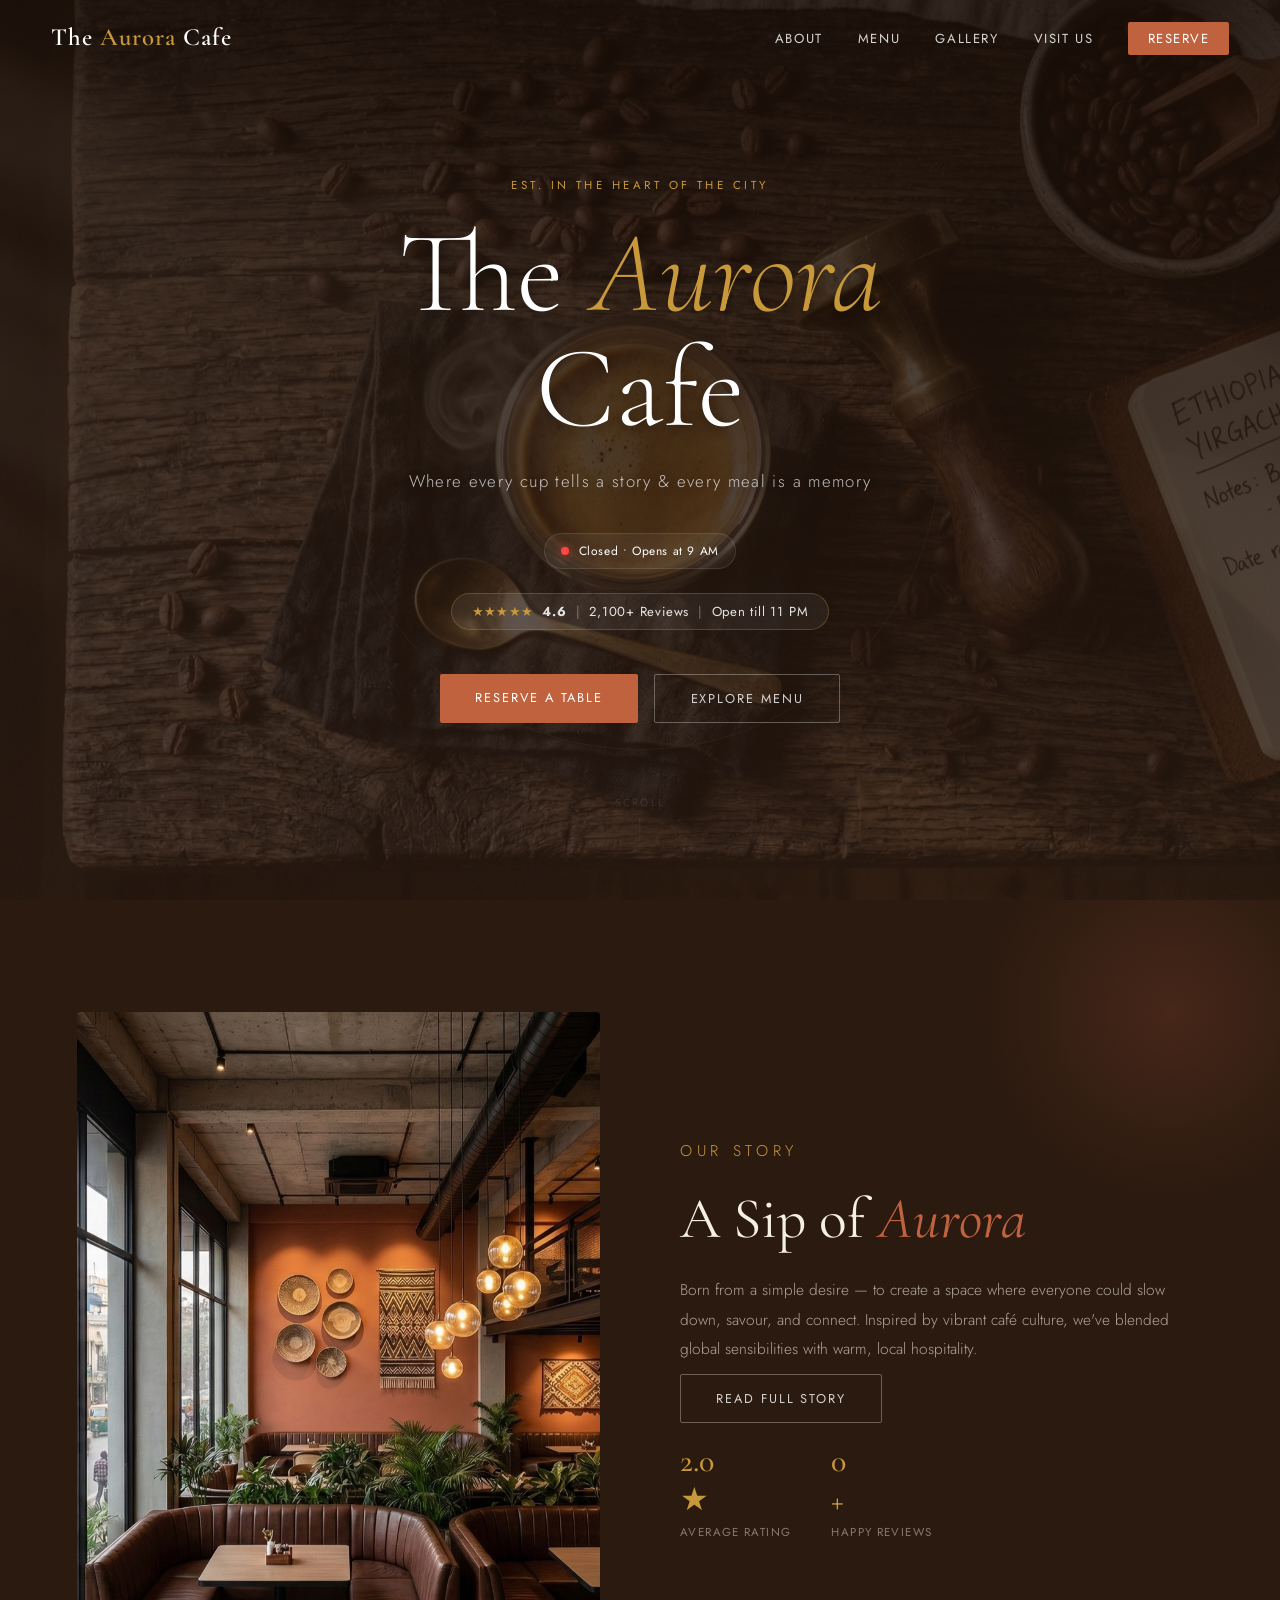
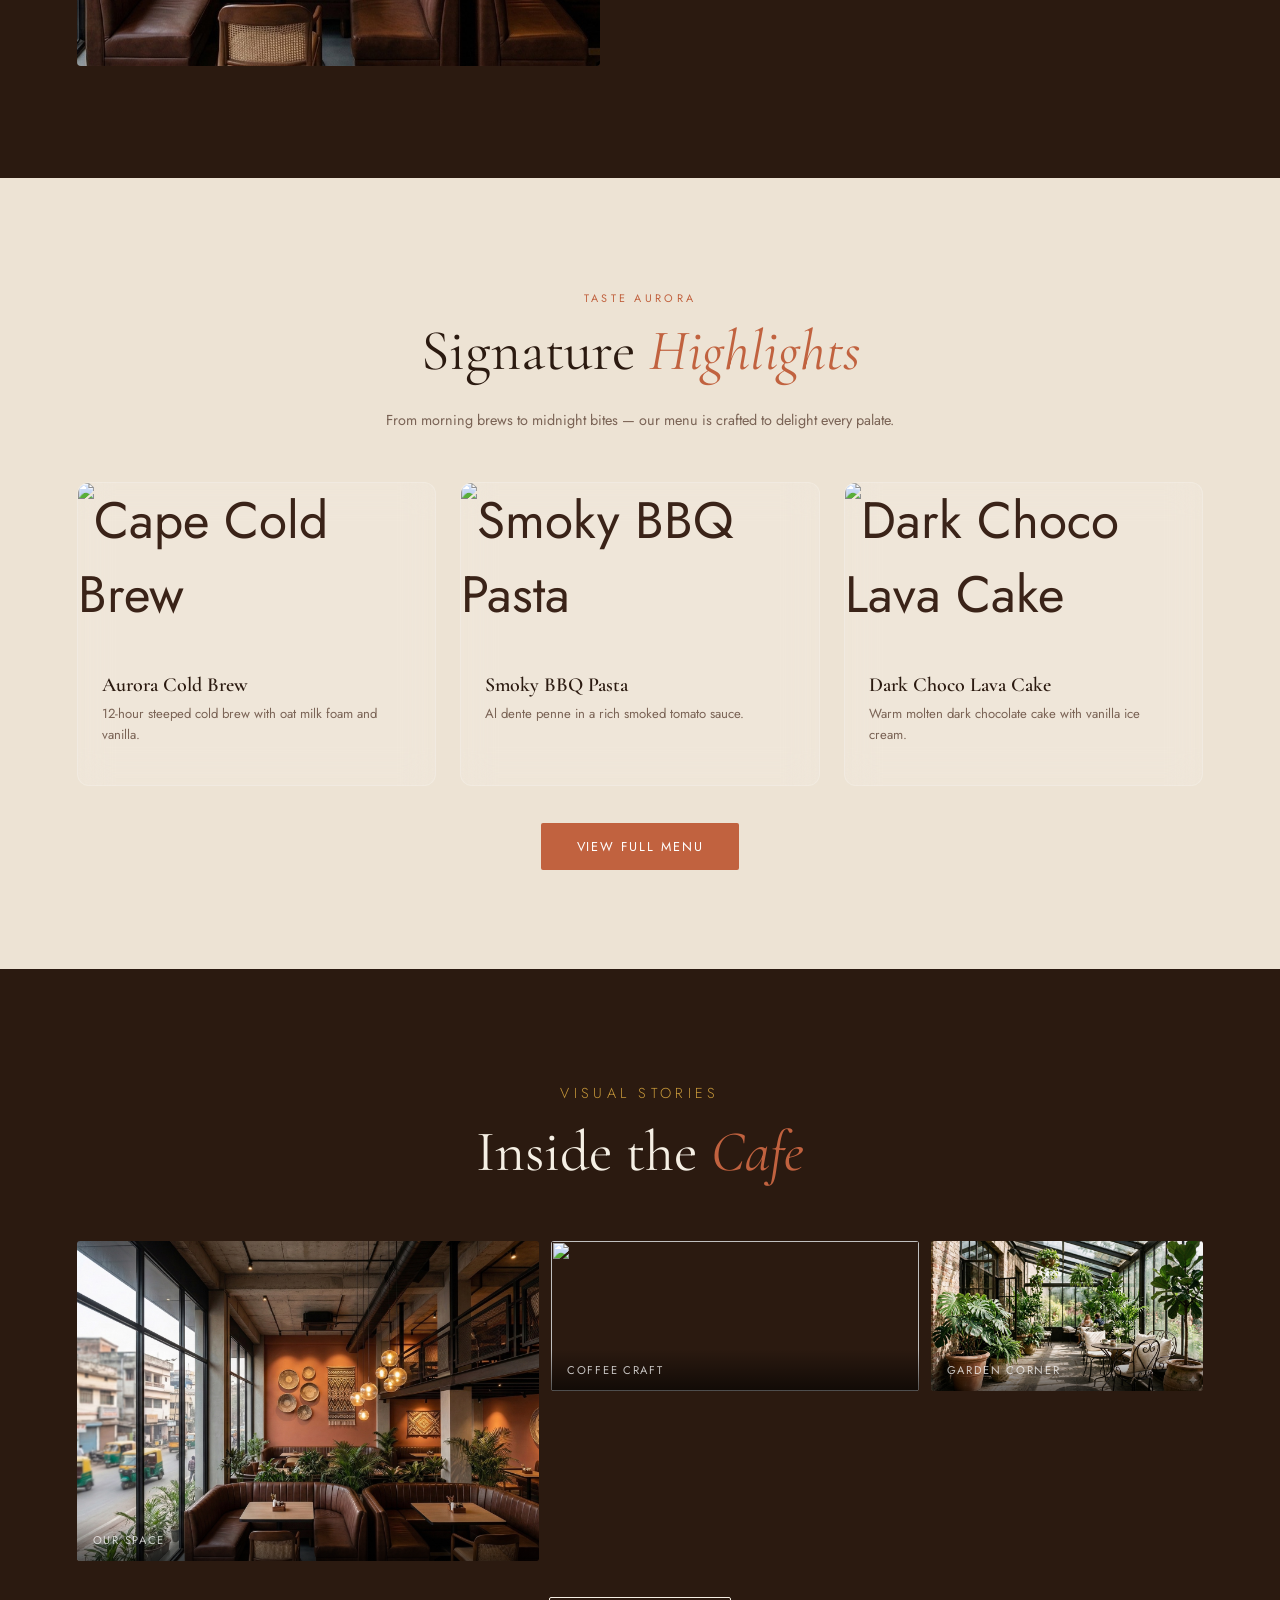
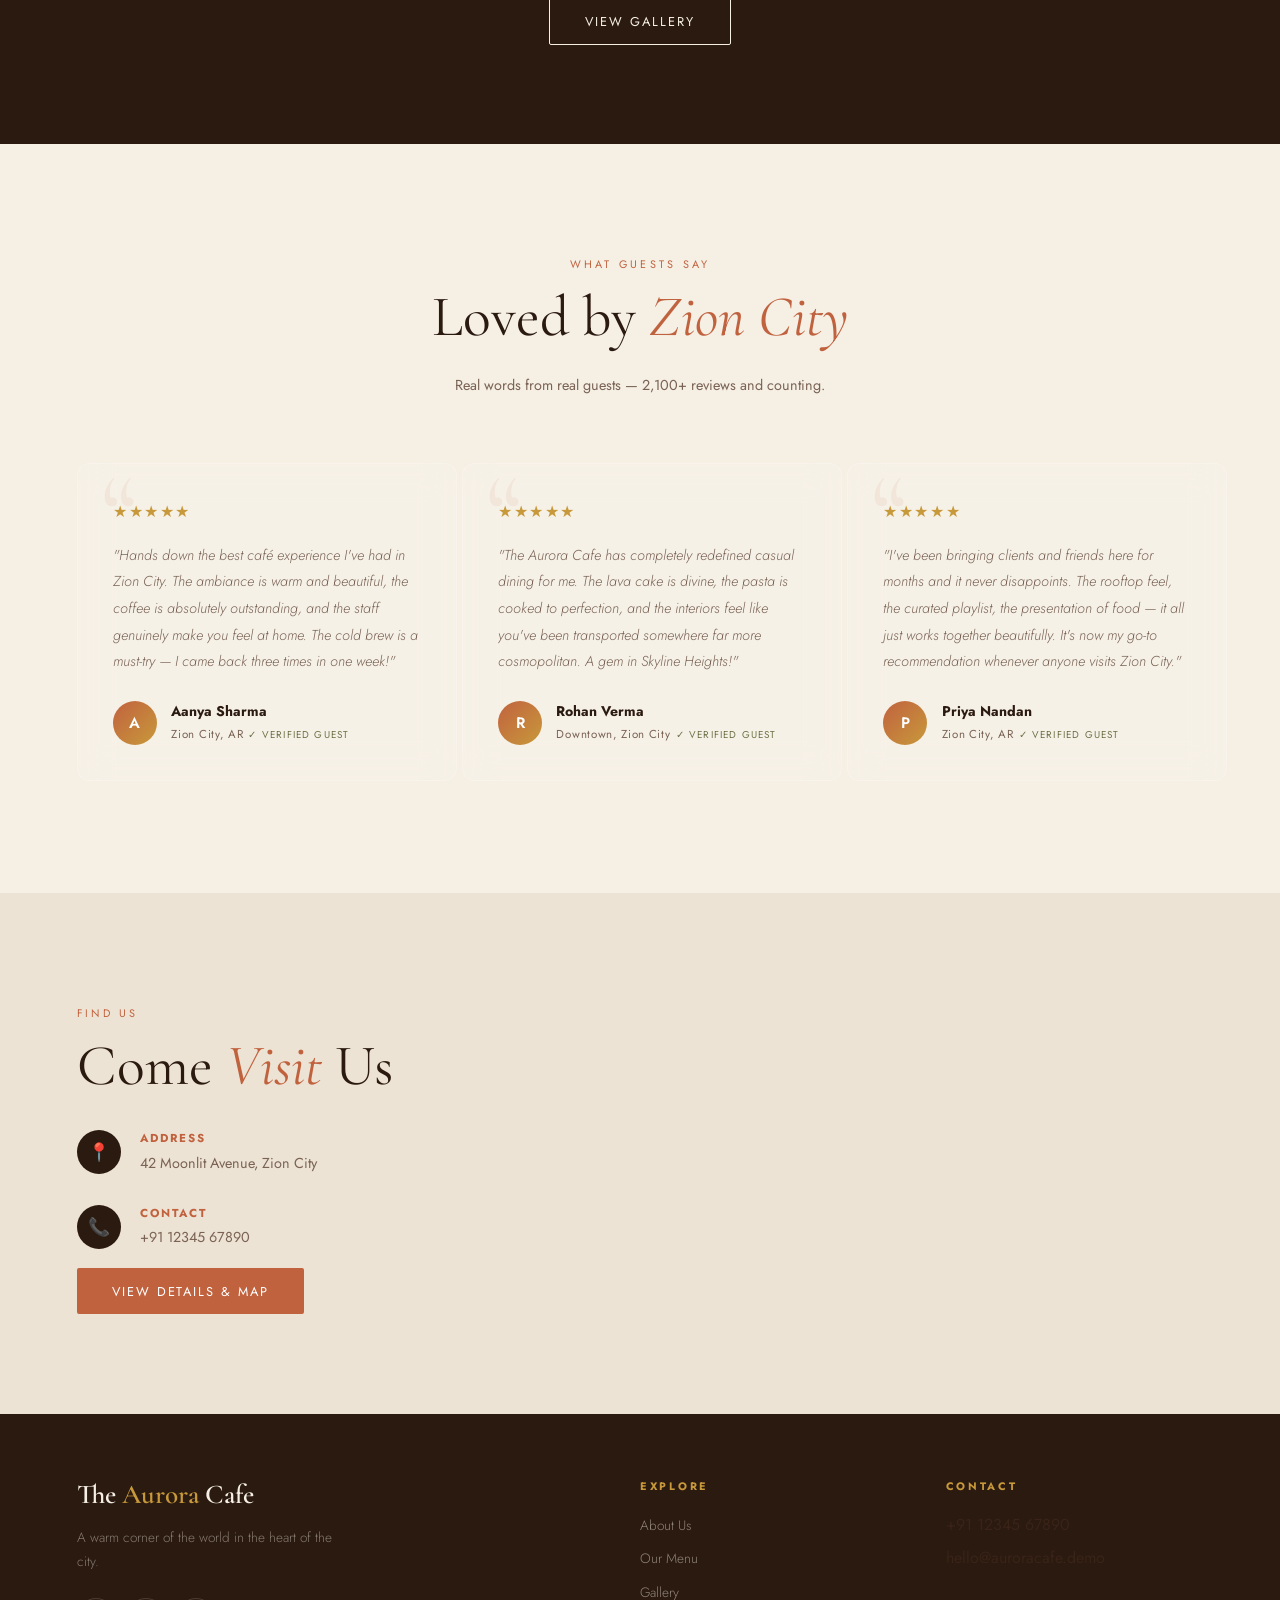
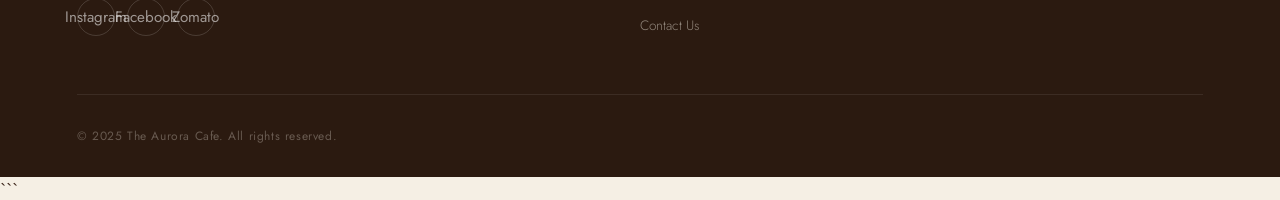
==== commit a6f229cc: "Feature: Added Owner Dashboard and Functional WhatsApp Reservation System" ====
--- a/index.html
+++ b/index.html
@@ -292,7 +292,57 @@
         </div>
     </footer>
 
+    <!-- ── RESERVATION MODAL ── -->
+    <div class="modal-overlay" id="reserveModal">
+        <div class="modal-container">
+            <button class="modal-close" onclick="closeReserveModal()">✕</button>
+            <h3 class="modal-title">Table Reservation</h3>
+            <p class="modal-subtitle">Experience Aurora</p>
+
+            <form class="reservation-form" id="reserveForm">
+                <div class="form-group">
+                    <label for="resName">Full Name</label>
+                    <input type="text" id="resName" placeholder="e.g. John Doe" required>
+                </div>
+                <div class="form-row">
+                    <div class="form-group">
+                        <label for="resPhone">Phone Number</label>
+                        <input type="tel" id="resPhone" placeholder="+91 ..." required>
+                    </div>
+                    <div class="form-group">
+                        <label for="resGuests">Guests</label>
+                        <select id="resGuests">
+                            <option value="1">1 person</option>
+                            <option value="2" selected>2 people</option>
+                            <option value="3">3 people</option>
+                            <option value="4">4 people</option>
+                            <option value="5">5 people</option>
+                            <option value="6+">6+ (Group)</option>
+                        </select>
+                    </div>
+                </div>
+                <div class="form-row">
+                    <div class="form-group">
+                        <label for="resDate">Date</label>
+                        <input type="date" id="resDate" required>
+                    </div>
+                    <div class="form-group">
+                        <label for="resTime">Time</label>
+                        <input type="time" id="resTime" required>
+                    </div>
+                </div>
+                <div class="form-group">
+                    <label for="resSpecial">Special Requests (Optional)</label>
+                    <textarea id="resSpecial" rows="2" placeholder="Anniversary, dietary preferences, etc."></textarea>
+                </div>
+                <button type="submit" class="submit-btn" id="reserveSubmit">Request Reservation</button>
+            </form>
+        </div>
+    </div>
+
+    <script src="settings.js"></script>
     <script src="script.js"></script>
 </body>
 
-</html>+</html>
+```
--- a/style.css
+++ b/style.css
@@ -16,11 +16,11 @@
     --text: #3A2318;
     --muted: #7A6355;
 
-    /* GLASSMORPHISM */
-    --glass-bg: rgba(255, 255, 255, 0.08);
-    --glass-border: rgba(255, 255, 255, 0.12);
-    --glass-shadow: 0 8px 32px 0 rgba(0, 0, 0, 0.2);
-    --glass-blur: 12px;
+    /* GLASSMORPHISM - Refined for better contrast */
+    --glass-bg: rgba(255, 255, 255, 0.12);
+    --glass-border: rgba(255, 255, 255, 0.2);
+    --glass-shadow: 0 12px 40px 0 rgba(0, 0, 0, 0.25);
+    --glass-blur: 16px;
 }
 
 /* ── CUSTOM SCROLLBAR ── */
@@ -170,11 +170,17 @@
 .hero-bg {
     position: absolute;
     inset: 0;
-    background:
-        linear-gradient(rgba(26, 14, 7, 0.8), rgba(43, 26, 16, 0.7)),
-        url('images/hero.jpg');
+    background-image: url('images/hero.jpg');
     background-size: cover;
     background-position: center;
+}
+
+.hero-bg::after {
+    content: '';
+    position: absolute;
+    inset: 0;
+    background: linear-gradient(to bottom, rgba(26, 14, 7, 0.85), rgba(43, 26, 16, 0.75));
+    z-index: 1;
 }
 
 .hero-grain {
@@ -243,6 +249,7 @@
     margin-bottom: 1.4rem;
     opacity: 0;
     animation: fadeUp .9s .5s forwards;
+    text-shadow: 0 4px 12px rgba(0, 0, 0, 0.3);
 }
 
 .hero-title em {
@@ -1514,4 +1521,140 @@
     to {
         width: 100%;
     }
+}
+
+/* ── RESERVATION MODAL ── */
+.modal-overlay {
+    position: fixed;
+    inset: 0;
+    background: rgba(10, 5, 2, 0.85);
+    backdrop-filter: blur(10px);
+    z-index: 2000;
+    display: none;
+    align-items: center;
+    justify-content: center;
+    padding: 20px;
+    opacity: 0;
+    transition: opacity .4s ease;
+}
+
+.modal-overlay.open {
+    display: flex;
+    opacity: 1;
+}
+
+.modal-container {
+    background: var(--glass-bg);
+    backdrop-filter: blur(var(--glass-blur));
+    border: 1px solid var(--glass-border);
+    border-radius: 4px;
+    padding: 3rem;
+    max-width: 500px;
+    width: 100%;
+    position: relative;
+    transform: translateY(30px);
+    transition: transform .4s ease;
+    box-shadow: var(--glass-shadow);
+}
+
+.modal-overlay.open .modal-container {
+    transform: translateY(0);
+}
+
+.modal-close {
+    position: absolute;
+    top: 20px;
+    right: 20px;
+    background: transparent;
+    border: none;
+    color: #fff;
+    font-size: 1.5rem;
+    cursor: pointer;
+    transition: color .3s;
+}
+
+.modal-close:hover {
+    color: var(--gold);
+}
+
+.modal-title {
+    font-family: 'Cormorant Garamond', serif;
+    font-size: 2.2rem;
+    color: #fff;
+    margin-bottom: 0.5rem;
+    text-align: center;
+}
+
+.modal-subtitle {
+    font-size: 0.85rem;
+    color: var(--gold);
+    text-align: center;
+    text-transform: uppercase;
+    letter-spacing: 0.2em;
+    margin-bottom: 2rem;
+}
+
+.reservation-form {
+    display: grid;
+    gap: 1.2rem;
+}
+
+.form-group {
+    display: flex;
+    flex-direction: column;
+    gap: 0.5rem;
+}
+
+.form-group label {
+    font-size: 0.75rem;
+    color: rgba(255, 255, 255, 0.6);
+    text-transform: uppercase;
+    letter-spacing: 0.1em;
+}
+
+.form-group input,
+.form-group select,
+.form-group textarea {
+    background: rgba(255, 255, 255, 0.05);
+    border: 1px solid rgba(255, 255, 255, 0.1);
+    border-radius: 2px;
+    padding: 0.8rem;
+    color: #fff;
+    font-family: 'Jost', sans-serif;
+    font-size: 0.9rem;
+    transition: border-color .3s, background .3s;
+}
+
+.form-group input:focus,
+.form-group select:focus,
+.form-group textarea:focus {
+    outline: none;
+    border-color: var(--gold);
+    background: rgba(255, 255, 255, 0.08);
+}
+
+.form-row {
+    display: grid;
+    grid-template-columns: 1fr 1fr;
+    gap: 1rem;
+}
+
+.submit-btn {
+    background: var(--terra);
+    color: #fff;
+    border: none;
+    padding: 1rem;
+    font-family: 'Jost', sans-serif;
+    text-transform: uppercase;
+    letter-spacing: 0.2em;
+    font-size: 0.85rem;
+    font-weight: 500;
+    cursor: pointer;
+    margin-top: 1rem;
+    transition: background .3s, transform .3s;
+}
+
+.submit-btn:hover {
+    background: var(--gold);
+    transform: translateY(-2px);
 }
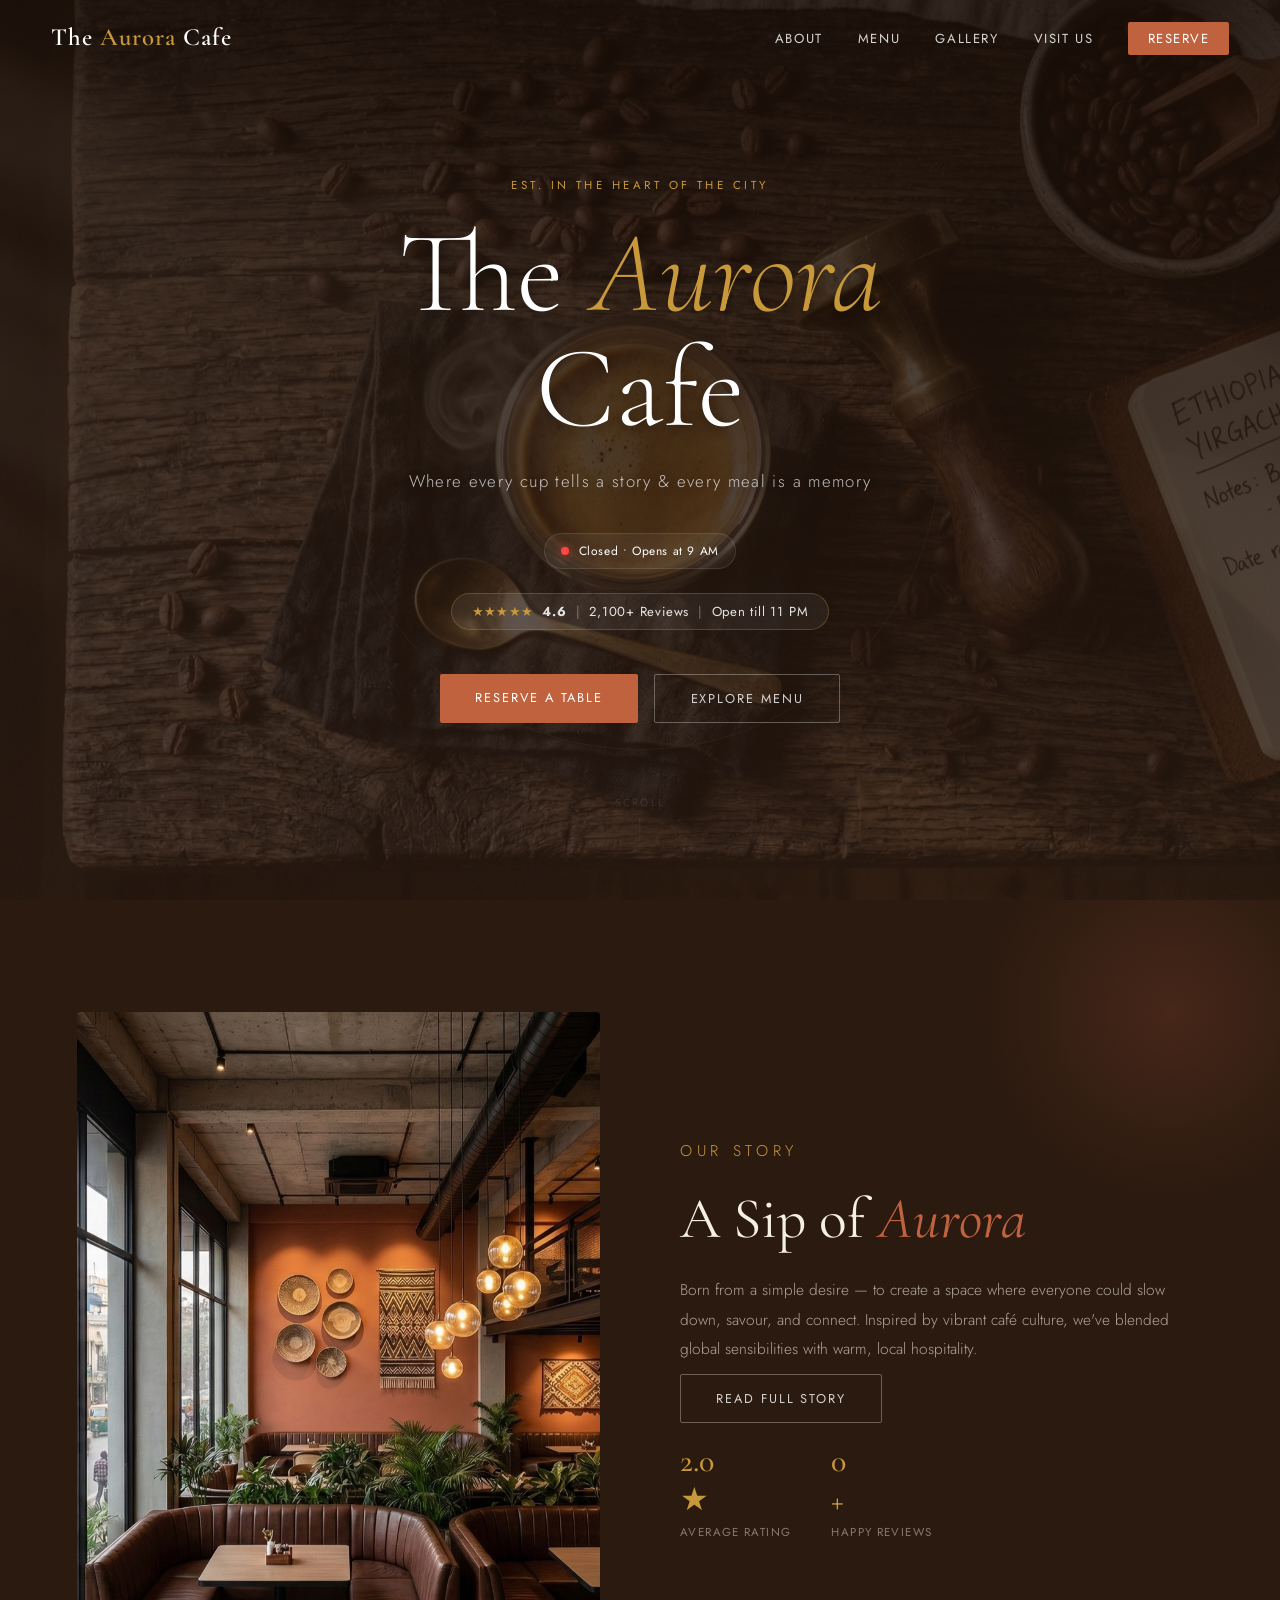
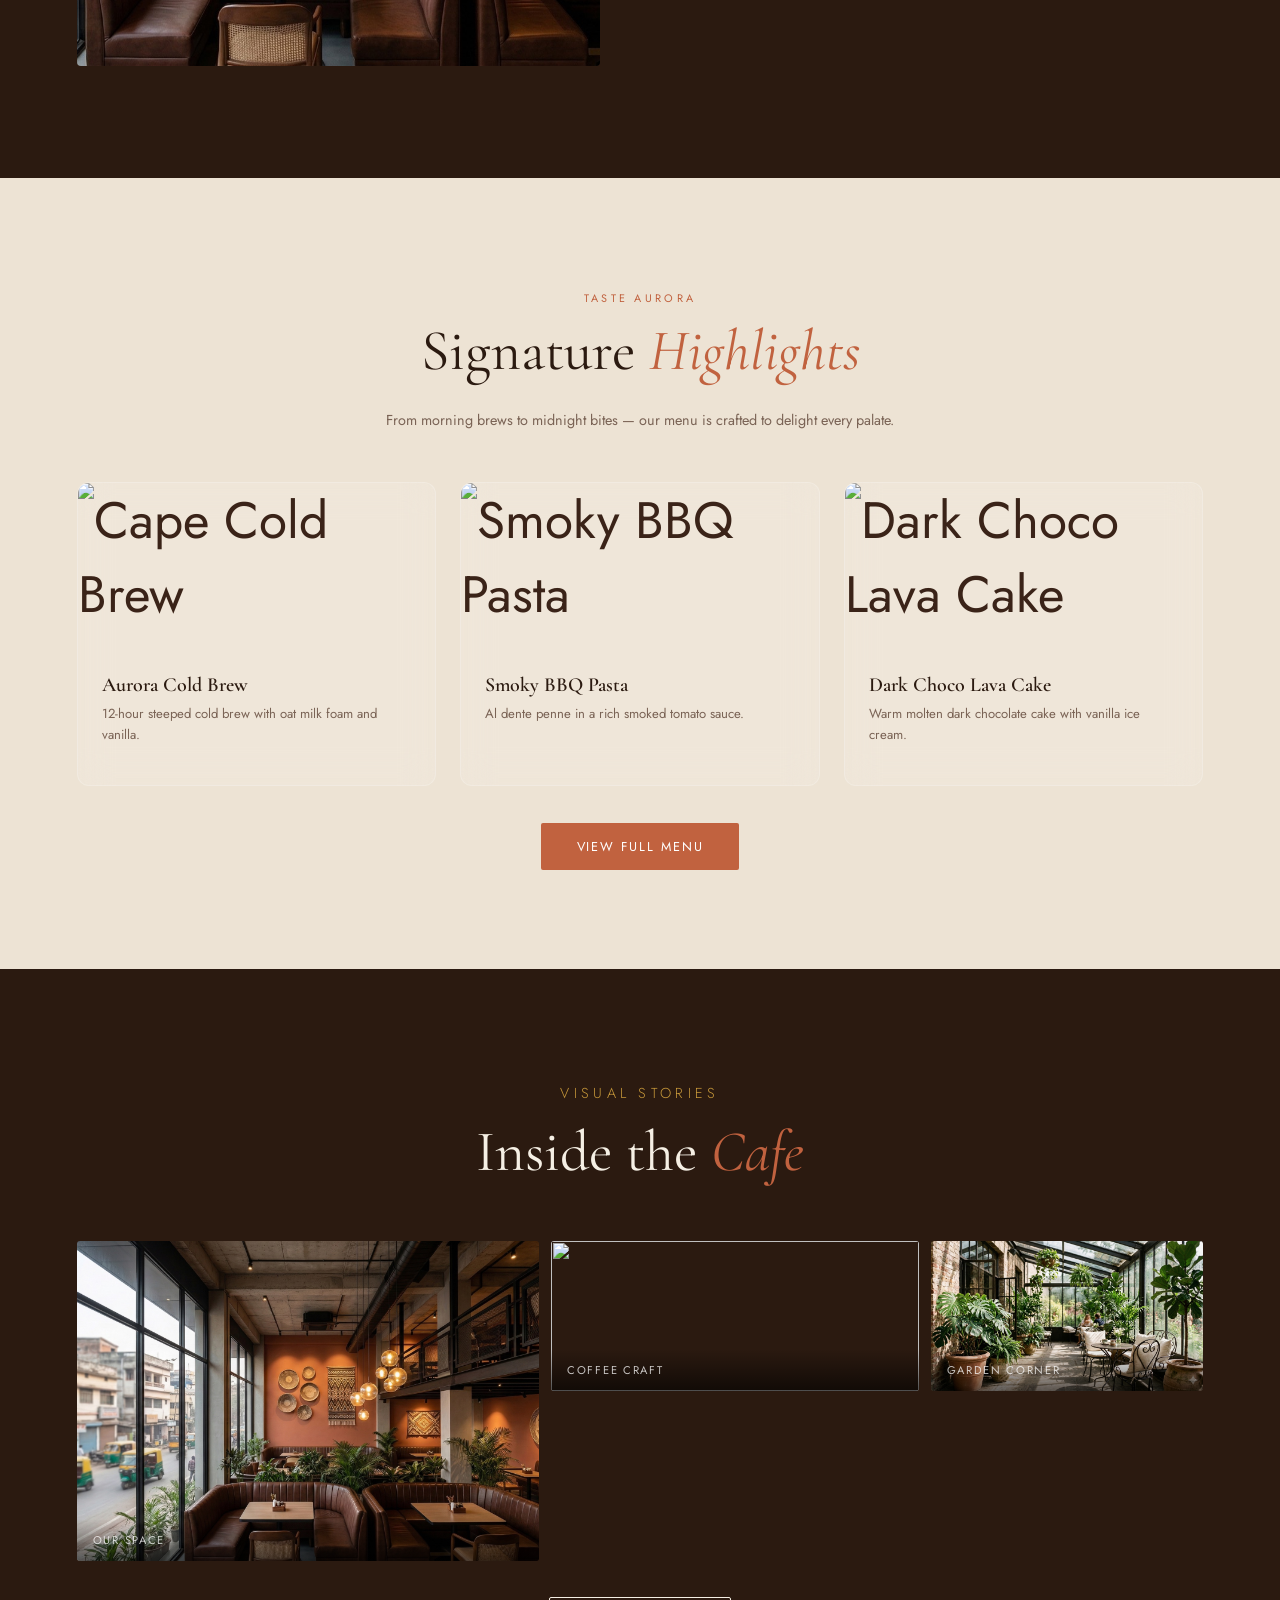
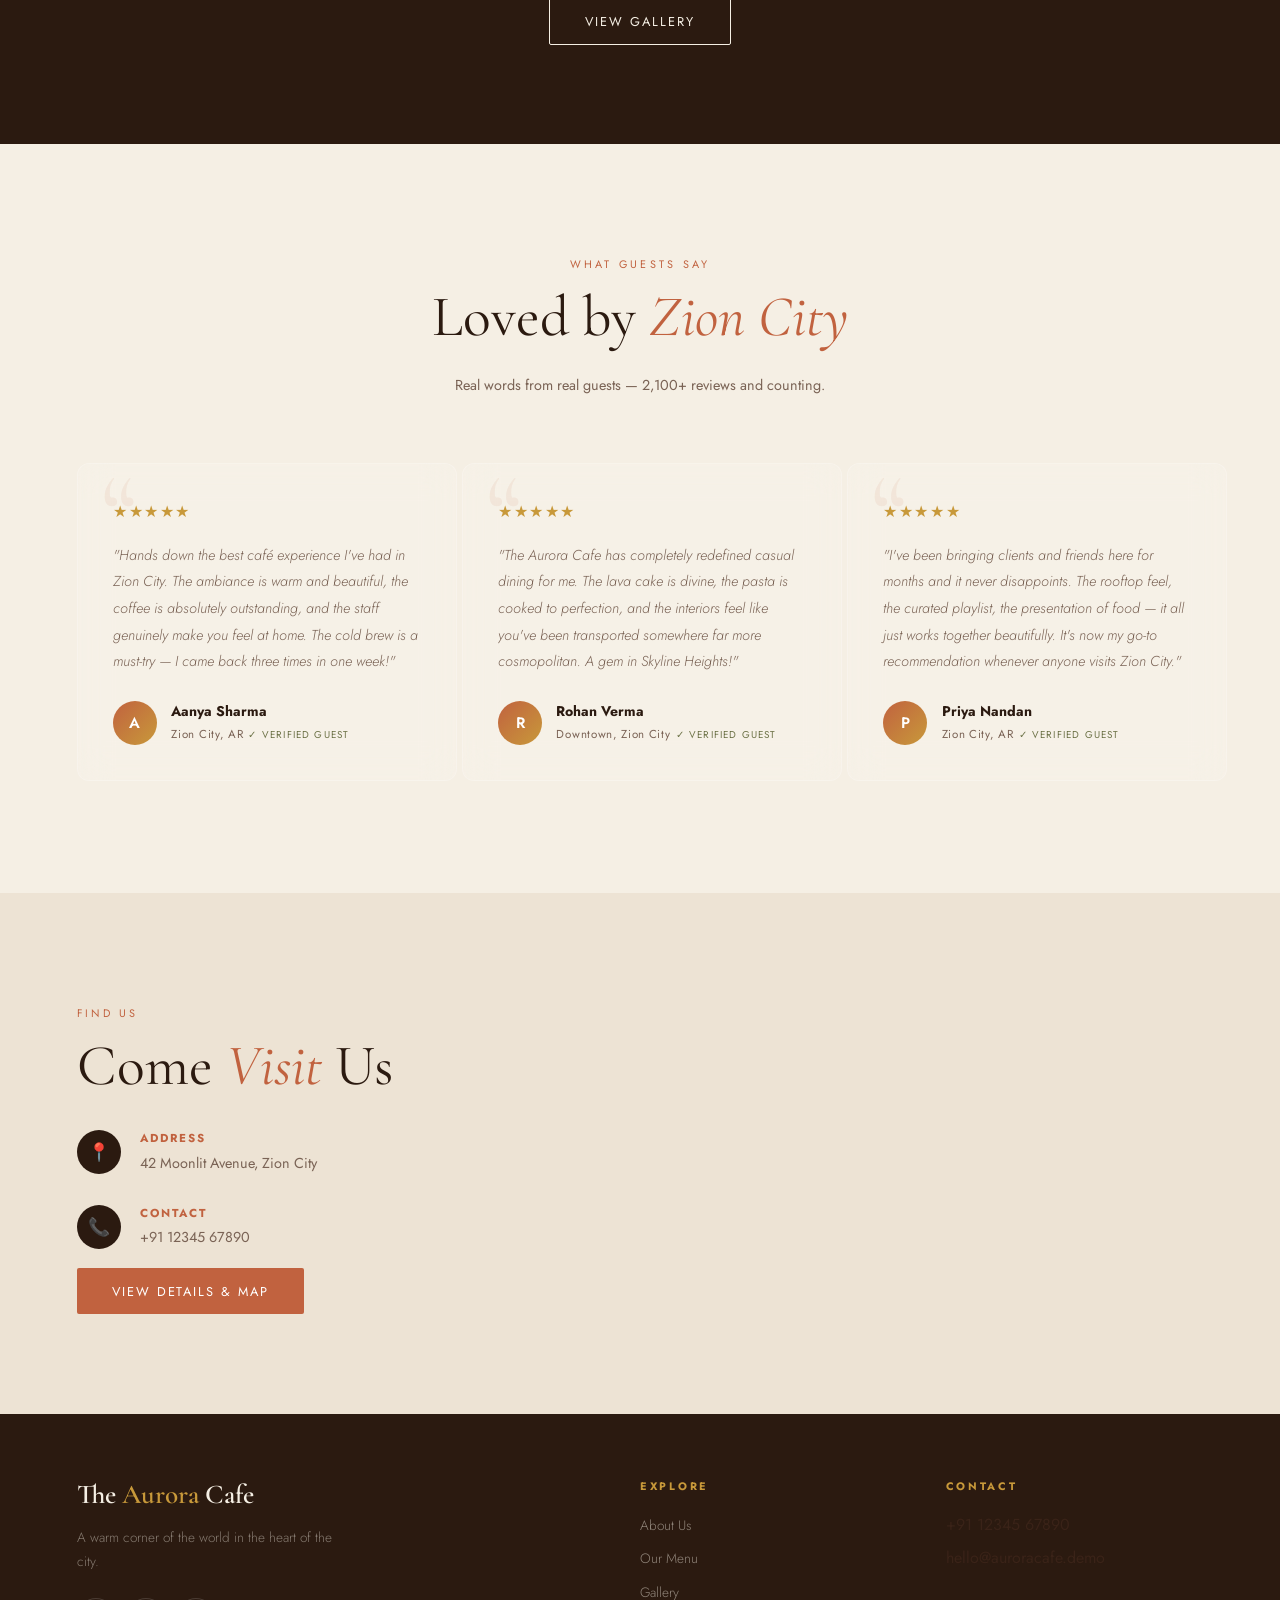
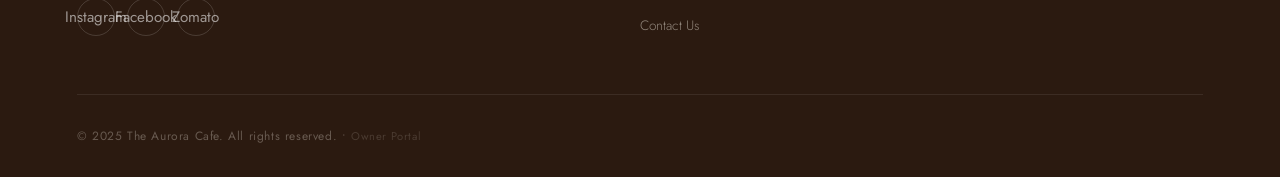
==== commit f82b292a: "UX: Improved reservation validation and added toast notifications" ====
--- a/index.html
+++ b/index.html
@@ -288,7 +288,8 @@
             </div>
         </div>
         <div class="footer-bottom">
-            <p>© 2025 The Aurora Cafe. All rights reserved.</p>
+            <p>© 2025 The Aurora Cafe. All rights reserved. • <a href="admin.html"
+                    style="color: inherit; text-decoration: none; opacity: 0.5; font-size: 0.7rem;">Owner Portal</a></p>
         </div>
     </footer>
 
@@ -340,9 +341,9 @@
         </div>
     </div>
 
+    <div id="toast-container"></div>
     <script src="settings.js"></script>
     <script src="script.js"></script>
 </body>
 
-</html>
-```+</html>
